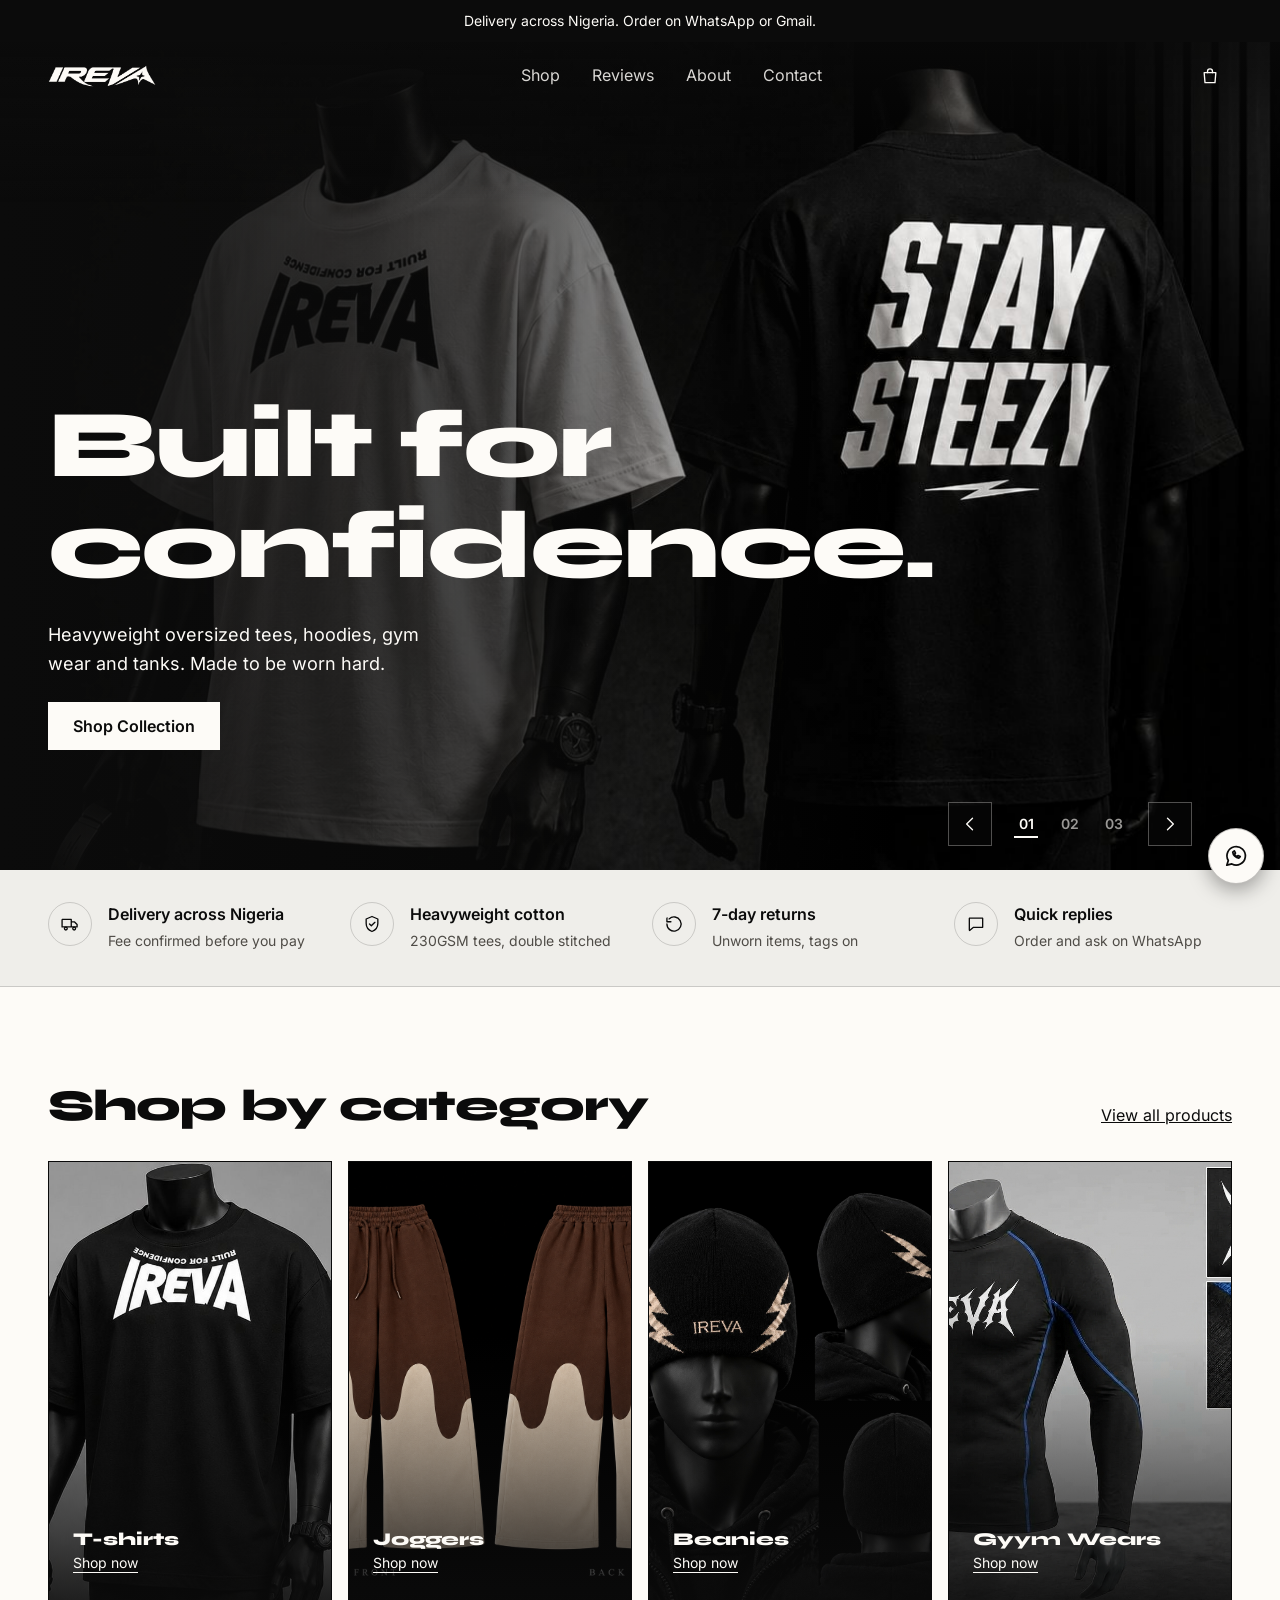
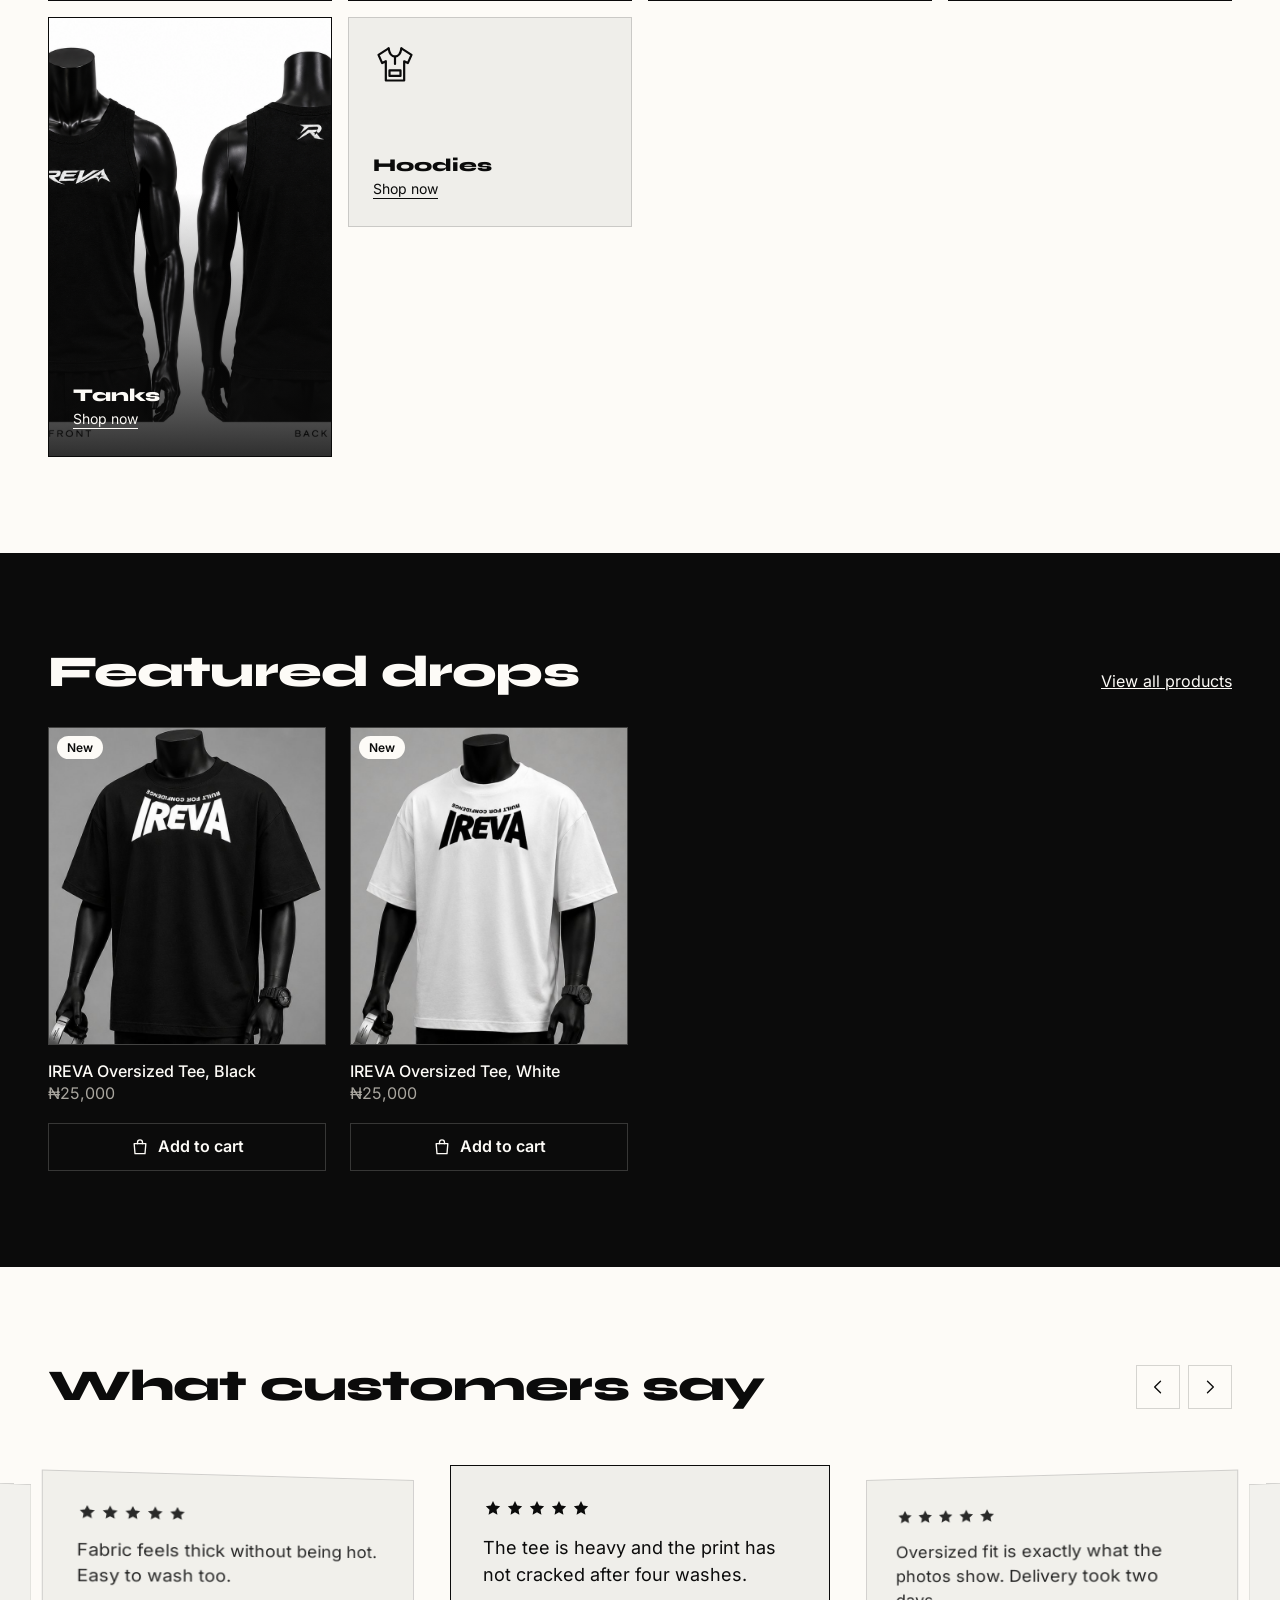
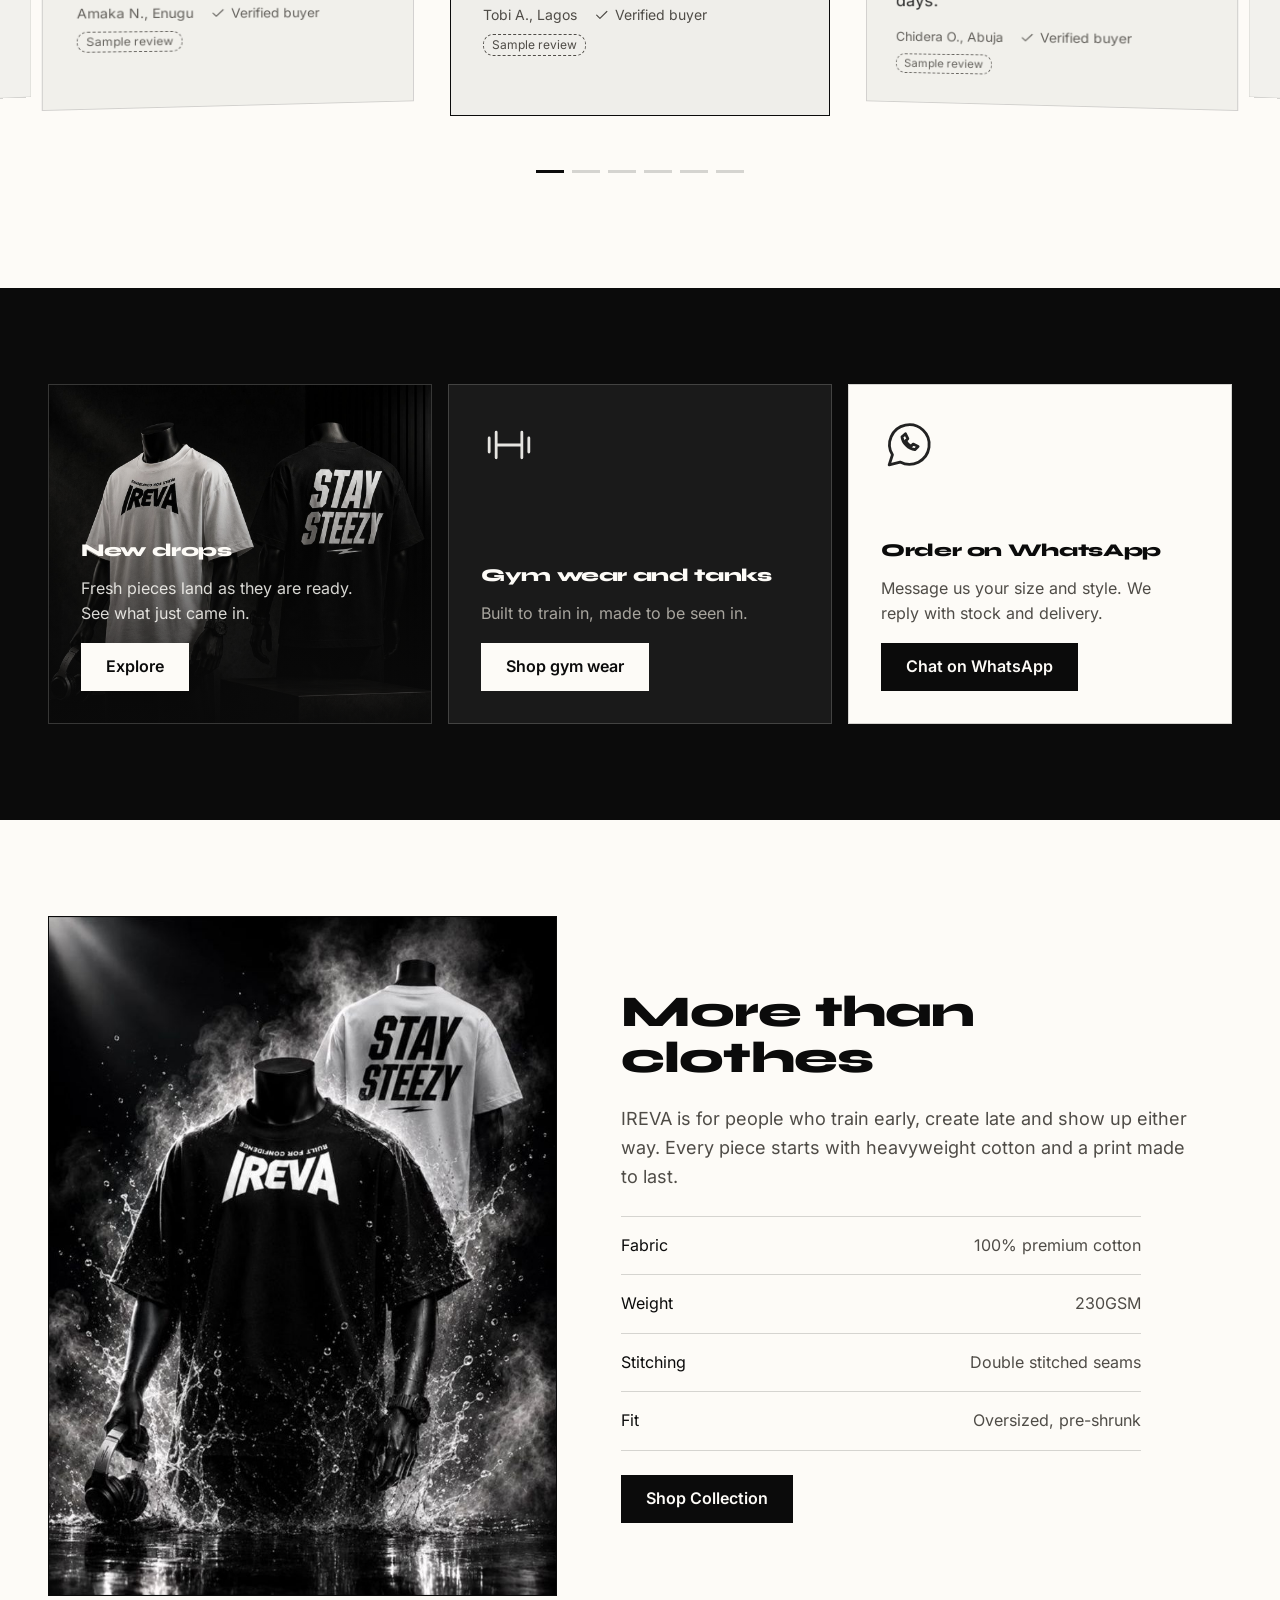
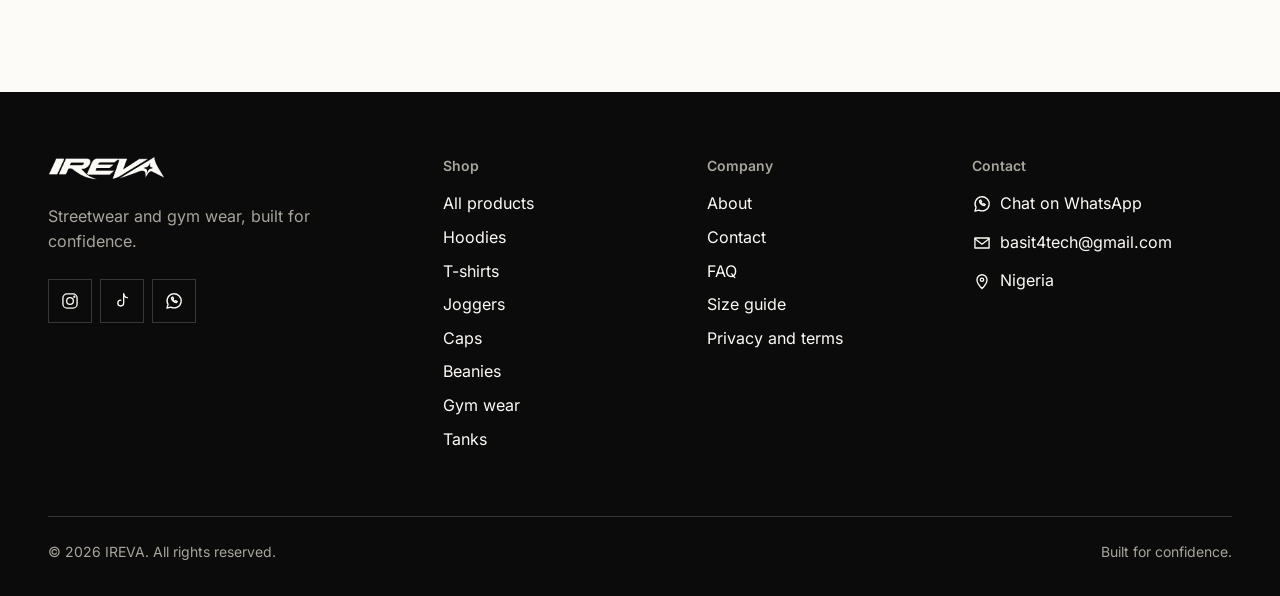
==== index.html @ c9964d8d "first commit" ====
<!doctype html>
<html lang="en">
  <head>
    <meta charset="utf-8" />
    <meta name="viewport" content="width=device-width, initial-scale=1" />
    <title>IREVA | Streetwear and gym wear, built for confidence</title>
    <meta
      name="description"
      content="IREVA makes heavyweight oversized tees, hoodies, joggers, caps, gym wear and tanks. Order by WhatsApp or Gmail."
    />
    <meta name="theme-color" content="#0b0b0b" />
    <link rel="icon" href="favicon.ico" sizes="48x48" />
    <link
      rel="icon"
      href="assets/images/favicon-32.png"
      type="image/png"
      sizes="32x32"
    />
    <link rel="apple-touch-icon" href="assets/images/apple-touch-icon.png" />
    <link rel="manifest" href="site.webmanifest" />
    <meta property="og:type" content="website" />
    <meta property="og:site_name" content="IREVA" />
    <meta
      property="og:title"
      content="IREVA | Streetwear and gym wear, built for confidence"
    />
    <meta
      property="og:description"
      content="IREVA makes heavyweight oversized tees, hoodies, joggers, caps, gym wear and tanks. Order by WhatsApp or Gmail."
    />
    <meta
      property="og:image"
      content="https://YOUR-SITE.netlify.app/assets/images/hero-duo.jpg"
    />
    <meta name="twitter:card" content="summary_large_image" />
    <link
      rel="preload"
      href="assets/fonts/syne-latin-800-normal.woff2"
      as="font"
      type="font/woff2"
      crossorigin
    />
    <link
      rel="preload"
      href="assets/fonts/inter-latin-400-normal.woff2"
      as="font"
      type="font/woff2"
      crossorigin
    />
    <link rel="stylesheet" href="css/styles.css" />
  </head>

   <!-- Page Loader -->
    <div class="page-loader" id="pageLoader">
      <div class="loader-logo"><img src="assets/images/logo-light.png"></div>
      <div class="loader-bar"><div class="loader-fill"></div></div>
    </div>


  <body class="is-light has-overlay">
    <a class="skip-link" href="#main">Skip to content</a>
    <svg
      xmlns="http://www.w3.org/2000/svg"
      width="0"
      height="0"
      style="position: absolute"
      aria-hidden="true"
      focusable="false"
    >
      <symbol id="i-bag" viewBox="0 0 24 24">
        <path d="M5 8h14l-1 12H6L5 8z" />
        <path d="M9 8V6.5a3 3 0 0 1 6 0V8" />
      </symbol>
      <symbol id="i-menu" viewBox="0 0 24 24">
        <path d="M4 7h16M4 12h16M4 17h16" />
      </symbol>
      <symbol id="i-close" viewBox="0 0 24 24">
        <path d="M6 6l12 12M18 6L6 18" />
      </symbol>
      <symbol id="i-chev-l" viewBox="0 0 24 24">
        <path d="M15 5l-7 7 7 7" />
      </symbol>
      <symbol id="i-chev-r" viewBox="0 0 24 24">
        <path d="M9 5l7 7-7 7" />
      </symbol>
      <symbol id="i-pause" viewBox="0 0 24 24">
        <path d="M8 5v14M16 5v14" />
      </symbol>
      <symbol id="i-play" viewBox="0 0 24 24">
        <path d="M8 5l11 7-11 7z" />
      </symbol>
      <symbol id="i-truck" viewBox="0 0 24 24">
        <path d="M2.5 6.5h11v9h-11zM13.5 9.5h4l3 3v3h-7" />
        <circle cx="7" cy="17.5" r="1.7" />
        <circle cx="17" cy="17.5" r="1.7" />
      </symbol>
      <symbol id="i-shield" viewBox="0 0 24 24">
        <path d="M12 3l7 3v5.5c0 4.5-3 8-7 9.5-4-1.5-7-5-7-9.5V6l7-3z" />
        <path d="M9 12l2.2 2.2L15.5 10" />
      </symbol>
      <symbol id="i-return" viewBox="0 0 24 24">
        <path d="M3.5 12a8.5 8.5 0 1 0 2.6-6.1" />
        <path d="M3.5 4.5v4.8h4.8" />
      </symbol>
      <symbol id="i-chat" viewBox="0 0 24 24">
        <path d="M4 5h16v11H9l-5 4V5z" />
      </symbol>
      <symbol id="i-whatsapp" viewBox="0 0 24 24">
        <path d="M3.5 20.5l1.4-4.3A8.5 8.5 0 1 1 8.2 19.3l-4.7 1.2z" />
        <path
          d="M9 8.5c.2 2.6 2.9 5.3 5.5 5.5l1.4-1.4-2.1-1-.9.9c-.9-.4-1.9-1.4-2.3-2.3l.9-.9-1-2.1L9 8.5z"
        />
      </symbol>
      <symbol id="i-mail" viewBox="0 0 24 24">
        <path d="M3.5 6h17v12h-17z" />
        <path d="M3.5 7l8.5 6.5L20.5 7" />
      </symbol>
      <symbol id="i-instagram" viewBox="0 0 24 24">
        <rect x="3.5" y="3.5" width="17" height="17" rx="5" />
        <circle cx="12" cy="12" r="4" />
        <circle cx="17.2" cy="6.8" r=".6" />
      </symbol>
      <symbol id="i-tiktok" viewBox="0 0 24 24">
        <path d="M14 3.5v11a3.5 3.5 0 1 1-3.5-3.5" />
        <path d="M14 3.5c.4 2.7 2.1 4.3 4.5 4.5" />
      </symbol>
      <symbol id="i-pin" viewBox="0 0 24 24">
        <path d="M12 21s6-5.6 6-10.5a6 6 0 1 0-12 0C6 15.4 12 21 12 21z" />
        <circle cx="12" cy="10.5" r="2" />
      </symbol>
      <symbol id="i-star" viewBox="0 0 24 24">
        <path
          d="M12 3.5l2.6 5.5 6 .8-4.4 4.2 1.1 6-5.3-2.9-5.3 2.9 1.1-6L3.4 9.8l6-.8L12 3.5z"
        />
      </symbol>
      <symbol id="i-check" viewBox="0 0 24 24">
        <path d="M5 12.5l4.5 4.5L19 7.5" />
      </symbol>
      <symbol id="i-plus" viewBox="0 0 24 24">
        <path d="M12 5v14M5 12h14" />
      </symbol>
      <symbol id="i-minus" viewBox="0 0 24 24">
        <path d="M5 12h14" />
      </symbol>
      <symbol id="i-tee" viewBox="0 0 24 24">
        <path
          d="M8.5 4L3 7l2 4.5 2-1V20h10V10.5l2 1L21 7l-5.5-3c-.5 1.4-1.9 2.4-3.5 2.4S9 5.4 8.5 4z"
        />
      </symbol>
      <symbol id="i-hoodie" viewBox="0 0 24 24">
        <path d="M8.5 3.5L3 7l2 4.5 2-1V21h10V10.5l2 1L21 7l-5.5-3.5" />
        <path d="M8.5 3.5C9 6.5 10.3 8 12 8s3-1.5 3.5-4.5" />
        <path d="M12 8v4M9 15.5h6v3H9z" />
      </symbol>
      <symbol id="i-joggers" viewBox="0 0 24 24">
        <path d="M7 3h10l1.2 18h-4.4L12 12.5 10.2 21H5.8L7 3z" />
        <path d="M7 6.5h10M9.5 3v3.5" />
      </symbol>
      <symbol id="i-cap" viewBox="0 0 24 24">
        <path d="M5 14.5a7 7 0 0 1 14 0" />
        <path d="M3 14.5h15.5c1.7 0 2.7.9 2.7 2H3z" />
        <path d="M12 7.5v7" />
      </symbol>
      <symbol id="i-beanie" viewBox="0 0 24 24">
        <path d="M5.5 15a6.5 6.5 0 0 1 13 0" />
        <path d="M4.5 15h15v4h-15z" />
        <path d="M8 15v4M12 15v4M16 15v4" />
        <circle cx="12" cy="5" r="1.6" />
      </symbol>
      <symbol id="i-gym" viewBox="0 0 24 24">
        <path d="M6.5 6.5v11M17.5 6.5v11M3.5 9v6M20.5 9v6M6.5 12h11" />
      </symbol>
      <symbol id="i-tank" viewBox="0 0 24 24">
        <path d="M8 3v3c0 2 1.8 3.4 4 3.4S16 8 16 6V3" />
        <path d="M8 3L5.5 5.5 6.2 21h11.6l.7-15.5L16 3" />
      </symbol>
    </svg>
    <section class="announce is-dark" aria-label="Announcement">
      <p data-text="announcement">
        Delivery across Nigeria. Order on WhatsApp or Gmail.
      </p>
    </section>
    <header class="site-header" data-header data-overlay>
      <a class="brand" href="index.html" aria-label="IREVA home"
        ><img
          class="logo logo--ivory"
          src="assets/images/logo-light.png"
          alt=""
          width="108"
          height="22" /><img
          class="logo logo--onyx"
          src="assets/images/logo-dark.png"
          alt=""
          width="108"
          height="22"
      /></a>
      <nav class="site-nav" id="site-nav" aria-label="Main">
        <a href="shop.html">Shop</a><a href="index.html#reviews">Reviews</a
        ><a href="about.html">About</a><a href="contact.html">Contact</a>
      </nav>
      <div class="header-actions">
        <button
          class="icon-btn"
          type="button"
          data-open-cart
          aria-label="Open cart"
        >
          <svg class="icon" aria-hidden="true">
            <use href="#i-bag" /></svg
          ><span class="badge-count" data-cart-count hidden>0</span>
        </button>
        <button
          class="icon-btn menu-toggle"
          type="button"
          data-menu-toggle
          aria-expanded="false"
          aria-controls="site-nav"
          aria-label="Menu"
        >
          <svg class="icon" aria-hidden="true">
            <use href="#i-menu" />
          </svg>
        </button>
      </div>
    </header>
    <main id="main" tabindex="-1">
      <section
        class="hero is-dark"
        aria-roledescription="carousel"
        aria-label="Featured slideshow"
        data-hero
      >
        <div class="hero-slides" data-hero-slides>
          <div
            class="hero-slide is-active"
            role="group"
            aria-roledescription="slide"
            aria-label="1 of 3"
          >
            <img
              class="hero-image"
              src="assets/images/hero-duo.jpg"
              alt="IREVA white tee with the front print and black tee with Stay Steezy on the back, on mannequins"
              width="1402"
              height="1122"
              fetchpriority="high"
            />
            <div class="hero-copy">
              <h1 class="hero-title">Built for confidence.</h1>
              <p>
                Heavyweight oversized tees, hoodies, gym wear and tanks. Made to
                be worn hard.
              </p>
              <a class="btn" href="shop.html">Shop Collection</a>
            </div>
          </div>
          <div
            class="hero-slide hero-slide--right"
            role="group"
            aria-roledescription="slide"
            aria-label="2 of 3"
          >
            <img
              class="hero-image"
              src="assets/images/hero-splash.jpg"
              alt="IREVA black tee rising out of splashing water, white tee behind it"
              width="739"
              height="986"
            />
            <div class="hero-copy">
              <h2 class="hero-title">Stay steezy.</h2>
              <p>
                The back print does the talking. Oversized tees in black and
                white.
              </p>
              <a class="btn" href="shop.html?category=T-shirts"
                >Shop T-shirts</a
              >
            </div>
          </div>
          <div
            class="hero-slide hero-slide--pair"
            role="group"
            aria-roledescription="slide"
            aria-label="3 of 3"
          >
            <div class="hero-pair">
              <div class="pair-card pair-card--white">
                <img
                  src="assets/images/tee-white.jpg"
                  alt="IREVA white oversized tee, front"
                  width="700"
                  height="780"
                />
              </div>
              <div class="pair-card pair-card--black">
                <img
                  src="assets/images/tee-black.jpg"
                  alt="IREVA black oversized tee, front"
                  width="700"
                  height="780"
                />
              </div>
            </div>
            <div class="hero-copy">
              <h2 class="hero-title">Heavy. Double stitched.</h2>
              <p>230GSM cotton that keeps its shape wash after wash.</p>
              <a class="btn" href="shop.html?category=T-shirts">See the tees</a>
            </div>
          </div>
        </div>
        <div class="hero-controls">
          <button
            class="icon-btn"
            type="button"
            data-hero-prev
            aria-label="Previous slide"
          >
            <svg class="icon" aria-hidden="true">
              <use href="#i-chev-l" />
            </svg>
          </button>
          <div class="hero-nums" data-hero-nums></div>
          <button
            class="icon-btn"
            type="button"
            data-hero-next
            aria-label="Next slide"
          >
            <svg class="icon" aria-hidden="true">
              <use href="#i-chev-r" />
            </svg>
          </button>
          <!--button class="icon-btn" type="button" data-hero-toggle aria-label="Pause slideshow"><svg class="icon"
            aria-hidden="true">
            <use href="#i-pause" />
          </svg></button>-->
        </div>
      </section>
      <section class="trust is-light" aria-label="Why shop with IREVA">
        <ul class="trust-list">
          <li class="trust-item">
            <svg class="icon" aria-hidden="true">
              <use href="#i-truck" />
            </svg>
            <div>
              <strong>Delivery across Nigeria</strong
              ><span>Fee confirmed before you pay</span>
            </div>
          </li>
          <li class="trust-item">
            <svg class="icon" aria-hidden="true">
              <use href="#i-shield" />
            </svg>
            <div>
              <strong>Heavyweight cotton</strong
              ><span>230GSM tees, double stitched</span>
            </div>
          </li>
          <li class="trust-item">
            <svg class="icon" aria-hidden="true">
              <use href="#i-return" />
            </svg>
            <div>
              <strong>7-day returns</strong><span>Unworn items, tags on</span>
            </div>
          </li>
          <li class="trust-item">
            <svg class="icon" aria-hidden="true">
              <use href="#i-chat" />
            </svg>
            <div>
              <strong>Quick replies</strong
              ><span>Order and ask on WhatsApp</span>
            </div>
          </li>
        </ul>
      </section>
      <section class="block is-light" aria-labelledby="cat-title">
        <div class="block-head">
          <h2 class="block-title" id="cat-title">Shop by category</h2>
          <a class="link" href="shop.html">View all products</a>
        </div>
        <ul class="tiles">
          <li class="tile-li--photo">
            <a class="tile tile--photo" href="shop.html?category=T-shirts"
              ><img
                src="assets/images/tee-black.jpg"
                alt=""
                loading="lazy"
                width="700"
                height="780"
              /><span
                ><span class="tile-name">T-shirts</span
                ><span class="tile-cta">Shop now</span></span
              ></a
            >
          </li>
          <li class="tile-li--photo">
            <a class="tile tile--photo" href="shop.html?category=T-shirts"
              ><img
                src="assets/images/joggers.PNG"
                alt=""
                loading="lazy"
                width="700"
                height="780"
              /><span
                ><span class="tile-name">Joggers</span
                ><span class="tile-cta">Shop now</span></span
              ></a
            >
          </li>
          <li class="tile-li--photo">
            <a class="tile tile--photo" href="shop.html?category=T-shirts"
              ><img
                src="assets/images/ireva_beanie_blank_back.jpg"
                alt=""
                loading="lazy"
                width="700"
                height="780"
              /><span
                ><span class="tile-name">Beanies</span
                ><span class="tile-cta">Shop now</span></span
              ></a
            >
          </li>
          <li class="tile-li--photo">
            <a class="tile tile--photo" href="shop.html?category=T-shirts"
              ><img
                src="assets/images/gymw.JPG"
                alt=""
                loading="lazy"
                width="700"
                height="780"
              /><span
                ><span class="tile-name">Gyym Wears</span
                ><span class="tile-cta">Shop now</span></span
              ></a
            >
          </li>
          <li class="tile-li--photo">
            <a class="tile tile--photo" href="shop.html?category=T-shirts"
              ><img
                src="assets/images/tanks.PNG"
                alt=""
                loading="lazy"
                width="700"
                height="780"
              /><span
                ><span class="tile-name">Tanks</span
                ><span class="tile-cta">Shop now</span></span
              ></a
            >
          </li>
          <li>
            <a class="tile" href="shop.html?category=Hoodies"
              ><svg class="icon icon--xl" aria-hidden="true">
                <use href="#i-hoodie" /></svg
              ><span
                ><span class="tile-name">Hoodies</span
                ><span class="tile-cta">Shop now</span></span
              ></a
            >
          </li>
        </ul>
      </section>
      <section class="block is-dark" aria-labelledby="feat-title">
        <div class="block-head">
          <h2 class="block-title" id="feat-title">Featured drops</h2>
          <a class="link" href="shop.html">View all products</a>
        </div>
        <ul class="grid" data-featured></ul>
        <noscript>
          <p class="shop-empty">
            Turn on JavaScript to browse and order, or message us on WhatsApp.
          </p>
        </noscript>
      </section>
      <section
        class="block is-light"
        id="reviews"
        aria-labelledby="rv-title"
        aria-roledescription="carousel"
        data-reviews
      >
        <div class="block-head">
          <h2 class="block-title" id="rv-title">What customers say</h2>
          <div class="rv-controls">
            <button
              class="icon-btn"
              type="button"
              data-rv-prev
              aria-label="Previous review"
            >
              <svg class="icon" aria-hidden="true">
                <use href="#i-chev-l" />
              </svg>
            </button>
            <!--button
              class="icon-btn"
              type="button"
              data-rv-toggle
              aria-label="Pause reviews">
              <svg class="icon" aria-hidden="true">
                <use href="#i-pause" />
              </svg>
            </button-->
            <button
              class="icon-btn"
              type="button"
              data-rv-next
              aria-label="Next review"
            >
              <svg class="icon" aria-hidden="true">
                <use href="#i-chev-r" />
              </svg>
            </button>
          </div>
        </div>
        <ul
          class="rv-track"
          data-rv-track
          tabindex="0"
          aria-label="Customer reviews"
        ></ul>
        <div class="rv-dots" data-rv-dots></div>
      </section>
      <section class="block is-dark" aria-label="Highlights">
        <div class="promos">
          <div class="promo promo--photo">
            <img
              src="assets/images/hero-duo.jpg"
              alt=""
              loading="lazy"
              width="1402"
              height="1122"
            />
            <h3>New drops</h3>
            <p>Fresh pieces land as they are ready. See what just came in.</p>
            <a class="btn" href="shop.html">Explore</a>
          </div>
          <div class="promo promo--solid">
            <svg class="icon icon--xl" aria-hidden="true">
              <use href="#i-gym" />
            </svg>
            <h3>Gym wear and tanks</h3>
            <p>Built to train in, made to be seen in.</p>
            <a class="btn" href="shop.html?category=Gym%20wear"
              >Shop gym wear</a
            >
          </div>
          <div class="promo is-light">
            <svg class="icon icon--xl" aria-hidden="true">
              <use href="#i-whatsapp" />
            </svg>
            <h3>Order on WhatsApp</h3>
            <p>
              Message us your size and style. We reply with stock and delivery.
            </p>
            <a
              class="btn"
              data-link="whatsapp"
              href="#"
              target="_blank"
              rel="noopener"
              >Chat on WhatsApp</a
            >
          </div>
        </div>
      </section>
      <section class="block is-light">
        <div class="story">
          <video
            autoplay
            muted
            loop
            playsinline
            preload="metadata"
            poster="assets/images/hero-splash.jpg"
            width="739"
            height="986"
            aria-label="IREVA black tee rising out of splashing water, white tee behind it"
          >
            <source src="assets/videos/splash.mp4" type="video/mp4" />
          </video>
          <div class="story-copy">
            <h2 class="block-title">More than clothes</h2>
            <p>
              IREVA is for people who train early, create late and show up
              either way. Every piece starts with heavyweight cotton and a print
              made to last.
            </p>
            <ul class="spec-list">
              <li>Fabric<span>100% premium cotton</span></li>
              <li>Weight<span>230GSM</span></li>
              <li>Stitching<span>Double stitched seams</span></li>
              <li>Fit<span>Oversized, pre-shrunk</span></li>
            </ul>
            <a class="btn" href="shop.html">Shop Collection</a>
          </div>
        </div>
      </section>
    </main>
    <footer class="footer is-dark">
      <div class="footer-grid">
        <div class="footer-brand">
          <img
            class="logo"
            src="assets/images/logo-light.png"
            alt="IREVA"
            width="118"
            height="24"
            loading="lazy"
          />
          <p class="muted">Streetwear and gym wear, built for confidence.</p>
          <div class="socials">
            <a
              data-link="instagram"
              href="#"
              target="_blank"
              rel="noopener"
              aria-label="IREVA on Instagram"
              ><svg class="icon" aria-hidden="true">
                <use href="#i-instagram" /></svg
            ></a>
            <a
              data-link="tiktok"
              href="#"
              target="_blank"
              rel="noopener"
              aria-label="IREVA on TikTok"
              ><svg class="icon" aria-hidden="true">
                <use href="#i-tiktok" /></svg
            ></a>
            <a
              data-link="whatsapp"
              href="#"
              target="_blank"
              rel="noopener"
              aria-label="Chat with IREVA on WhatsApp"
              ><svg class="icon" aria-hidden="true">
                <use href="#i-whatsapp" /></svg
            ></a>
          </div>
        </div>
        <nav aria-label="Shop categories">
          <h2>Shop</h2>
          <ul class="footer-links">
            <li><a href="shop.html">All products</a></li>
            <li><a href="shop.html?category=Hoodies">Hoodies</a></li>
            <li><a href="shop.html?category=T-shirts">T-shirts</a></li>
            <li><a href="shop.html?category=Joggers">Joggers</a></li>
            <li><a href="shop.html?category=Caps">Caps</a></li>
            <li><a href="shop.html?category=Beanies">Beanies</a></li>
            <li><a href="shop.html?category=Gym%20wear">Gym wear</a></li>
            <li><a href="shop.html?category=Tanks">Tanks</a></li>
          </ul>
        </nav>
        <nav aria-label="Company">
          <h2>Company</h2>
          <ul class="footer-links">
            <li><a href="about.html">About</a></li>
            <li><a href="contact.html">Contact</a></li>
            <li><a href="faq.html">FAQ</a></li>
            <li><a href="size-guide.html">Size guide</a></li>
            <li><a href="privacy-terms.html">Privacy and terms</a></li>
          </ul>
        </nav>
        <div>
          <h2>Contact</h2>
          <ul class="footer-links">
            <li>
              <a data-link="whatsapp" href="#" target="_blank" rel="noopener"
                ><svg class="icon" aria-hidden="true">
                  <use href="#i-whatsapp" /></svg
                >Chat on WhatsApp</a
              >
            </li>
            <li>
              <a data-link="email" href="#"
                ><svg class="icon" aria-hidden="true">
                  <use href="#i-mail" /></svg
                ><span data-text="email">hello@example.com</span></a
              >
            </li>
            <li>
              <span
                ><svg class="icon" aria-hidden="true">
                  <use href="#i-pin" /></svg
                ><span data-text="location">Nigeria</span></span
              >
            </li>
          </ul>
        </div>
      </div>
      <div class="footer-bar">
        <p>&copy; <span data-year>2026</span> IREVA. All rights reserved.</p>
        <p>Built for confidence.</p>
      </div>
    </footer>

    <div class="scrim" data-scrim hidden></div>
    <div
      class="drawer is-light"
      data-drawer
      role="dialog"
      aria-modal="true"
      aria-label="Your cart"
      aria-hidden="true"
      tabindex="-1"
    >
      <div class="drawer-head">
        <h2>Your cart</h2>
        <button
          class="icon-btn"
          type="button"
          data-close-cart
          aria-label="Close cart"
        >
          <svg class="icon" aria-hidden="true">
            <use href="#i-close" />
          </svg>
        </button>
      </div>
      <ul class="cart-list" data-cart-list></ul>
      <div class="cart-empty" data-cart-empty>
        <svg class="icon icon--xl" aria-hidden="true">
          <use href="#i-bag" />
        </svg>
        <p>Your cart is empty.</p>
        <a class="btn" href="shop.html">Browse the shop</a>
      </div>
      <div class="drawer-foot" data-cart-foot hidden>
        <p class="total">
          <span>Total</span> <strong data-cart-total>₦0</strong>
        </p>
        <div class="field">
          <label for="c-name">Full name</label
          ><input id="c-name" autocomplete="name" />
        </div>
        <div class="field">
          <label for="c-phone">Phone number</label
          ><input id="c-phone" type="tel" autocomplete="tel" />
        </div>
        <div class="field">
          <label for="c-addr">Delivery address</label
          ><textarea
            id="c-addr"
            rows="2"
            autocomplete="street-address"
          ></textarea>
        </div>
        <p class="form-error" data-checkout-error role="alert" hidden></p>
        <button class="btn" type="button" data-checkout="whatsapp">
          <svg class="icon" aria-hidden="true">
            <use href="#i-whatsapp" /></svg
          >Order on WhatsApp
        </button>
        <button class="btn btn--line" type="button" data-checkout="gmail">
          <svg class="icon" aria-hidden="true">
            <use href="#i-mail" /></svg
          >Order by Gmail
        </button>
      </div>
    </div>
    <dialog
      class="size-modal is-light"
      data-size-modal
      aria-labelledby="size-title"
    >
      <form method="dialog" class="size-form">
        <div class="size-product" data-size-product></div>
        <div class="sizes" data-sizes role="radiogroup" aria-label="Size"></div>
        <p class="form-error" data-size-error role="alert" hidden>
          Choose a size to continue.
        </p>
        <div class="modal-actions">
          <button class="btn btn--line" value="cancel">Cancel</button
          ><button class="btn" type="button" data-size-confirm>
            Add to cart
          </button>
        </div>
      </form>
    </dialog>
    <aside aria-label="Quick contact">
      <a
        class="fab"
        data-link="whatsapp"
        href="#"
        target="_blank"
        rel="noopener"
        aria-label="Chat on WhatsApp"
        ><svg class="icon" aria-hidden="true">
          <use href="#i-whatsapp" /></svg
      ></a>
    </aside>
    <script src="js/main.js"></script>
    <script src="js/home.js"></script>
  </body>
</html>
---- css/styles.css ----
/* IREVA stylesheet. One file, in this order:
   1 Fonts  2 Tokens  3 Base  4 Buttons and icons  5 Header  6 Hero  7 Home sections
   8 Product cards  9 Reviews  10 Footer  11 Size modal  12 Cart drawer  13 Inner pages  14 Responsive */

/* 1 Fonts (self-hosted) */
@font-face {
  font-family: "Syne";
  font-weight: 600;
  font-display: swap;
  src: url("../assets/fonts/syne-latin-600-normal.woff2") format("woff2");
}
@font-face {
  font-family: "Syne";
  font-weight: 800;
  font-display: swap;
  src: url("../assets/fonts/syne-latin-800-normal.woff2") format("woff2");
}
@font-face {
  font-family: "Inter";
  font-weight: 400;
  font-display: swap;
  src: url("../assets/fonts/inter-latin-400-normal.woff2") format("woff2");
  unicode-range:
    U+0000-00FF, U+0131, U+0152-0153, U+02BB-02BC, U+02C6, U+02DA, U+02DC,
    U+2000-206F, U+2074, U+20AC, U+2122, U+2191, U+2193, U+2212, U+2215, U+FEFF,
    U+FFFD;
}
@font-face {
  font-family: "Inter";
  font-weight: 400;
  font-display: swap;
  src: url("../assets/fonts/inter-latin-ext-400-normal.woff2") format("woff2");
  unicode-range:
    U+0100-02BA, U+02BD-02C5, U+02C7-02CC, U+02CE-02D7, U+02DD-02FF, U+0304,
    U+0308, U+0329, U+1D00-1DBF, U+1E00-1E9F, U+1EF2-1EFF, U+2020, U+20A0-20AB,
    U+20AD-20C0, U+2113, U+2C60-2C7F, U+A720-A7FF;
}
@font-face {
  font-family: "Inter";
  font-weight: 500;
  font-display: swap;
  src: url("../assets/fonts/inter-latin-500-normal.woff2") format("woff2");
  unicode-range:
    U+0000-00FF, U+0131, U+0152-0153, U+02BB-02BC, U+02C6, U+02DA, U+02DC,
    U+2000-206F, U+2074, U+20AC, U+2122, U+2191, U+2193, U+2212, U+2215, U+FEFF,
    U+FFFD;
}
@font-face {
  font-family: "Inter";
  font-weight: 500;
  font-display: swap;
  src: url("../assets/fonts/inter-latin-ext-500-normal.woff2") format("woff2");
  unicode-range:
    U+0100-02BA, U+02BD-02C5, U+02C7-02CC, U+02CE-02D7, U+02DD-02FF, U+0304,
    U+0308, U+0329, U+1D00-1DBF, U+1E00-1E9F, U+1EF2-1EFF, U+2020, U+20A0-20AB,
    U+20AD-20C0, U+2113, U+2C60-2C7F, U+A720-A7FF;
}
@font-face {
  font-family: "Inter";
  font-weight: 600;
  font-display: swap;
  src: url("../assets/fonts/inter-latin-600-normal.woff2") format("woff2");
  unicode-range:
    U+0000-00FF, U+0131, U+0152-0153, U+02BB-02BC, U+02C6, U+02DA, U+02DC,
    U+2000-206F, U+2074, U+20AC, U+2122, U+2191, U+2193, U+2212, U+2215, U+FEFF,
    U+FFFD;
}
@font-face {
  font-family: "Inter";
  font-weight: 600;
  font-display: swap;
  src: url("../assets/fonts/inter-latin-ext-600-normal.woff2") format("woff2");
  unicode-range:
    U+0100-02BA, U+02BD-02C5, U+02C7-02CC, U+02CE-02D7, U+02DD-02FF, U+0304,
    U+0308, U+0329, U+1D00-1DBF, U+1E00-1E9F, U+1EF2-1EFF, U+2020, U+20A0-20AB,
    U+20AD-20C0, U+2113, U+2C60-2C7F, U+A720-A7FF;
}

/* 2 Tokens. Dark and light are themes: put .is-dark or .is-light on any section. */
:root {
  --onyx: #0b0b0b;
  --charcoal: #1a1a1a;
  --ivory: #fdfbf7;
  --font-display: "Syne", system-ui, sans-serif;
  --font-body: "Inter", system-ui, sans-serif;
  --text-sm: 0.875rem;
  --text-lg: 1.125rem;
  --text-xl: clamp(1.75rem, 1.2rem + 2vw, 2.75rem);
  --text-hero: clamp(2rem, 0.2rem + 8.2vw, 6rem);
  --s1: 4px;
  --s2: 8px;
  --s3: 16px;
  --s4: 24px;
  --s5: 32px;
  --s6: 48px;
  --s7: 64px;
  --s8: 96px;
  --ease: cubic-bezier(0.25, 1, 0.5, 1);
  --container: 1280px;
  --gutter: clamp(16px, 4vw, 48px);
  --pad-x: max(var(--gutter), calc((100vw - var(--container)) / 2));
  --header-h: 68px;
}
.is-dark {
  --bg: var(--onyx);
  --fg: var(--ivory);
  --muted: #a8a59e;
  --line: rgba(253, 251, 247, 0.18);
  --well: var(--charcoal);
  --err: #f08a80;
}
.is-light {
  --bg: var(--ivory);
  --fg: var(--onyx);
  --muted: #4f4c47;
  --line: rgba(11, 11, 11, 0.16);
  --well: #efeeea;
  --err: #b3261e;
}
.is-dark,
.is-light {
  background: var(--bg);
  color: var(--fg);
}

/* 3 Base */
*,
*::before,
*::after {
  box-sizing: border-box;
}
html {
  scroll-behavior: smooth;
  scroll-padding-top: var(--header-h);
}
body {
  margin: 0;
  font: 400 1rem/1.6 var(--font-body);
  -webkit-font-smoothing: antialiased;
}
img {
  display: block;
  max-width: 100%;
  height: auto;
}
a {
  color: inherit;
}
ul {
  margin: 0;
  padding: 0;
  list-style: none;
}
h1,
h2,
h3,
p {
  margin: 0;
}
h1,
h2,
h3 {
  font-family: var(--font-display);
  font-weight: 800;
  line-height: 1.05;
  letter-spacing: -0.02em;
}
h3 {
  font-size: var(--text-lg);
}
button,
input,
textarea,
select {
  font: inherit;
  color: inherit;
}
button {
  cursor: pointer;
}
main:focus {
  outline: none;
}
:focus-visible {
  outline: 2px solid currentColor;
  outline-offset: 3px;
}
.muted {
  color: var(--muted);
}
.sr-only {
  position: absolute;
  width: 1px;
  height: 1px;
  overflow: hidden;
  clip-path: inset(50%);
  white-space: nowrap;
}
.skip-link {
  position: fixed;
  top: var(--s2);
  left: var(--s2);
  z-index: 100;
  padding: var(--s2) var(--s3);
  background: var(--ivory);
  color: var(--onyx);
  transform: translateY(-200%);
}
.skip-link:focus {
  transform: none;
}
.block {
  padding: var(--s8) var(--pad-x);
}
.block-head {
  display: flex;
  flex-wrap: wrap;
  align-items: end;
  justify-content: space-between;
  gap: var(--s3);
  margin-bottom: var(--s5);
}
.block-title {
  font-size: var(--text-xl);
}
.link {
  color: var(--fg);
  transition:
    background-size 0.35s var(--ease),
    opacity 0.2s;
}
.link:hover {
  text-decoration: underline;
  font-weight: bold;
}
@media (prefers-reduced-motion: reduce) {
  html {
    scroll-behavior: auto;
  }
  *,
  *::before,
  *::after {
    animation-duration: 0.01ms !important;
    transition-duration: 0.01ms !important;
  }
}

/* 4 Buttons and icons */
.icon {
  width: 1.25em;
  height: 1.25em;
  flex: none;
  fill: none;
  stroke: currentColor;
  stroke-width: 1.6;
  stroke-linecap: round;
  stroke-linejoin: round;
}
.icon--fill {
  fill: currentColor;
  stroke: none;
}
.icon--xl {
  width: 56px;
  height: 56px;
  stroke-width: 1.2;
}
.btn {
  display: inline-flex;
  align-items: center;
  justify-content: center;
  gap: var(--s2);
  min-height: 48px;
  padding: 0 var(--s4);
  border: 1px solid var(--fg);
  background: var(--fg);
  color: var(--bg);
  font-weight: 600;
  text-decoration: none;
  transition:
    background 0.35s var(--ease),
    color 0.35s var(--ease),
    border-color 0.35s var(--ease);
}
.btn:hover {
  background: transparent;
  color: var(--fg);
}
.btn--line {
  background: transparent;
  color: var(--fg);
  border-color: var(--line);
}
.btn--line:hover {
  border-color: var(--fg);
  background: transparent;
}
.btn:disabled {
  opacity: 0.45;
  cursor: not-allowed;
}
.btn:disabled:hover {
  background: var(--fg);
  color: var(--bg);
}
.btn--line:disabled:hover {
  background: transparent;
  color: var(--fg);
}
.icon-btn {
  position: relative;
  display: inline-grid;
  place-items: center;
  width: 44px;
  height: 44px;
  background: transparent;
  border: 0;
  color: inherit;
}
.badge-count {
  position: absolute;
  top: 4px;
  right: 2px;
  min-width: 18px;
  height: 18px;
  padding: 0 5px;
  border-radius: 9px;
  background: var(--fg);
  color: var(--bg);
  font-size: 11px;
  font-weight: 600;
  line-height: 18px;
  text-align: center;
}
.badge-count[hidden] {
  display: none;
}

/* 5 Announcement bar and header */
.announce {
  padding: 10px var(--pad-x);
  text-align: center;
  font-size: var(--text-sm);
}
.site-header {
  --fg: var(--ivory);
  --hbg: transparent;
  --hline: transparent;
  position: sticky;
  top: 0;
  z-index: 40;
  display: flex;
  align-items: center;
  gap: var(--s5);
  height: var(--header-h);
  padding-inline: var(--pad-x);
  color: var(--fg);
  background: var(--hbg);
  border-bottom: 1px solid var(--hline);
  transition:
    background 0.35s var(--ease),
    color 0.35s var(--ease),
    border-color 0.35s var(--ease);
}
.site-header.is-solid {
  --fg: var(--onyx);
  --hbg: var(--ivory);
  --hline: rgba(11, 11, 11, 0.16);
}
.has-overlay .site-header {
  margin-bottom: calc(var(--header-h) * -1);
}
.brand {
  display: flex;
  align-items: center;
}
.logo {
  height: 22px;
  width: auto;
}
.site-header .logo--onyx,
.site-header.is-solid .logo--ivory {
  display: none;
}
.site-header.is-solid .logo--onyx {
  display: block;
}
.site-nav {
  display: flex;
  gap: var(--s5);
  margin-inline: auto;
}
.site-nav a {
  padding: var(--s2) 0;
  text-decoration: none;
  opacity: 0.85;
  background: linear-gradient(currentColor, currentColor) 0 100% / 0 1px
    no-repeat;
  transition:
    background-size 0.35s var(--ease),
    opacity 0.2s;
}
.site-nav a:hover,
.site-nav a[aria-current="page"] {
  opacity: 1;
  background-size: 100% 1px;
  font-weight: bold;
}
.header-actions {
  display: flex;
  align-items: center;
}
.menu-toggle {
  display: none;
}

/* 6 Hero: a 3D slideshow. Slides flip in depth and layers shift with the pointer (--px, --py). */
.hero {
  --px: 0;
  --py: 0;
  position: relative;
  height: min(92svh, 840px);
  min-height: 560px;
  overflow: hidden;
  perspective: 1600px;
  touch-action: pan-y;
}
.hero::before {
  content: "";
  position: absolute;
  inset: 0 0 auto;
  height: 160px;
  z-index: 3;
  background: linear-gradient(rgba(11, 11, 11, 0.7), transparent);
  pointer-events: none;
}
.hero-slides {
  position: absolute;
  inset: 0;
}
.hero-slide {
  position: absolute;
  inset: 0;
  display: grid;
  align-items: end;
  opacity: 0;
  visibility: hidden;
  backface-visibility: hidden;
  transform: translateZ(-260px) rotateY(26deg) scale(0.92);
  transition:
    transform 0.9s var(--ease),
    opacity 0.7s var(--ease),
    visibility 0s linear 0.9s;
}
.hero-slide.is-prev {
  transform: translateZ(-260px) rotateY(-26deg) scale(0.92);
}
.hero-slide.is-active {
  opacity: 1;
  visibility: visible;
  transform: none;
  transition-delay: 0s;
  z-index: 1;
}
.hero-slide::after {
  content: "";
  position: absolute;
  inset: 0;
  pointer-events: none;
  background: linear-gradient(
    90deg,
    var(--onyx) 0%,
    rgba(11, 11, 11, 0.72) 38%,
    transparent 70%
  );
}
.hero-image {
  position: absolute;
  inset: -4%;
  width: 108%;
  height: 108%;
  max-width: none;
  object-fit: cover;
  object-position: 60% 30%;
  transform: translate3d(calc(var(--px) * -18px), calc(var(--py) * -10px), 0);
  transition: transform 0.5s var(--ease);
}
.hero-slide--right::after,
.hero-slide--pair::after {
  display: none;
}
.hero-slide--right .hero-image {
  inset: -4% -4% -4% 42%;
  width: 62%;
  mask-image: linear-gradient(90deg, transparent, #000 38%);
}
.hero-slide--pair {
  background: radial-gradient(60% 80% at 74% 48%, #2b2b2b, var(--onyx) 72%);
}
.hero-pair {
  position: absolute;
  right: var(--pad-x);
  top: 52%;
  width: min(46vw, 560px);
  height: min(66%, 500px);
  transform: translateY(-50%);
  transform-style: preserve-3d;
  perspective: 1200px;
}
.pair-card {
  position: absolute;
  height: 78%;
  aspect-ratio: 7 / 8;
  overflow: hidden;
  border: 1px solid var(--line);
  background: var(--charcoal);
  transform: translate3d(
      calc(var(--px) * 22px),
      calc(var(--py) * 14px),
      var(--z)
    )
    rotateY(var(--r));
  transition: transform 0.5s var(--ease);
}
.pair-card img {
  width: 100%;
  height: 100%;
  object-fit: cover;
}
.pair-card--white {
  left: 0;
  top: 0;
  --z: 50px;
  --r: 12deg;
}
.pair-card--black {
  right: 0;
  top: 22%;
  --z: -30px;
  --r: -12deg;
}
.hero-copy {
  position: relative;
  z-index: 2;
  display: grid;
  gap: var(--s4);
  justify-items: start;
  padding: var(--s8) var(--pad-x) calc(var(--s8) + 24px);
  transform: translate3d(calc(var(--px) * 10px), calc(var(--py) * 6px), 0);
  transition: transform 0.5s var(--ease);
}
.hero-title {
  font-size: var(--text-hero);
}
.hero-copy p {
  font-size: var(--text-lg);
  max-width: 38ch;
}
.hero-copy > * {
  opacity: 0;
  transform: translateY(18px);
  transition:
    opacity 0.6s var(--ease),
    transform 0.6s var(--ease);
}
.hero-slide.is-active .hero-copy > * {
  opacity: 1;
  transform: none;
}
.hero-slide.is-active .hero-copy > :nth-child(1) {
  transition-delay: 0.35s;
}
.hero-slide.is-active .hero-copy > :nth-child(2) {
  transition-delay: 0.45s;
}
.hero-slide.is-active .hero-copy > :nth-child(3) {
  transition-delay: 0.55s;
}
/* Slides with a picture on the right keep their words on the left so they never sit on the photo */
@media (min-width: 801px) {
  .hero-slide--right .hero-copy,
  .hero-slide--pair .hero-copy {
    max-width: 54%;
  }
  .hero-slide--right .hero-title,
  .hero-slide--pair .hero-title {
    font-size: clamp(2rem, 0.2rem + 6vw, 5rem);
  }
}
.hero .btn {
  background: var(--ivory);
  color: var(--onyx);
  border-color: var(--ivory);
}
.hero .btn:hover {
  background: transparent;
  color: var(--ivory);
}
.hero-controls {
  position: absolute;
  right: max(var(--pad-x), 88px);
  bottom: var(--s4);
  z-index: 5;
  display: flex;
  align-items: center;
  gap: var(--s1);
  color: var(--ivory);
}
.hero-controls .icon-btn {
  border: 1px solid rgba(253, 251, 247, 0.3);
  background: rgba(11, 11, 11, 0.5);
}
.hero-controls .icon-btn:hover {
  border-color: var(--ivory);
}
.hero-nums {
  display: flex;
  margin-inline: var(--s2);
}
.hero-num {
  position: relative;
  width: 44px;
  height: 44px;
  background: none;
  border: 0;
  color: var(--ivory);
  font-weight: 600;
  font-size: var(--text-sm);
  opacity: 0.6;
}
.hero-num::after {
  content: "";
  position: absolute;
  left: 10px;
  right: 10px;
  bottom: 8px;
  height: 2px;
  background: var(--ivory);
  transform: scaleX(0);
  transform-origin: left;
  transition: transform 0.35s var(--ease);
}
.hero-num[aria-current="true"] {
  opacity: 1;
}
.hero-num[aria-current="true"]::after {
  transform: scaleX(1);
}

/* 7 Home sections */
.trust {
  padding: var(--s5) var(--pad-x);
  background: var(--well);
  border-bottom: 1px solid var(--line);
}
.trust-list {
  display: grid;
  grid-template-columns: repeat(4, 1fr);
  gap: var(--s4);
}
.trust-item {
  display: flex;
  align-items: flex-start;
  gap: var(--s3);
}
.trust-item .icon {
  width: 44px;
  height: 44px;
  padding: 11px;
  border: 1px solid var(--line);
  border-radius: 50%;
}
.trust-item strong {
  display: block;
  font-weight: 600;
}
.trust-item span {
  color: var(--muted);
  font-size: var(--text-sm);
}

.tiles {
  display: grid;
  grid-template-columns: repeat(4, 1fr);
  gap: var(--s3);
}
.tile {
  position: relative;
  display: flex;
  flex-direction: column;
  justify-content: space-between;
  gap: var(--s4);
  min-height: 210px;
  padding: var(--s4);
  overflow: hidden;
  background: var(--well);
  border: 1px solid var(--line);
  text-decoration: none;
  transition:
    background 0.35s var(--ease),
    color 0.35s var(--ease);
}
.tile .icon--xl {
  width: 44px;
  height: 44px;
}
.tile-name {
  display: block;
  font: 800 var(--text-lg)/1.1 var(--font-display);
}
.tile-cta {
  font-size: var(--text-sm);
  text-decoration: underline;
  text-underline-offset: 4px;
}
.tile:hover {
  background: var(--onyx);
  color: var(--ivory);
}
.tiles > li {
  display: flex;
}
.tiles > li > .tile {
  flex: 1;
}
.tiles > .tile-li--photo {
  grid-row: span 2;
}
.tile--photo {
  min-height: 440px;
  justify-content: flex-end;
  color: var(--ivory);
  background: var(--onyx);
}
.tile--photo img {
  position: absolute;
  inset: 0;
  width: 100%;
  height: 100%;
  object-fit: cover;
  transition: transform 0.8s var(--ease);
}
.tile--photo:hover img {
  transform: scale(1.04);
}
.tile--photo::after {
  content: "";
  position: absolute;
  inset: 0;
  background: linear-gradient(transparent 40%, rgba(11, 11, 11, 0.85));
}
.tile--photo > span {
  position: relative;
  z-index: 1;
}

.promos {
  display: grid;
  grid-template-columns: repeat(3, 1fr);
  gap: var(--s3);
}
.promo {
  position: relative;
  display: flex;
  flex-direction: column;
  justify-content: flex-end;
  align-items: flex-start;
  gap: var(--s3);
  min-height: 340px;
  padding: var(--s5);
  overflow: hidden;
  background: var(--bg);
  color: var(--fg);
  border: 1px solid var(--line);
}
.promo p {
  max-width: 30ch;
  color: var(--muted);
}
.promo--solid {
  background: var(--well);
}
.promo--photo {
  color: var(--ivory);
}
.promo--photo p {
  color: rgba(253, 251, 247, 0.85);
}
.promo--photo img {
  position: absolute;
  inset: 0;
  width: 100%;
  height: 100%;
  object-fit: cover;
  object-position: 50% 30%;
}
.promo--photo::after {
  content: "";
  position: absolute;
  inset: 0;
  background: linear-gradient(transparent 20%, rgba(11, 11, 11, 0.88));
}
.promo > * {
  position: relative;
  z-index: 1;
}
.promo > img {
  position: absolute;
  z-index: 0;
}
.promo > .icon--xl {
  position: absolute;
  top: var(--s5);
  left: var(--s5);
  z-index: 1;
  opacity: 0.9;
}

.story {
  display: grid;
  grid-template-columns: 5fr 6fr;
  gap: var(--s7);
  align-items: center;
}
.story img {
  width: 100%;
  max-height: 640px;
  object-fit: cover;
  border: 1px solid var(--line);
}
.story-copy {
  display: grid;
  gap: var(--s4);
  justify-items: start;
}
.story-copy p {
  color: var(--muted);
  font-size: var(--text-lg);
  max-width: 52ch;
}
.spec-list {
  display: grid;
  width: 100%;
  max-width: 52ch;
  border-top: 1px solid var(--line);
}
.spec-list li {
  display: flex;
  justify-content: space-between;
  gap: var(--s3);
  padding: var(--s3) 0;
  border-bottom: 1px solid var(--line);
}
.spec-list span {
  color: var(--muted);
}

/* 8 Product cards, filters and toolbar */
.toolbar {
  display: flex;
  flex-wrap: wrap;
  align-items: center;
  justify-content: space-between;
  gap: var(--s3);
  margin-bottom: var(--s5);
}
.filters {
  display: flex;
  flex-wrap: wrap;
  gap: var(--s2);
}
.filter {
  min-height: 40px;
  padding: 0 var(--s3);
  background: transparent;
  border: 1px solid var(--line);
  border-radius: 20px;
  color: var(--muted);
  transition: all 0.25s var(--ease);
}
.filter:hover {
  color: var(--fg);
  border-color: var(--fg);
}
.filter[aria-pressed="true"] {
  background: var(--fg);
  border-color: var(--fg);
  color: var(--bg);
}
.sort {
  display: flex;
  align-items: center;
  gap: var(--s2);
  color: var(--muted);
  font-size: var(--text-sm);
}
.sort select {
  min-height: 44px;
  padding: 0 var(--s3);
  background: var(--bg);
  color: var(--fg);
  border: 1px solid var(--line);
}
.grid {
  display: grid;
  grid-template-columns: repeat(4, minmax(0, 1fr));
  gap: var(--s5) var(--s4);
}
.card {
  display: grid;
  align-content: start;
  gap: var(--s3);
  height: 100%;
}
.card-media {
  position: relative;
  aspect-ratio: 7 / 8;
  overflow: hidden;
  background: var(--well);
  border: 1px solid var(--line);
}
.card-media img {
  position: absolute;
  inset: 0;
  width: 100%;
  height: 100%;
  object-fit: cover;
  transition:
    opacity 0.6s var(--ease),
    transform 1s var(--ease);
}
.card-alt {
  opacity: 0;
}
.card:hover .card-alt,
.card:focus-within .card-alt {
  opacity: 1;
}
.card:hover .card-img {
  transform: scale(1.03);
}
.card-ph {
  display: grid;
  place-items: center;
  height: 100%;
  color: var(--muted);
}
.card-badge {
  position: absolute;
  top: var(--s2);
  left: var(--s2);
  z-index: 1;
  padding: 2px 10px;
  border-radius: 12px;
  background: var(--fg);
  color: var(--bg);
  font-size: 12px;
  font-weight: 600;
}
.card-title {
  font: 500 1rem/1.3 var(--font-body);
  letter-spacing: 0;
}
.card-price {
  color: var(--muted);
}
.card-btn {
  width: 100%;
  align-self: end;
}
.shop-empty {
  padding: var(--s6) 0;
  color: var(--muted);
}
.load-error {
  margin: var(--s4) var(--pad-x);
  padding: var(--s3);
  border: 1px solid var(--err);
  color: var(--err);
}

/* 9 Reviews: a scroll-snap carousel. js/home.js tilts cards in 3D by their distance from the centre. */
.rv-controls {
  display: flex;
  gap: var(--s2);
}
.rv-controls .icon-btn {
  border: 1px solid var(--line);
}
.rv-controls .icon-btn:hover {
  border-color: var(--fg);
}
.rv-track {
  --rw: min(380px, 80vw);
  display: flex;
  gap: var(--s4);
  margin-inline: calc(var(--pad-x) * -1);
  padding: var(--s4) calc(50% + var(--pad-x) - var(--rw) / 2) var(--s5);
  overflow-x: auto;
  scroll-snap-type: x mandatory;
  scrollbar-width: none;
  perspective: 1100px;
}
.rv-track::-webkit-scrollbar {
  display: none;
}
.rv-card {
  flex: 0 0 var(--rw);
  scroll-snap-align: center;
  display: grid;
  gap: var(--s3);
  align-content: start;
  padding: var(--s5);
  background: var(--well);
  border: 1px solid var(--line);
  transform: rotateY(var(--rot, 0deg)) scale(var(--sc, 1));
  opacity: var(--op, 1);
  will-change: transform;
}
.rv-card.is-active {
  border-color: var(--fg);
}
.rv-stars {
  display: flex;
  gap: 2px;
}
.rv-text {
  font-size: var(--text-lg);
  line-height: 1.5;
}
.rv-meta {
  display: flex;
  flex-wrap: wrap;
  align-items: center;
  gap: var(--s2) var(--s3);
  color: var(--muted);
  font-size: var(--text-sm);
}
.rv-verified {
  display: inline-flex;
  align-items: center;
  gap: 4px;
}
.rv-sample {
  padding: 0 8px;
  border: 1px dashed var(--muted);
  border-radius: 10px;
  font-size: 12px;
}
.rv-dots {
  display: flex;
  justify-content: center;
}
.rv-dot {
  position: relative;
  width: 36px;
  height: 44px;
  background: none;
  border: 0;
}
.rv-dot::before {
  content: "";
  position: absolute;
  left: 4px;
  right: 4px;
  top: 50%;
  height: 3px;
  background: var(--line);
  transition: background 0.3s;
}
.rv-dot[aria-current="true"]::before {
  background: var(--fg);
}

/* 10 Footer and WhatsApp button */
.footer {
  padding: var(--s7) var(--pad-x) var(--s5);
}
.footer-grid {
  display: grid;
  grid-template-columns: 1.6fr 1fr 1fr 1.2fr;
  gap: var(--s6);
}
.footer-brand {
  display: grid;
  gap: var(--s4);
  align-content: start;
  max-width: 34ch;
}
.footer-brand .logo {
  height: 24px;
}
.footer h2 {
  font: 600 var(--text-sm)/1.4 var(--font-body);
  letter-spacing: 0;
  margin-bottom: var(--s3);
  color: var(--muted);
}
.footer-links {
  display: grid;
  gap: var(--s2);
}
.footer-links a,
.footer-links span {
  display: inline-flex;
  align-items: center;
  gap: var(--s2);
  text-decoration: none;
}
.footer-links a:hover {
  text-decoration: underline;
  text-underline-offset: 4px;
}
.socials {
  display: flex;
  gap: var(--s2);
}
.socials a {
  display: grid;
  place-items: center;
  width: 44px;
  height: 44px;
  border: 1px solid var(--line);
  transition: border-color 0.25s;
}
.socials a:hover {
  border-color: var(--fg);
}
.footer-bar {
  display: flex;
  flex-wrap: wrap;
  justify-content: space-between;
  gap: var(--s3);
  margin-top: var(--s7);
  padding-top: var(--s4);
  border-top: 1px solid var(--line);
  color: var(--muted);
  font-size: var(--text-sm);
}
.fab {
  position: fixed;
  right: var(--s3);
  bottom: var(--s3);
  z-index: 35;
  display: grid;
  place-items: center;
  width: 56px;
  height: 56px;
  border-radius: 50%;
  background: var(--ivory);
  color: var(--onyx);
  border: 1px solid rgba(11, 11, 11, 0.25);
  box-shadow: 0 6px 20px rgba(0, 0, 0, 0.35);
  transition: transform 0.3s var(--ease);
}
.fab:hover {
  transform: scale(1.06);
}
.fab .icon {
  width: 26px;
  height: 26px;
}
.drawer-open .fab {
  display: none;
}

/* 11 Size modal: a bottom sheet on phones */
.size-modal {
  width: min(92vw, 440px);
  padding: var(--s5);
  border: 1px solid var(--line);
  background: var(--bg);
  color: var(--fg);
  animation: pop 0.3s var(--ease);
}
.size-modal::backdrop {
  background: rgba(0, 0, 0, 0.65);
}
.size-form {
  display: grid;
  gap: var(--s3);
}
.size-product {
  display: flex;
  gap: var(--s3);
  align-items: center;
}
.size-product img,
.cart-thumb {
  width: 64px;
  height: 72px;
  object-fit: cover;
  background: var(--well);
  border: 1px solid var(--line);
}
.sizes {
  display: flex;
  flex-wrap: wrap;
  gap: var(--s2);
}
.size input {
  position: absolute;
  opacity: 0;
  pointer-events: none;
}
.size span {
  display: grid;
  place-items: center;
  min-width: 52px;
  min-height: 48px;
  padding: 0 var(--s3);
  border: 1px solid var(--line);
  cursor: pointer;
  transition:
    background 0.25s,
    color 0.25s;
}
.size input:checked + span {
  background: var(--fg);
  color: var(--bg);
  border-color: var(--fg);
}
.size input:focus-visible + span {
  outline: 2px solid currentColor;
  outline-offset: 3px;
}
.size input:disabled + span {
  text-decoration: line-through;
  opacity: 0.4;
  cursor: not-allowed;
}
.modal-actions {
  display: flex;
  gap: var(--s2);
  justify-content: flex-end;
}
.form-error {
  color: var(--err);
  font-size: var(--text-sm);
}
.form-error[hidden],
.is-hidden {
  display: none;
}
@keyframes pop {
  from {
    opacity: 0;
    transform: translateY(12px);
  }
}
@keyframes sheet {
  from {
    transform: translateY(100%);
  }
}

/* 12 Cart drawer */
.scrim {
  position: fixed;
  inset: 0;
  z-index: 60;
  background: rgba(0, 0, 0, 0.6);
}
.scrim[hidden] {
  display: none;
}
.drawer {
  position: fixed;
  inset: 0 0 0 auto;
  z-index: 70;
  display: flex;
  flex-direction: column;
  width: min(440px, 100%);
  border-left: 1px solid var(--line);
  transform: translateX(100%);
  visibility: hidden;
  transition:
    transform 0.35s var(--ease),
    visibility 0s linear 0.35s;
}
.drawer.is-open {
  transform: none;
  visibility: visible;
  transition-delay: 0s;
}
.drawer-head {
  display: flex;
  align-items: center;
  justify-content: space-between;
  padding: var(--s3) var(--s4);
  border-bottom: 1px solid var(--line);
}
.drawer-head h2 {
  font-size: var(--text-lg);
}
.cart-list {
  flex: 1;
  overflow-y: auto;
  padding: 0 var(--s4);
}
.cart-item {
  display: grid;
  grid-template-columns: 64px 1fr;
  gap: var(--s3);
  padding: var(--s3) 0;
  border-bottom: 1px solid var(--line);
}
.cart-item-top {
  display: flex;
  justify-content: space-between;
  gap: var(--s3);
}
.cart-item-controls {
  display: flex;
  align-items: center;
  gap: var(--s2);
  margin-top: var(--s2);
}
.qty-btn {
  display: grid;
  place-items: center;
  width: 36px;
  height: 36px;
  background: transparent;
  border: 1px solid var(--line);
}
.qty-btn:hover {
  border-color: var(--fg);
}
.remove-btn {
  margin-left: auto;
  min-height: 36px;
  background: none;
  border: 0;
  color: var(--muted);
  text-decoration: underline;
}
.cart-empty {
  display: grid;
  justify-items: start;
  gap: var(--s3);
  padding: var(--s6) var(--s4);
  color: var(--muted);
}
.cart-empty[hidden],
.drawer-foot[hidden] {
  display: none;
}
.drawer-foot {
  display: grid;
  gap: var(--s3);
  max-height: 62vh;
  overflow-y: auto;
  padding: var(--s4);
  border-top: 1px solid var(--line);
}
.total {
  display: flex;
  justify-content: space-between;
  font-size: var(--text-lg);
}
.field {
  display: grid;
  gap: var(--s1);
}
.field label {
  font-size: var(--text-sm);
  color: var(--muted);
}
.field input,
.field textarea {
  width: 100%;
  min-height: 44px;
  padding: var(--s2) var(--s3);
  background: var(--bg);
  border: 1px solid var(--line);
}
.field input:focus,
.field textarea:focus {
  border-color: var(--fg);
  outline: none;
}

/* 13 Inner pages */
.page-head {
  display: grid;
  gap: var(--s3);
  padding: var(--s8) var(--pad-x) var(--s7);
  border-bottom: 1px solid var(--line);
}
.page-title {
  font-size: clamp(2.5rem, 1.5rem + 4vw, 4.5rem);
}
.page-head p {
  max-width: 56ch;
}
.content {
  padding: var(--s7) var(--pad-x) var(--s8);
}
.prose {
  display: grid;
  gap: var(--s3);
  max-width: 68ch;
}
.prose h2 {
  font-size: var(--text-xl);
  margin-top: var(--s5);
}
.prose p,
.prose li {
  color: var(--muted);
}
.prose ul {
  display: grid;
  gap: var(--s2);
  padding-left: var(--s4);
  list-style: disc;
}
.prose a {
  color: var(--fg);
  text-underline-offset: 3px;
}
.split {
  display: grid;
  grid-template-columns: 1fr 1fr;
  gap: var(--s7);
  align-items: start;
}
.split > img {
  width: 100%;
  max-height: 680px;
  object-fit: cover;
  border: 1px solid var(--line);
}
.toc {
  display: flex;
  flex-wrap: wrap;
  gap: var(--s2);
  margin-bottom: var(--s5);
}
.faq-group {
  display: grid;
  margin-bottom: var(--s6);
  max-width: 820px;
}
.faq-group h2 {
  font-size: var(--text-xl);
  margin-bottom: var(--s3);
}
.faq-item {
  border-bottom: 1px solid var(--line);
}
.faq-item summary {
  display: flex;
  align-items: center;
  justify-content: space-between;
  gap: var(--s3);
  min-height: 56px;
  padding: var(--s2) 0;
  cursor: pointer;
  list-style: none;
  font-weight: 500;
}
.faq-item summary::-webkit-details-marker {
  display: none;
}
.faq-item summary::after {
  content: "+";
  font-size: var(--text-xl);
  line-height: 1;
  color: var(--muted);
  transition: transform 0.3s var(--ease);
}
.faq-item[open] summary::after {
  transform: rotate(45deg);
}
.faq-item p {
  padding-bottom: var(--s3);
  color: var(--muted);
}
.unit-toggle {
  display: flex;
  gap: var(--s2);
  margin-bottom: var(--s5);
}
.chart {
  margin-bottom: var(--s6);
  max-width: 820px;
}
.chart h2 {
  font-size: var(--text-xl);
}
.chart > p {
  margin: var(--s1) 0 var(--s3);
}
.table-wrap {
  overflow-x: auto;
  border: 1px solid var(--line);
}
.data-table {
  width: 100%;
  min-width: 320px;
  border-collapse: collapse;
}
.data-table th,
.data-table td {
  padding: var(--s3);
  text-align: left;
  border-bottom: 1px solid var(--line);
}
.data-table thead th {
  color: var(--muted);
  font-weight: 500;
  font-size: var(--text-sm);
}
.data-table tbody tr:last-child > * {
  border-bottom: 0;
}
.contact-form {
  display: grid;
  gap: var(--s3);
}
.contact-form .btn {
  justify-self: start;
}
.contact-details {
  display: grid;
  gap: var(--s5);
  align-content: start;
}
.contact-details h2 {
  display: flex;
  align-items: center;
  gap: var(--s2);
  font-size: var(--text-lg);
}
.contact-details p {
  margin: var(--s1) 0;
}
.contact-details a {
  text-underline-offset: 3px;
}
.form-success {
  padding: var(--s3);
  border: 1px solid var(--fg);
}
.form-success[hidden] {
  display: none;
}
.hp {
  position: absolute;
  left: -9999px;
}

/* 14 Responsive */
@media (max-width: 1024px) {
  .grid {
    grid-template-columns: repeat(3, minmax(0, 1fr));
  }
  .footer-grid {
    grid-template-columns: 1fr 1fr;
  }
}
@media (max-width: 800px) {
  .block {
    padding-block: var(--s7);
  }
  .trust-list {
    grid-template-columns: 1fr 1fr;
    gap: var(--s4) var(--s3);
  }
  .trust-item {
    align-items: flex-start;
    flex-direction: column;
    gap: var(--s2);
  }
  .tiles {
    grid-template-columns: repeat(2, minmax(0, 1fr));
  }
  .tile {
    padding: var(--s3);
    min-height: 180px;
  }
  .tile-name {
    overflow-wrap: anywhere;
  }
  .tiles > .tile-li--photo {
    grid-column: span 2;
    grid-row: auto;
  }
  .tile--photo {
    min-height: 320px;
  }
  .grid {
    grid-template-columns: repeat(2, minmax(0, 1fr));
    gap: var(--s4) var(--s3);
  }
  .promos {
    grid-template-columns: 1fr;
  }
  .promo {
    min-height: 280px;
  }
  .story,
  .split {
    grid-template-columns: 1fr;
    gap: var(--s5);
  }
  .content {
    padding-block: var(--s5) var(--s7);
  }
  .hero-slide::after {
    background: linear-gradient(
      0deg,
      var(--onyx) 0%,
      rgba(11, 11, 11, 0.7) 45%,
      transparent 85%
    );
  }
  .hero-slide--right::after {
    display: block;
  }
  .hero-slide--right .hero-image {
    inset: -4%;
    width: 108%;
    mask-image: none;
  }
  .hero-image {
    object-position: 62% 20%;
  }
  .hero-copy {
    padding-block: var(--s6) calc(var(--s6) + 56px);
  }
  .hero-pair {
    right: 50%;
    top: 5%;
    width: min(84vw, 360px);
    height: 42%;
    transform: translateX(50%);
  }
  .hero-controls {
    left: var(--pad-x);
    right: auto;
    bottom: var(--s3);
  }
  .size-modal {
    width: 100%;
    max-width: none;
    margin: auto 0 0;
    animation: sheet 0.35s var(--ease);
  }
}
@media (max-width: 379px) {
  .hero-nums {
    display: none;
  }
}
@media (max-width: 400px) {
  .tile-name {
    font-size: 1rem;
  }
  .grid {
    gap: var(--s4) var(--s2);
  }
}
@media (max-width: 640px) {
  .menu-toggle {
    display: inline-grid;
  }
  .header-actions {
    margin-left: auto;
  }
  .site-nav {
    display: none;
    position: absolute;
    top: var(--header-h);
    left: 0;
    right: 0;
    flex-direction: column;
    gap: 0;
    margin: 0;
    padding: var(--s2) var(--pad-x) var(--s3);
    background: var(--ivory);
    color: var(--onyx);
    border-bottom: 1px solid rgba(11, 11, 11, 0.16);
  }
  .site-nav.is-open {
    display: flex;
  }
  .site-nav a {
    padding: var(--s3) 0;
    border-bottom: 1px solid rgba(11, 11, 11, 0.16);
    opacity: 1;
  }
  .footer-grid {
    grid-template-columns: 1fr;
    gap: var(--s5);
  }
  .rv-track {
    --rw: 82vw;
  }
}
.story video,
.split > video {
  width: 100%;
  max-height: 680px;
  object-fit: cover;
  border: 1px solid var(--line);
  background: var(--onyx);
}
.page-loader {
  position: fixed;
  inset: 0;
  z-index: 99999;
  background: var(--onyx);
  display: flex;
  flex-direction: column;
  align-items: center;
  justify-content: center;
  gap: 1.5rem;
  transition:
    opacity 0.5s ease,
    visibility 0.5s ease;
}

.page-loader.hidden {
  opacity: 0;
  visibility: hidden;
}

.loader-logo {
  font-family: var(--font-body);
  font-size: 1.8rem;
  font-weight: 700;
  color: var(--onyx);
  letter-spacing: -0.02em;
}

.loader-logo img {
  width: auto;
  height: 36px;
}

.loader-bar {
  width: 160px;
  height: 2px;
  background: var(--onyx);
  border-radius: 999px;
  overflow: hidden;
}

.loader-fill {
  height: 100%;
  width: 0%;
  background: var(--ivory);
  border-radius: 999px;
  animation: loaderFill 1.4s cubic-bezier(0.4, 0, 0.2, 1) forwards;
}

@keyframes loaderFill {
  0% {
    width: 0%;
  }
  60% {
    width: 80%;
  }
  100% {
    width: 100%;
  }
}
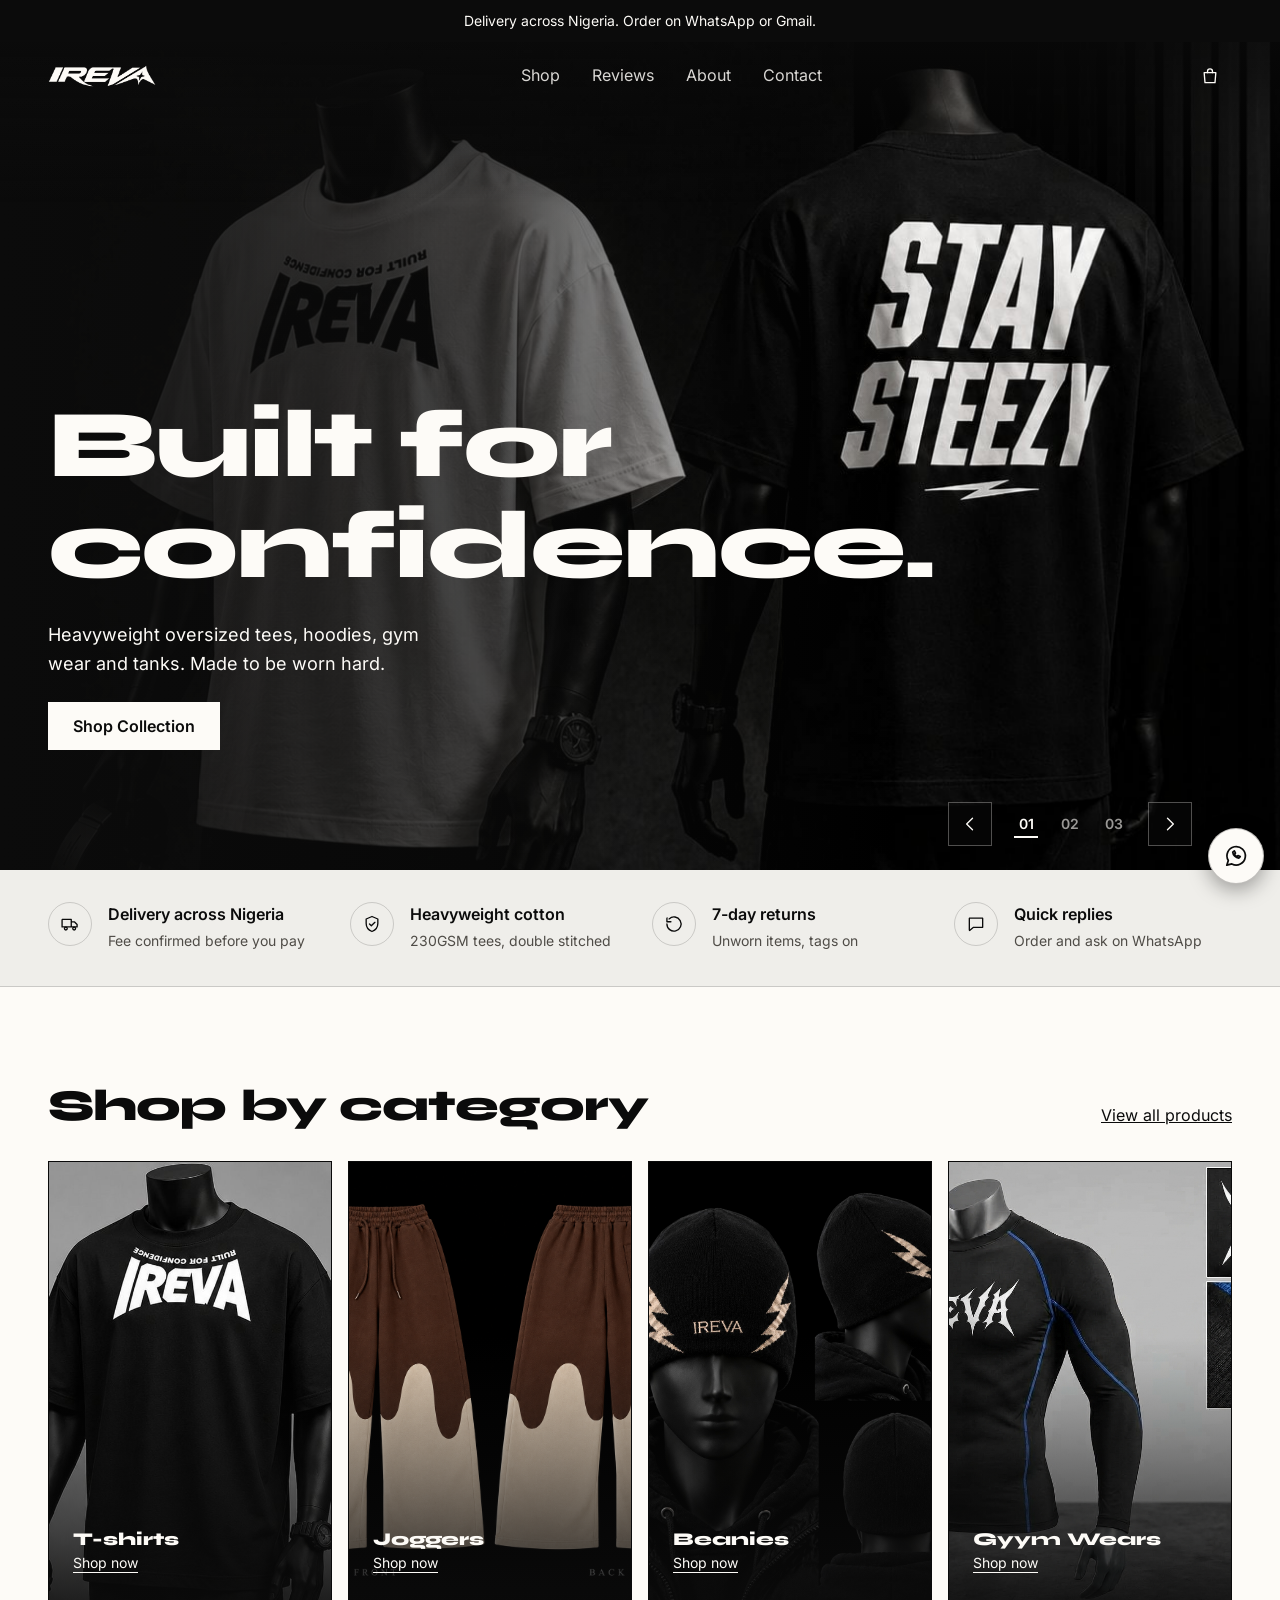
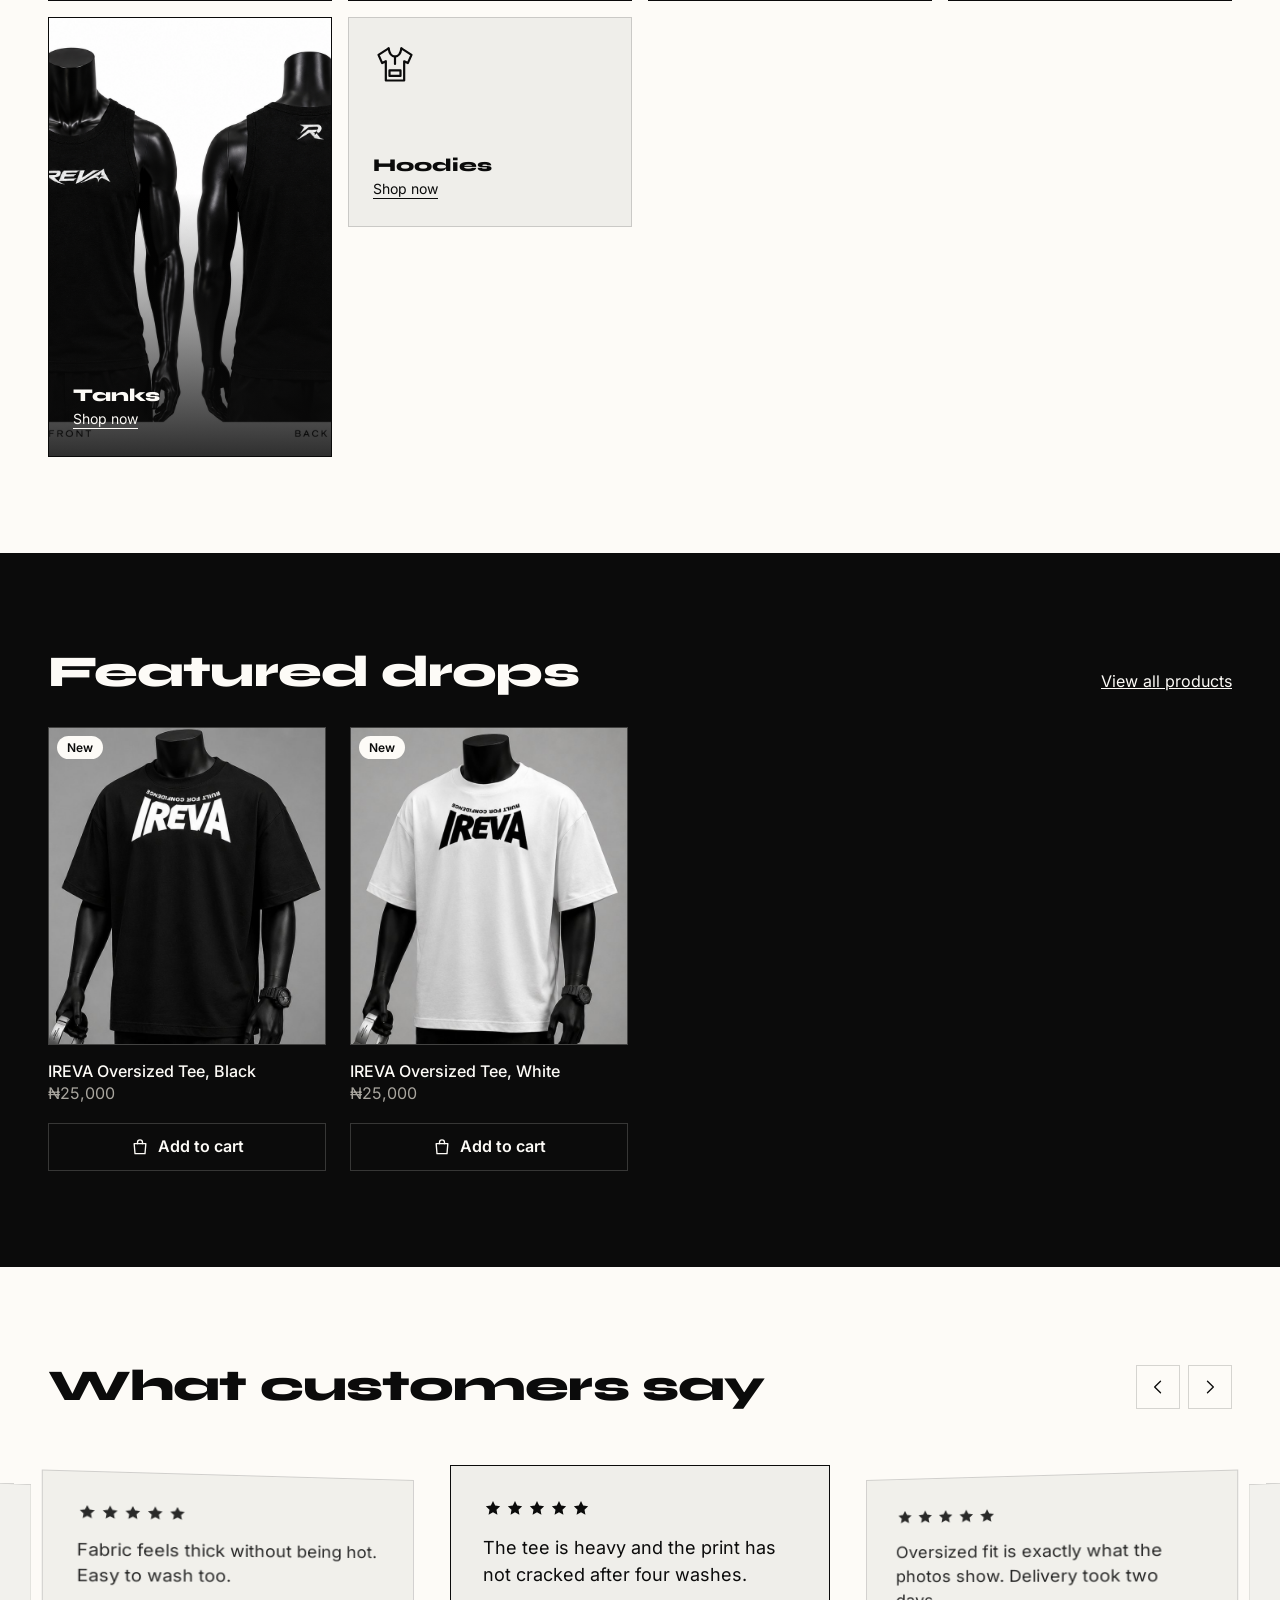
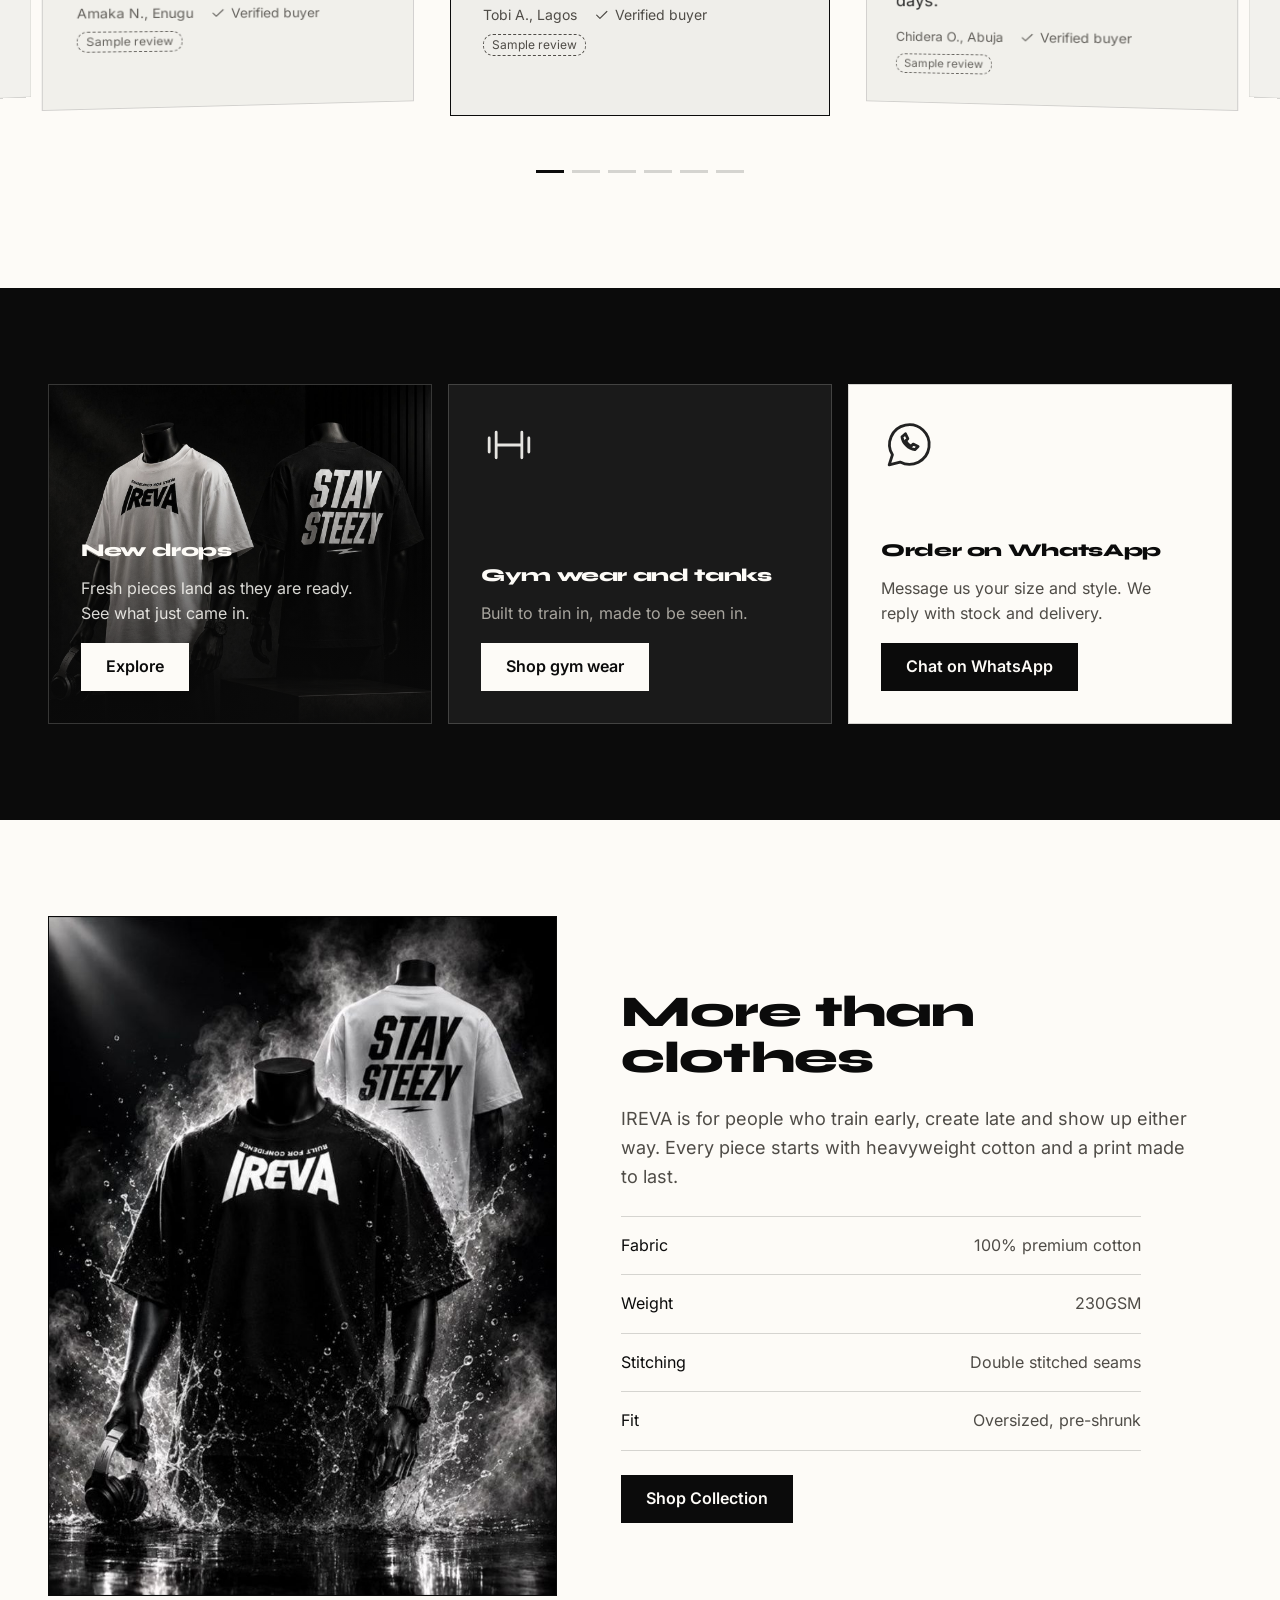
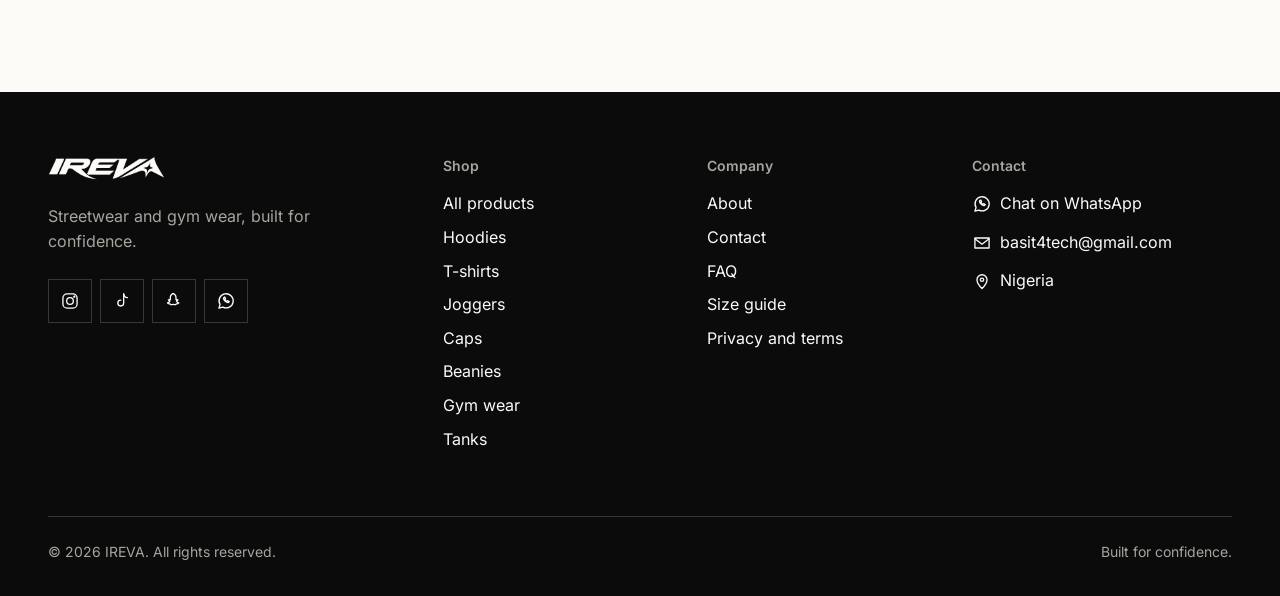
==== commit b51a92e5: "snap added" ====
--- a/index.html
+++ b/index.html
@@ -621,17 +621,13 @@
               rel="noopener"
               aria-label="IREVA on Instagram"
               ><svg class="icon" aria-hidden="true">
-                <use href="#i-instagram" /></svg
-            ></a>
-            <a
-              data-link="tiktok"
-              href="#"
-              target="_blank"
-              rel="noopener"
-              aria-label="IREVA on TikTok"
-              ><svg class="icon" aria-hidden="true">
-                <use href="#i-tiktok" /></svg
-            ></a>
+                <use href="#i-instagram" /></svg>
+           <a 
+           data-link="tiktok"
+            href="#" aria-label="IREVA on TikTok"><svg class="icon" aria-hidden="true"><use href="#i-tiktok"/></svg></a>
+          <a 
+          data-link="snapchat" 
+          href="#" aria-label="IREVA on Snapchat"><svg class="icon" aria-hidden="true" viewBox="0 0 24 24"><path d="M12 3.2c-2.7 0-4.4 2-4.4 4.6v2.3c-.6.3-1.4.5-2.3.6.3.6.9 1 1.8 1.2-.5 1.2-1.4 2-2.8 2.5.6.6 1.8.9 2.9 1 .2.5.4.9.8 1 .9.2 1.9-.4 2.9-.4h.2c1 0 2 .6 2.9.4.4-.1.6-.5.8-1 1.1-.1 2.3-.4 2.9-1-1.4-.5-2.3-1.3-2.8-2.5.9-.2 1.5-.6 1.8-1.2-.9-.1-1.7-.3-2.3-.6V7.8c0-2.6-1.7-4.6-4.4-4.6z"/></svg></a>
             <a
               data-link="whatsapp"
               href="#"
@@ -797,4 +793,17 @@
     <script src="js/main.js"></script>
     <script src="js/home.js"></script>
   </body>
+   <script src="https://identity.netlify.com/v1/netlify-identity-widget.js"></script>
+<script>
+  if (window.netlifyIdentity) {
+    window.netlifyIdentity.on('init', (user) => {
+      if (!user) {
+        window.netlifyIdentity.on('login', () => {
+          document.location.href = '/admin/';
+        });
+      }
+    });
+  }
+</script>
+
 </html>
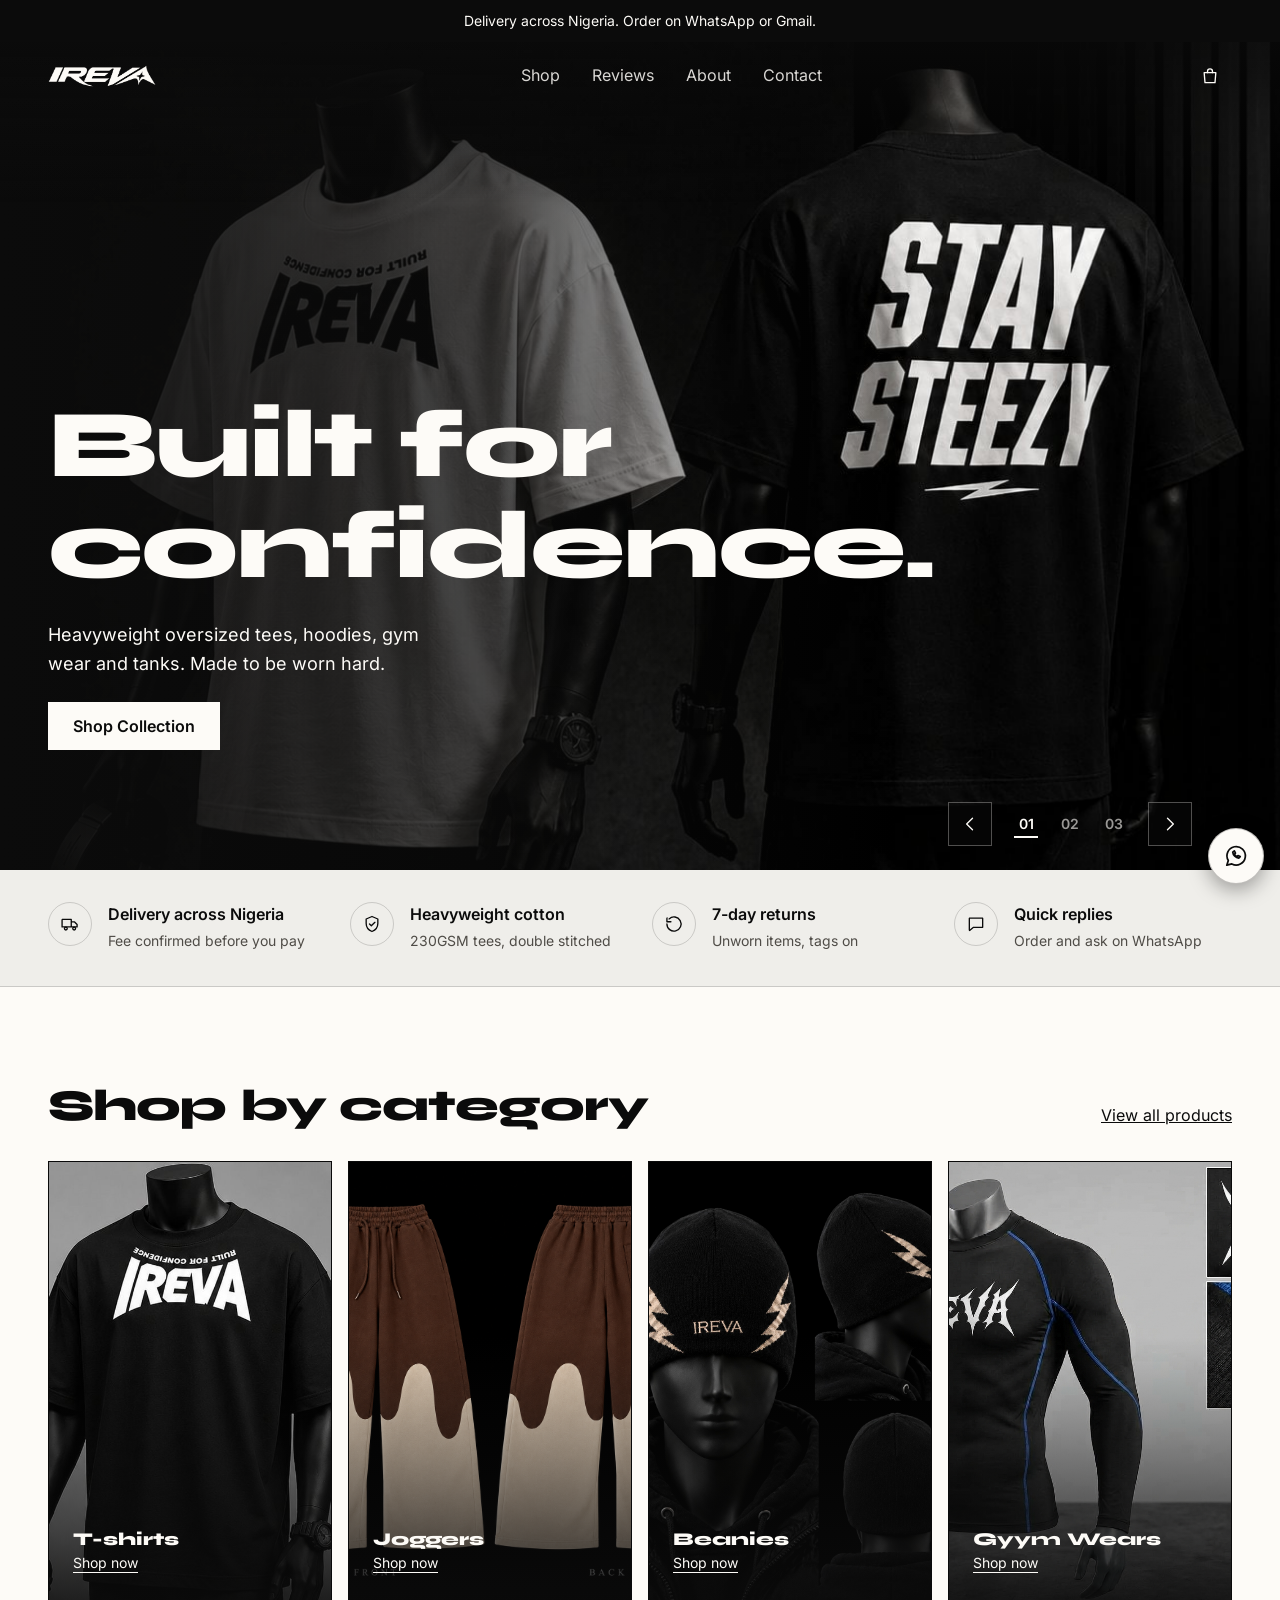
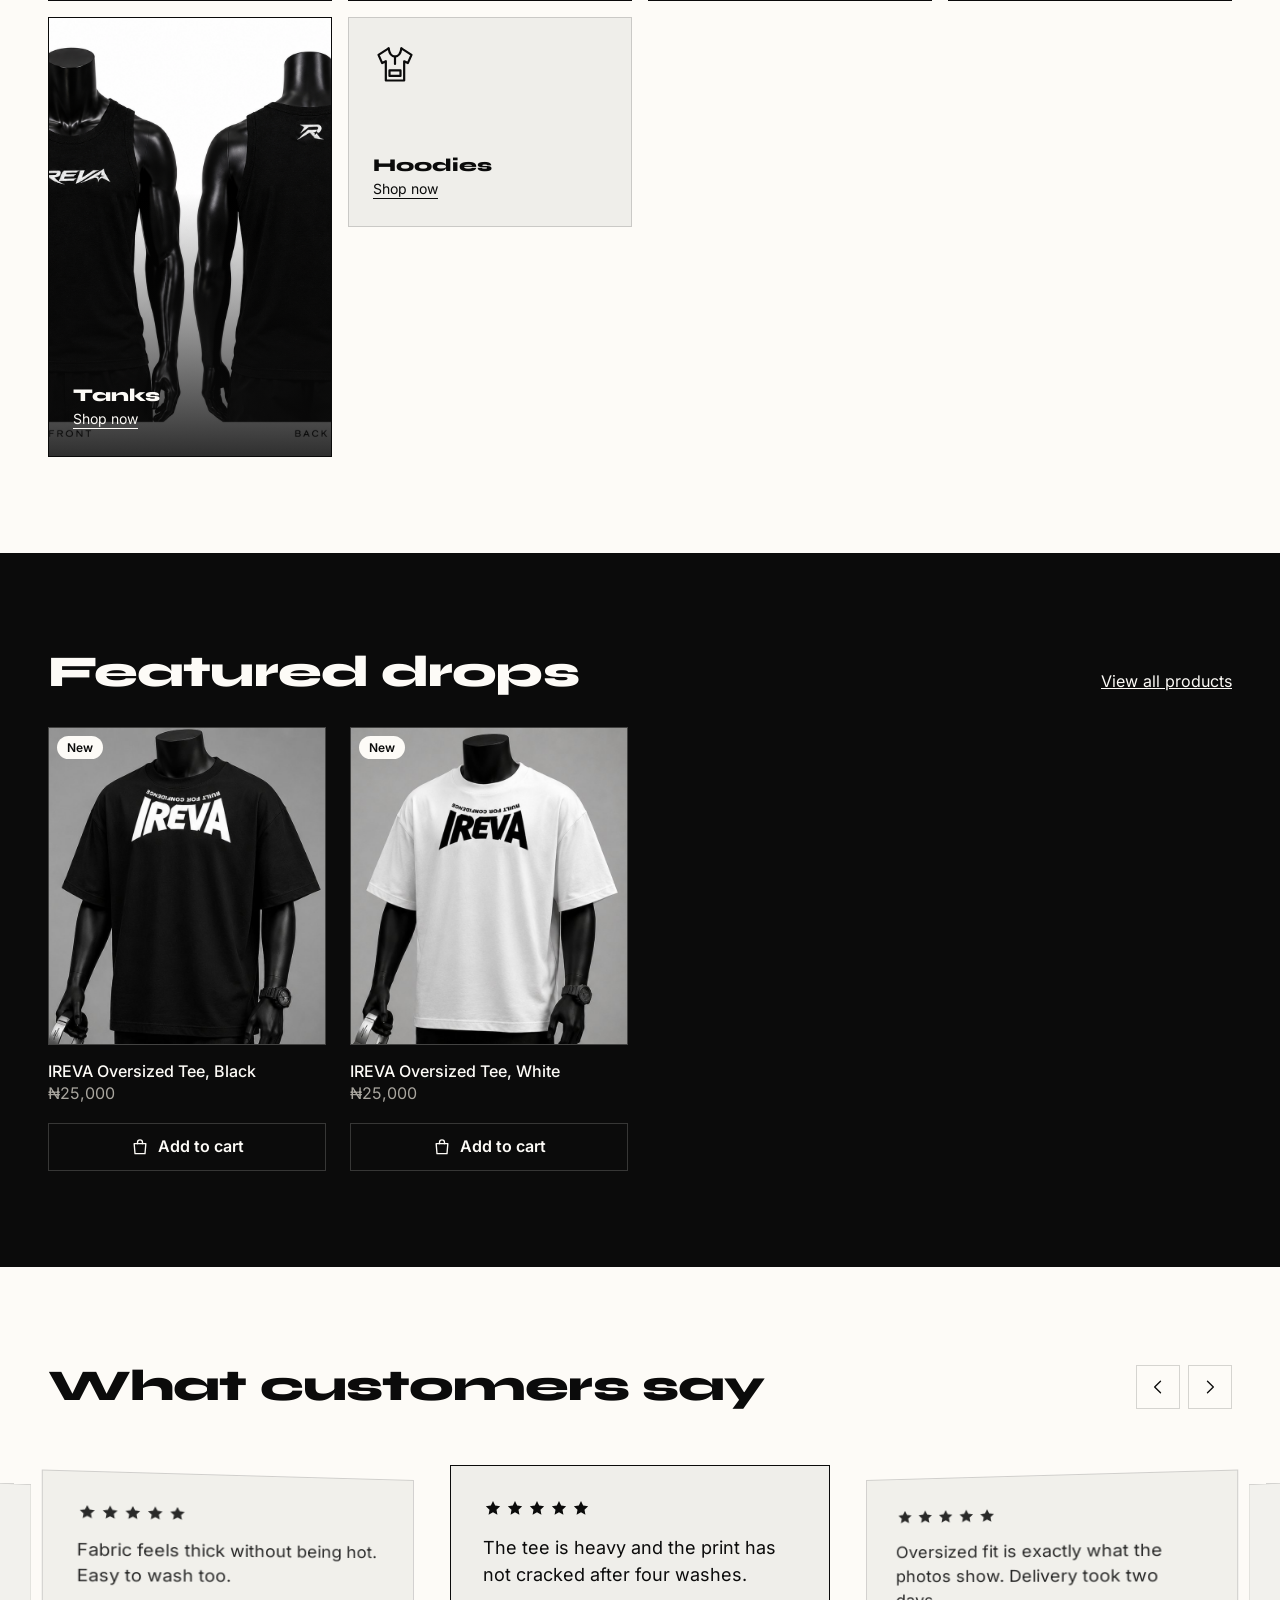
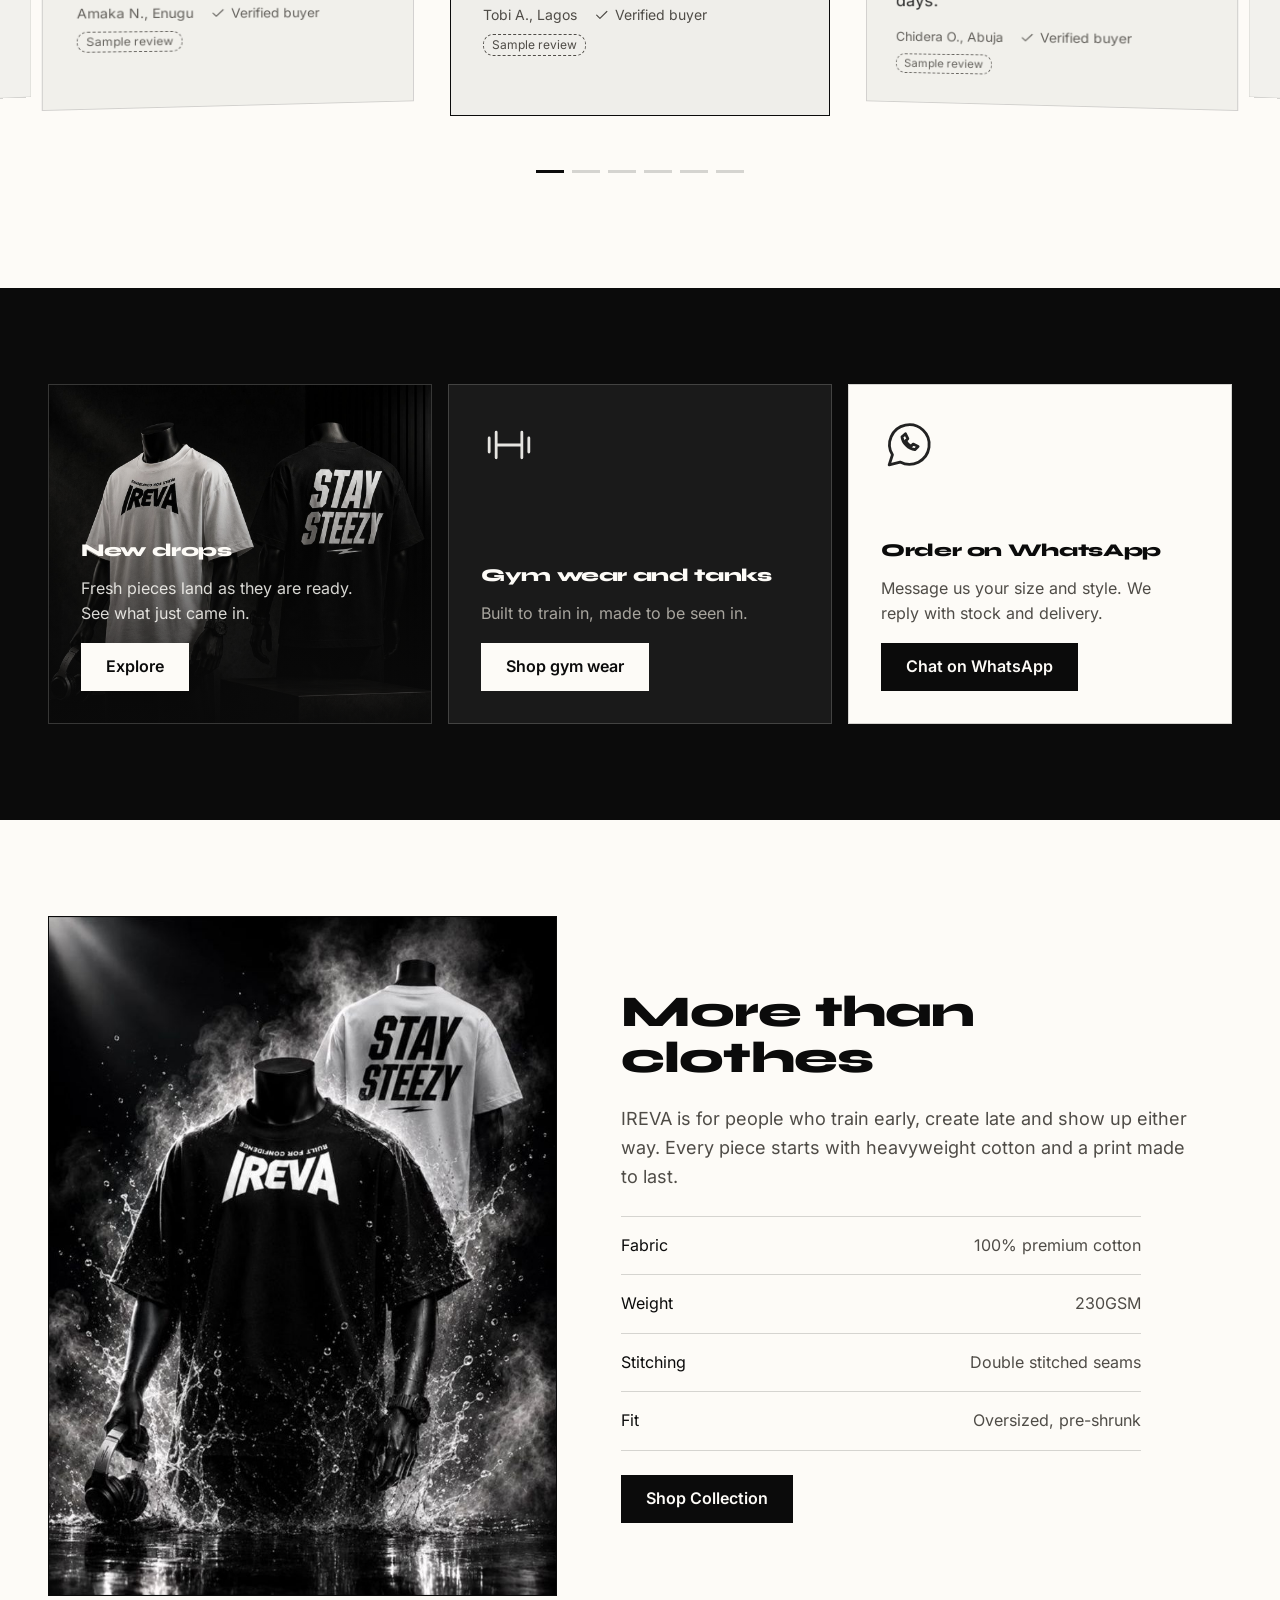
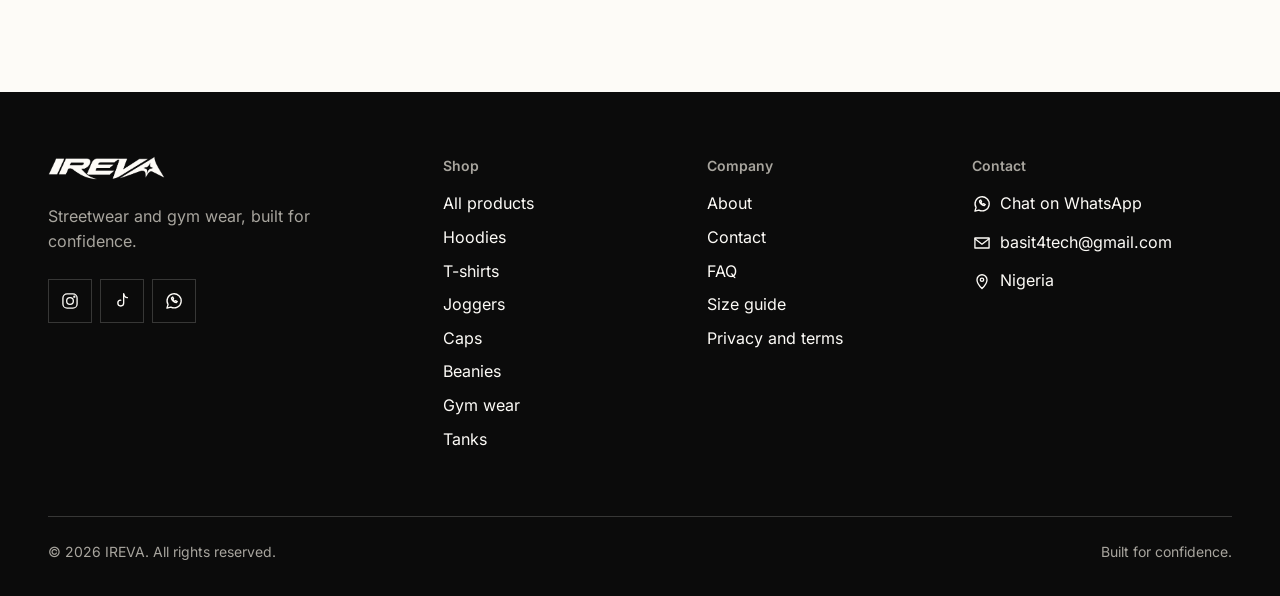
==== commit 082b18ed: "admin fixed" ====
--- a/index.html
+++ b/index.html
@@ -621,13 +621,17 @@
               rel="noopener"
               aria-label="IREVA on Instagram"
               ><svg class="icon" aria-hidden="true">
-                <use href="#i-instagram" /></svg>
-           <a 
-           data-link="tiktok"
-            href="#" aria-label="IREVA on TikTok"><svg class="icon" aria-hidden="true"><use href="#i-tiktok"/></svg></a>
-          <a 
-          data-link="snapchat" 
-          href="#" aria-label="IREVA on Snapchat"><svg class="icon" aria-hidden="true" viewBox="0 0 24 24"><path d="M12 3.2c-2.7 0-4.4 2-4.4 4.6v2.3c-.6.3-1.4.5-2.3.6.3.6.9 1 1.8 1.2-.5 1.2-1.4 2-2.8 2.5.6.6 1.8.9 2.9 1 .2.5.4.9.8 1 .9.2 1.9-.4 2.9-.4h.2c1 0 2 .6 2.9.4.4-.1.6-.5.8-1 1.1-.1 2.3-.4 2.9-1-1.4-.5-2.3-1.3-2.8-2.5.9-.2 1.5-.6 1.8-1.2-.9-.1-1.7-.3-2.3-.6V7.8c0-2.6-1.7-4.6-4.4-4.6z"/></svg></a>
+                <use href="#i-instagram" /></svg
+            ></a>
+            <a
+              data-link="tiktok"
+              href="#"
+              target="_blank"
+              rel="noopener"
+              aria-label="IREVA on TikTok"
+              ><svg class="icon" aria-hidden="true">
+                <use href="#i-tiktok" /></svg
+            ></a>
             <a
               data-link="whatsapp"
               href="#"
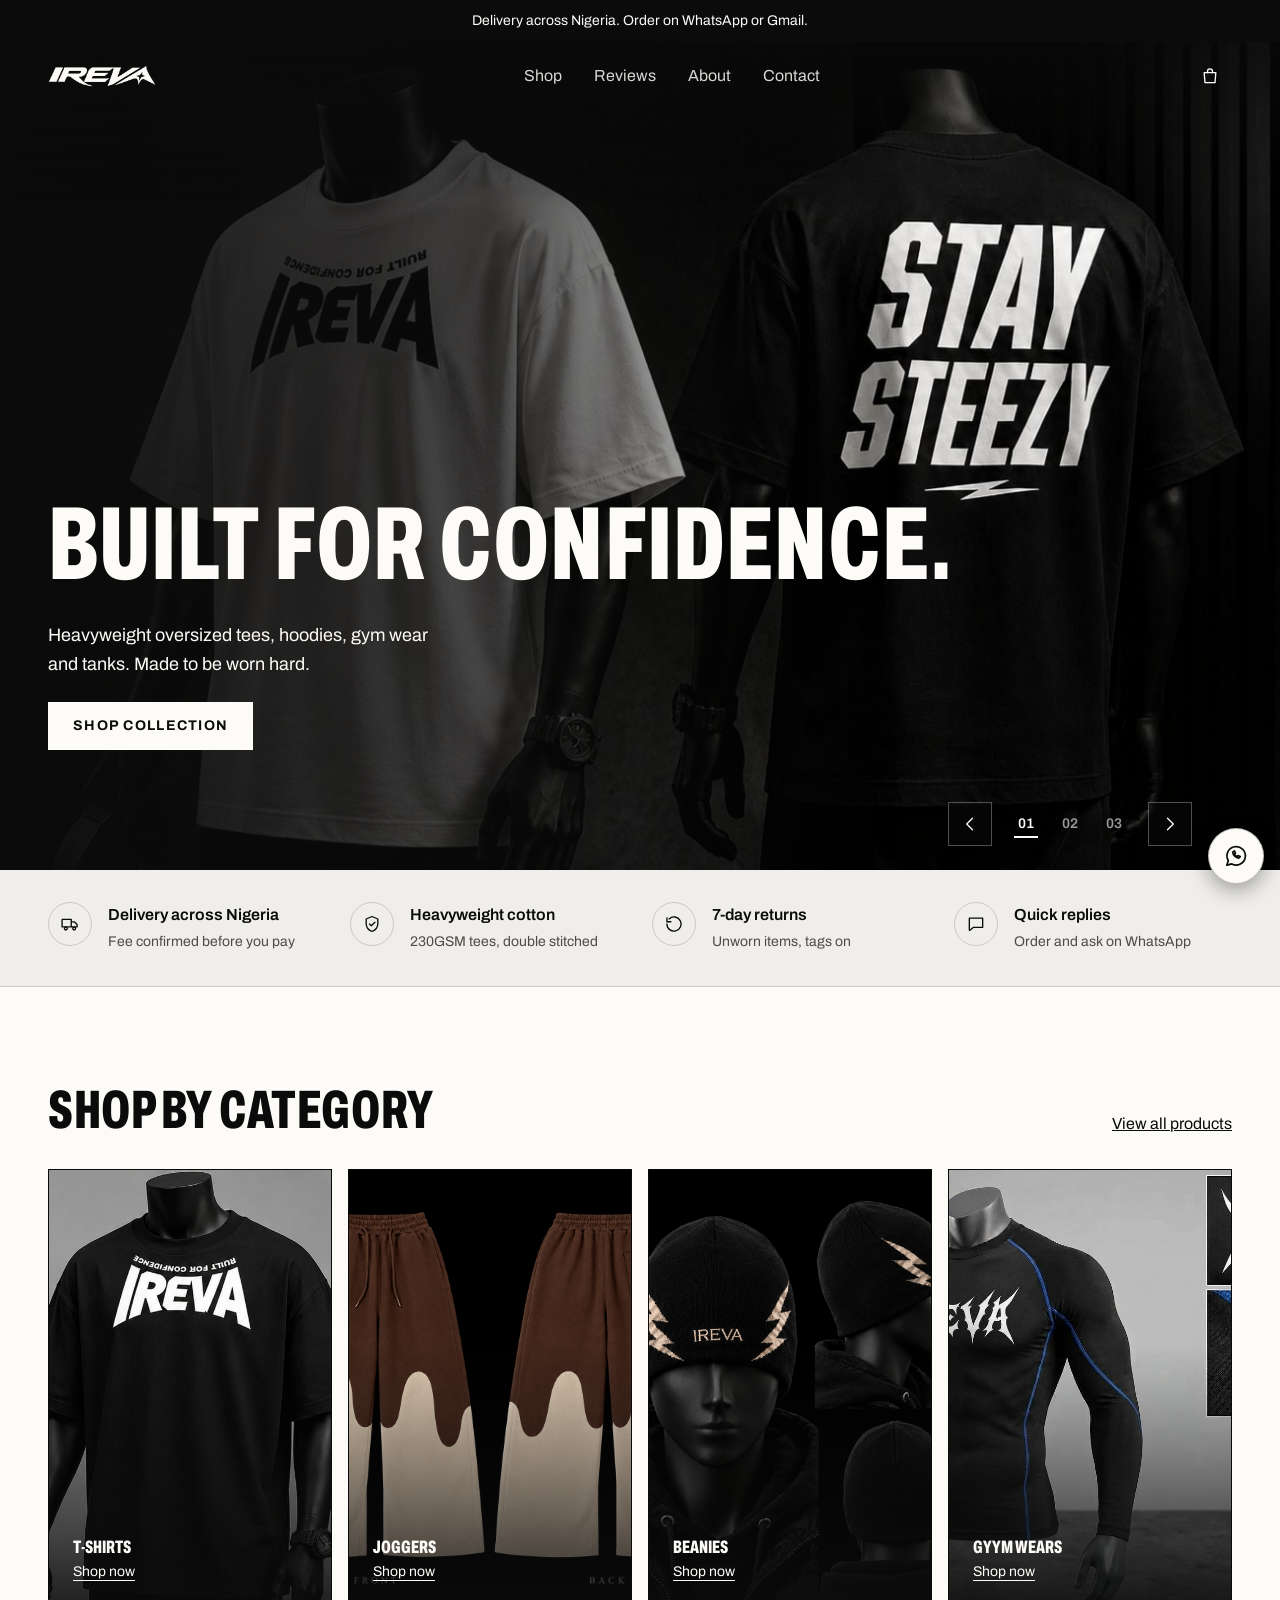
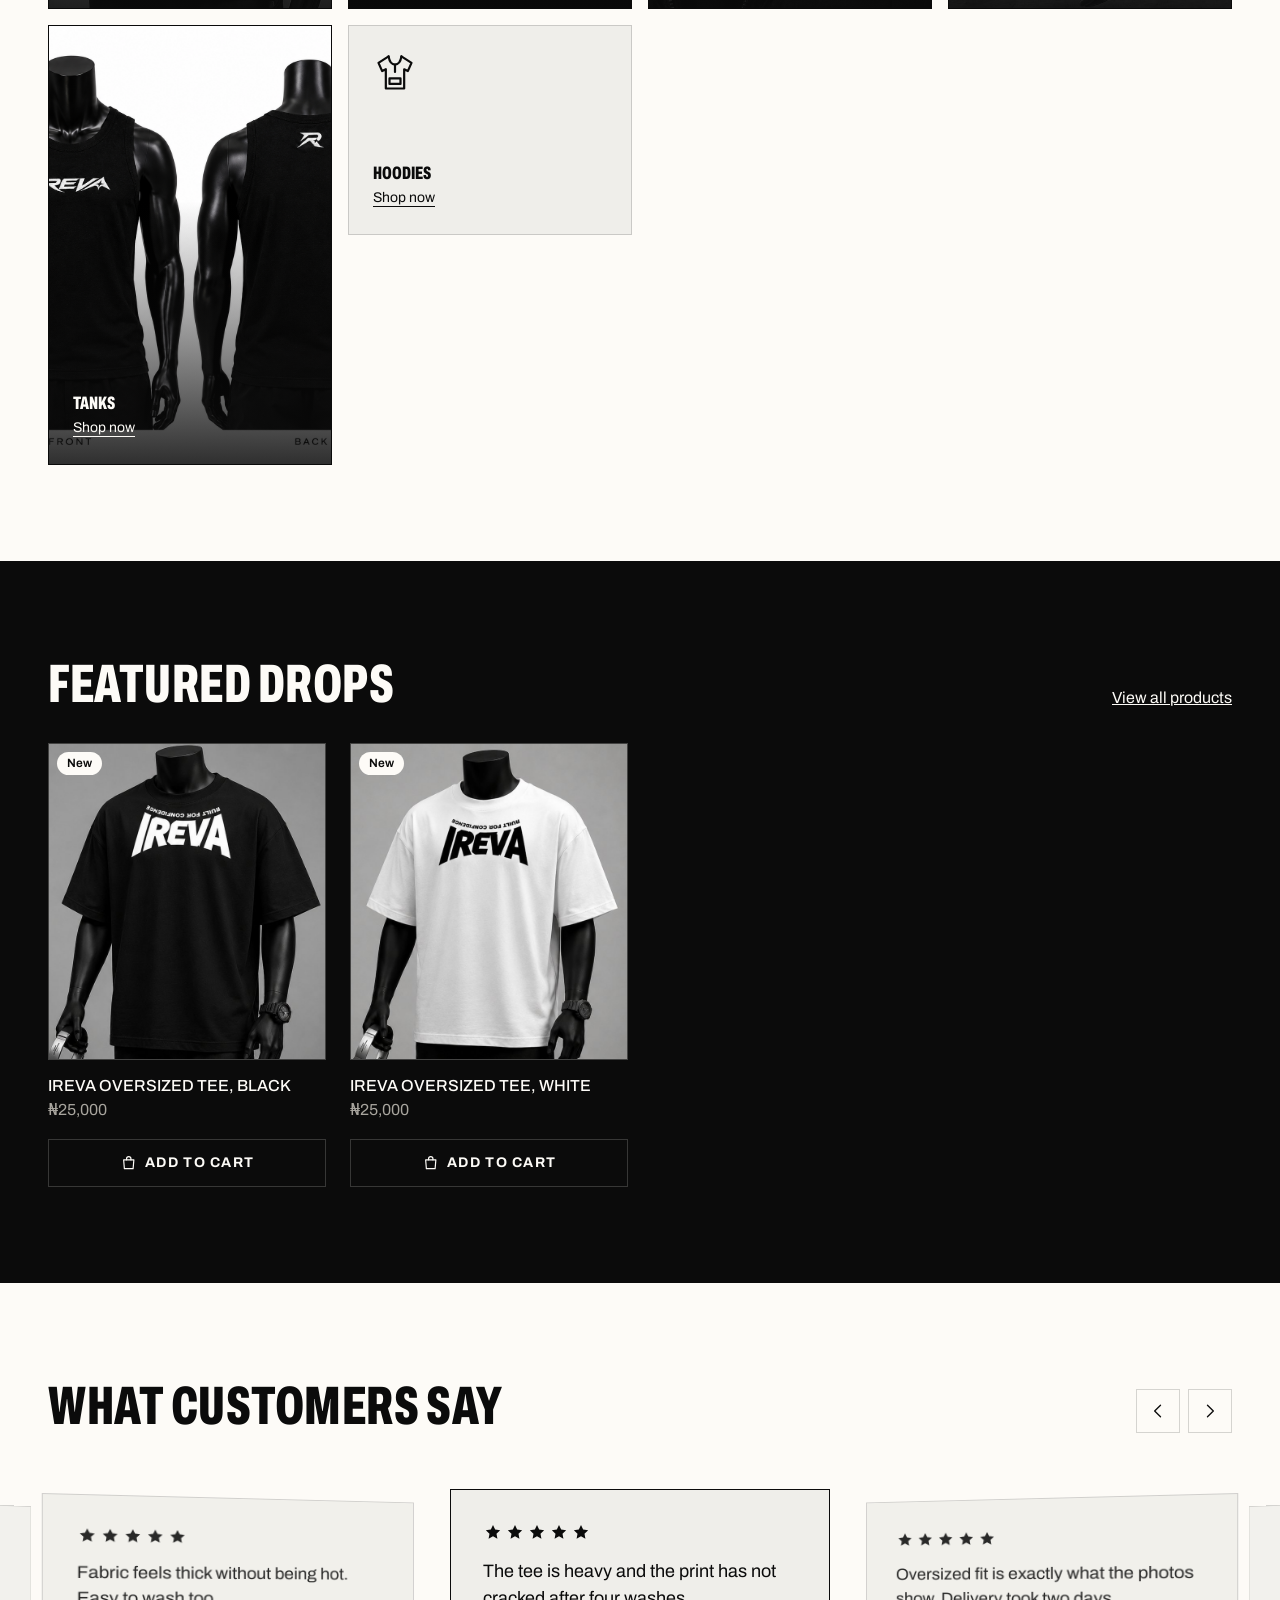
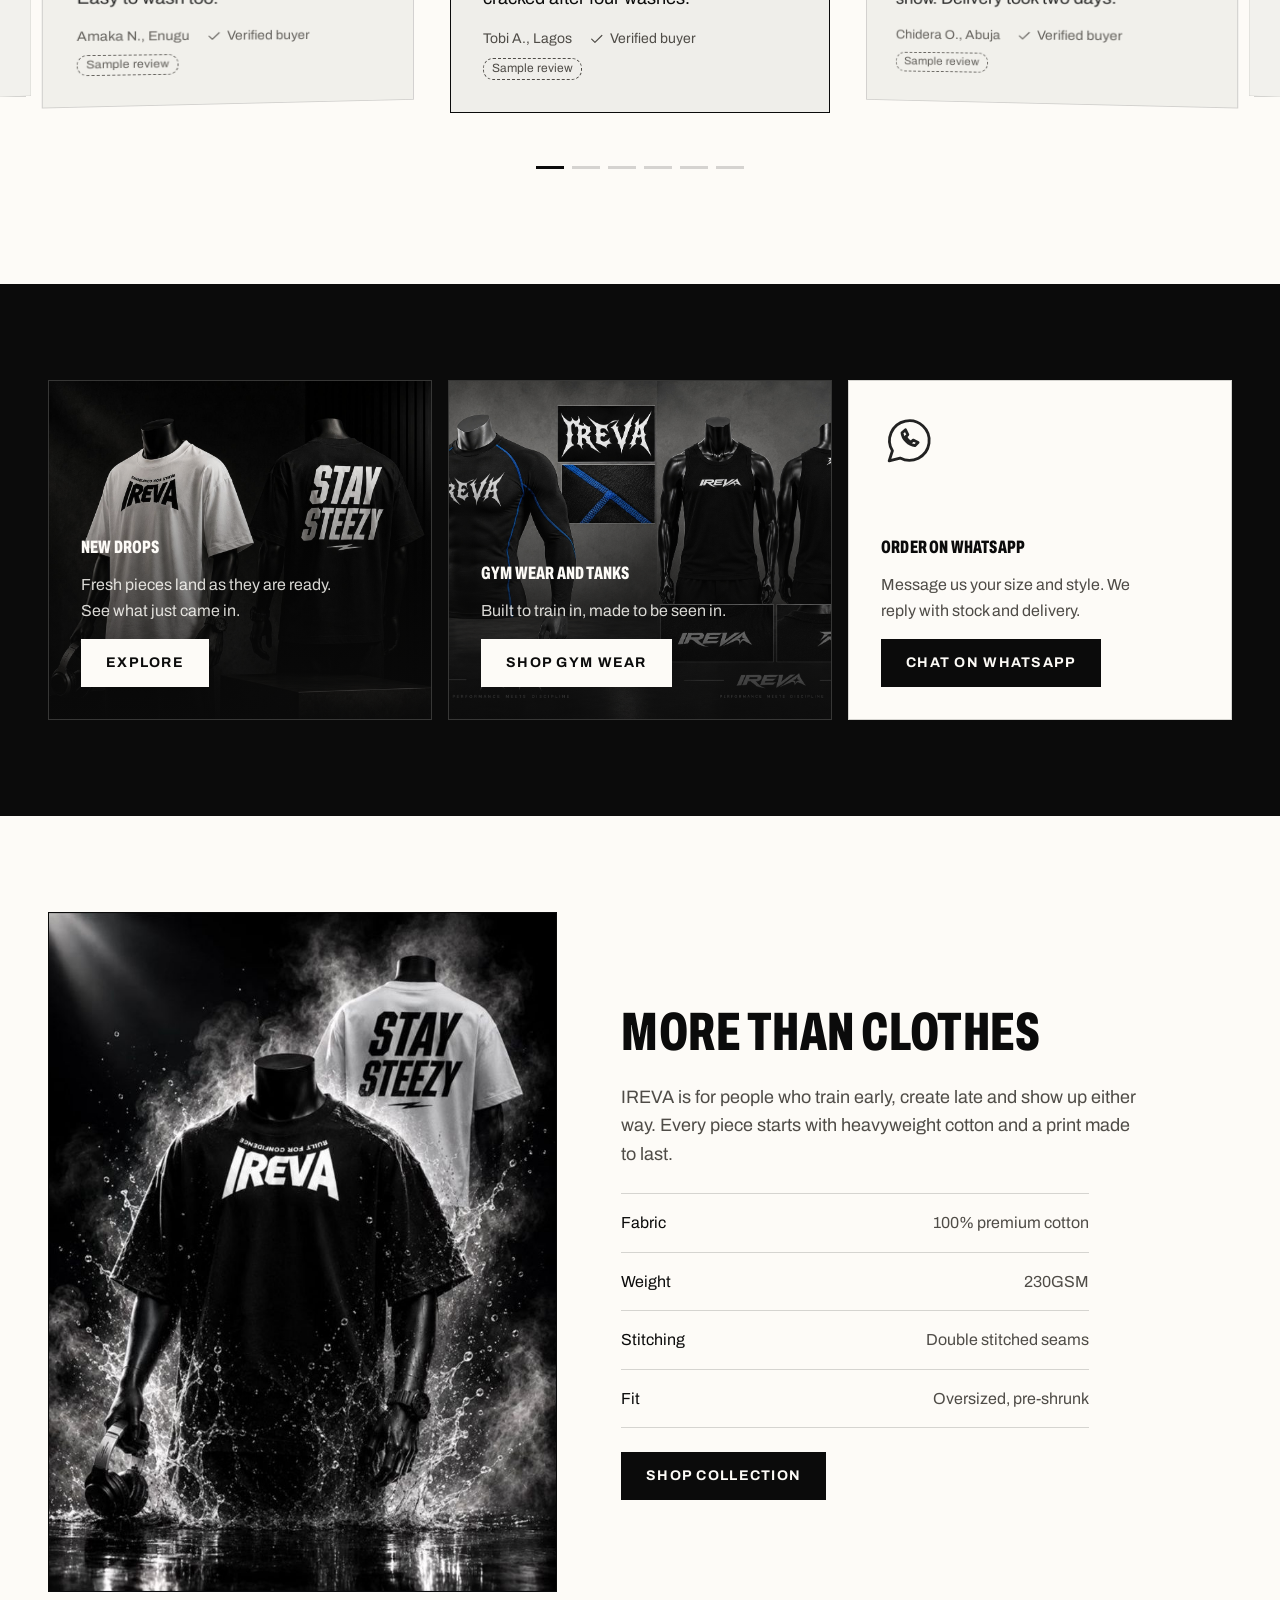
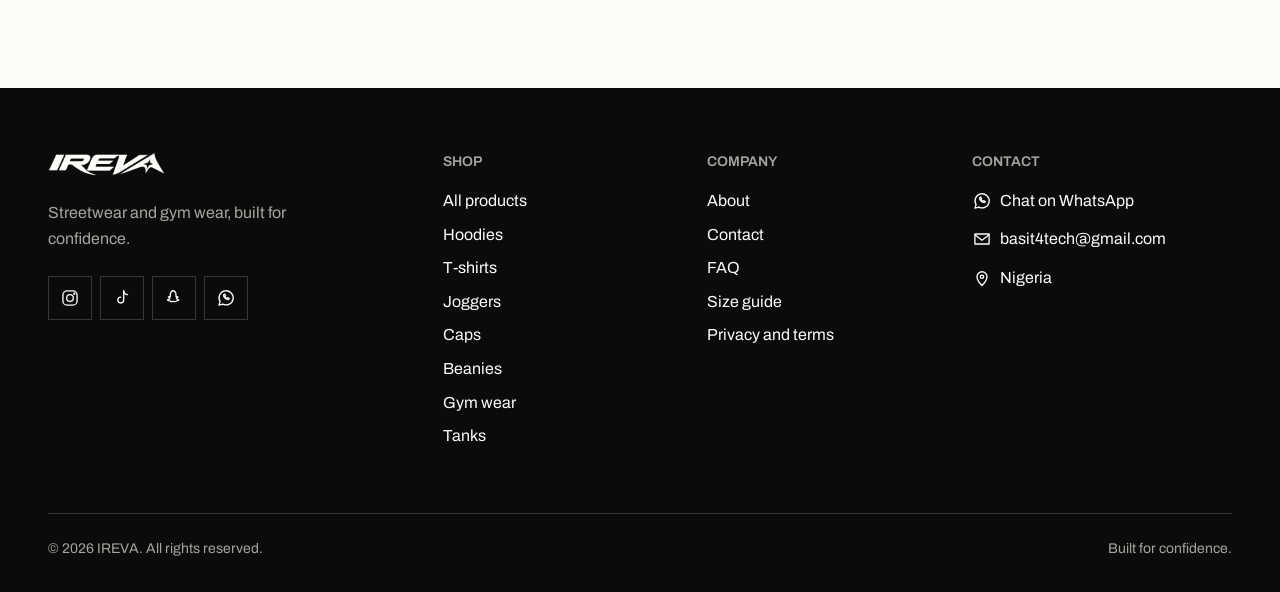
==== commit bac748c5: "font and others update" ====
--- a/index.html
+++ b/index.html
@@ -1,502 +1,331 @@
 <!doctype html>
 <html lang="en">
-  <head>
-    <meta charset="utf-8" />
-    <meta name="viewport" content="width=device-width, initial-scale=1" />
-    <title>IREVA | Streetwear and gym wear, built for confidence</title>
-    <meta
-      name="description"
-      content="IREVA makes heavyweight oversized tees, hoodies, joggers, caps, gym wear and tanks. Order by WhatsApp or Gmail."
-    />
-    <meta name="theme-color" content="#0b0b0b" />
-    <link rel="icon" href="favicon.ico" sizes="48x48" />
-    <link
-      rel="icon"
-      href="assets/images/favicon-32.png"
-      type="image/png"
-      sizes="32x32"
-    />
-    <link rel="apple-touch-icon" href="assets/images/apple-touch-icon.png" />
-    <link rel="manifest" href="site.webmanifest" />
-    <meta property="og:type" content="website" />
-    <meta property="og:site_name" content="IREVA" />
-    <meta
-      property="og:title"
-      content="IREVA | Streetwear and gym wear, built for confidence"
-    />
-    <meta
-      property="og:description"
-      content="IREVA makes heavyweight oversized tees, hoodies, joggers, caps, gym wear and tanks. Order by WhatsApp or Gmail."
-    />
-    <meta
-      property="og:image"
-      content="https://YOUR-SITE.netlify.app/assets/images/hero-duo.jpg"
-    />
-    <meta name="twitter:card" content="summary_large_image" />
-    <link
-      rel="preload"
-      href="assets/fonts/syne-latin-800-normal.woff2"
-      as="font"
-      type="font/woff2"
-      crossorigin
-    />
-    <link
-      rel="preload"
-      href="assets/fonts/inter-latin-400-normal.woff2"
-      as="font"
-      type="font/woff2"
-      crossorigin
-    />
-    <link rel="stylesheet" href="css/styles.css" />
-  </head>
 
-   <!-- Page Loader -->
-    <div class="page-loader" id="pageLoader">
-      <div class="loader-logo"><img src="assets/images/logo-light.png"></div>
-      <div class="loader-bar"><div class="loader-fill"></div></div>
-    </div>
+<head>
+  <meta charset="utf-8" />
+  <meta name="viewport" content="width=device-width, initial-scale=1" />
+  <title>IREVA | Streetwear and gym wear, built for confidence</title>
+  <meta name="description"
+    content="IREVA makes heavyweight oversized tees, hoodies, joggers, caps, gym wear and tanks. Order by WhatsApp or Gmail." />
+  <meta name="theme-color" content="#0b0b0b" />
+  <link rel="icon" href="favicon.ico" sizes="48x48" />
+  <link rel="icon" href="assets/images/favicon-32.png" type="image/png" sizes="32x32" />
+  <link rel="apple-touch-icon" href="assets/images/apple-touch-icon.png" />
+  <link rel="manifest" href="site.webmanifest" />
+  <meta property="og:type" content="website" />
+  <meta property="og:site_name" content="IREVA" />
+  <meta property="og:title" content="IREVA | Streetwear and gym wear, built for confidence" />
+  <meta property="og:description"
+    content="IREVA makes heavyweight oversized tees, hoodies, joggers, caps, gym wear and tanks. Order by WhatsApp or Gmail." />
+  <meta property="og:image" content="https://ire-va.netlify.app/assets/images/hero-duo.jpg" />
+  <meta name="twitter:card" content="summary_large_image" />
+  <link rel="preload" href="assets/fonts/archivo-head.woff2" as="font" type="font/woff2" crossorigin>
+  <link rel="preload" href="assets/fonts/archivo-body.woff2" as="font" type="font/woff2" crossorigin>
+  <link rel="stylesheet" href="css/styles.css" />
+</head>
+
+<!-- Page Loader -->
+<div class="page-loader" id="pageLoader">
+  <div class="loader-logo"><img src="assets/images/logo-light.png"></div>
+  <div class="loader-bar">
+    <div class="loader-fill"></div>
+  </div>
+</div>
 
 
-  <body class="is-light has-overlay">
-    <a class="skip-link" href="#main">Skip to content</a>
-    <svg
-      xmlns="http://www.w3.org/2000/svg"
-      width="0"
-      height="0"
-      style="position: absolute"
-      aria-hidden="true"
-      focusable="false"
-    >
-      <symbol id="i-bag" viewBox="0 0 24 24">
-        <path d="M5 8h14l-1 12H6L5 8z" />
-        <path d="M9 8V6.5a3 3 0 0 1 6 0V8" />
-      </symbol>
-      <symbol id="i-menu" viewBox="0 0 24 24">
-        <path d="M4 7h16M4 12h16M4 17h16" />
-      </symbol>
-      <symbol id="i-close" viewBox="0 0 24 24">
-        <path d="M6 6l12 12M18 6L6 18" />
-      </symbol>
-      <symbol id="i-chev-l" viewBox="0 0 24 24">
-        <path d="M15 5l-7 7 7 7" />
-      </symbol>
-      <symbol id="i-chev-r" viewBox="0 0 24 24">
-        <path d="M9 5l7 7-7 7" />
-      </symbol>
-      <symbol id="i-pause" viewBox="0 0 24 24">
-        <path d="M8 5v14M16 5v14" />
-      </symbol>
-      <symbol id="i-play" viewBox="0 0 24 24">
-        <path d="M8 5l11 7-11 7z" />
-      </symbol>
-      <symbol id="i-truck" viewBox="0 0 24 24">
-        <path d="M2.5 6.5h11v9h-11zM13.5 9.5h4l3 3v3h-7" />
-        <circle cx="7" cy="17.5" r="1.7" />
-        <circle cx="17" cy="17.5" r="1.7" />
-      </symbol>
-      <symbol id="i-shield" viewBox="0 0 24 24">
-        <path d="M12 3l7 3v5.5c0 4.5-3 8-7 9.5-4-1.5-7-5-7-9.5V6l7-3z" />
-        <path d="M9 12l2.2 2.2L15.5 10" />
-      </symbol>
-      <symbol id="i-return" viewBox="0 0 24 24">
-        <path d="M3.5 12a8.5 8.5 0 1 0 2.6-6.1" />
-        <path d="M3.5 4.5v4.8h4.8" />
-      </symbol>
-      <symbol id="i-chat" viewBox="0 0 24 24">
-        <path d="M4 5h16v11H9l-5 4V5z" />
-      </symbol>
-      <symbol id="i-whatsapp" viewBox="0 0 24 24">
-        <path d="M3.5 20.5l1.4-4.3A8.5 8.5 0 1 1 8.2 19.3l-4.7 1.2z" />
-        <path
-          d="M9 8.5c.2 2.6 2.9 5.3 5.5 5.5l1.4-1.4-2.1-1-.9.9c-.9-.4-1.9-1.4-2.3-2.3l.9-.9-1-2.1L9 8.5z"
-        />
-      </symbol>
-      <symbol id="i-mail" viewBox="0 0 24 24">
-        <path d="M3.5 6h17v12h-17z" />
-        <path d="M3.5 7l8.5 6.5L20.5 7" />
-      </symbol>
-      <symbol id="i-instagram" viewBox="0 0 24 24">
-        <rect x="3.5" y="3.5" width="17" height="17" rx="5" />
-        <circle cx="12" cy="12" r="4" />
-        <circle cx="17.2" cy="6.8" r=".6" />
-      </symbol>
-      <symbol id="i-tiktok" viewBox="0 0 24 24">
-        <path d="M14 3.5v11a3.5 3.5 0 1 1-3.5-3.5" />
-        <path d="M14 3.5c.4 2.7 2.1 4.3 4.5 4.5" />
-      </symbol>
-      <symbol id="i-pin" viewBox="0 0 24 24">
-        <path d="M12 21s6-5.6 6-10.5a6 6 0 1 0-12 0C6 15.4 12 21 12 21z" />
-        <circle cx="12" cy="10.5" r="2" />
-      </symbol>
-      <symbol id="i-star" viewBox="0 0 24 24">
-        <path
-          d="M12 3.5l2.6 5.5 6 .8-4.4 4.2 1.1 6-5.3-2.9-5.3 2.9 1.1-6L3.4 9.8l6-.8L12 3.5z"
-        />
-      </symbol>
-      <symbol id="i-check" viewBox="0 0 24 24">
-        <path d="M5 12.5l4.5 4.5L19 7.5" />
-      </symbol>
-      <symbol id="i-plus" viewBox="0 0 24 24">
-        <path d="M12 5v14M5 12h14" />
-      </symbol>
-      <symbol id="i-minus" viewBox="0 0 24 24">
-        <path d="M5 12h14" />
-      </symbol>
-      <symbol id="i-tee" viewBox="0 0 24 24">
-        <path
-          d="M8.5 4L3 7l2 4.5 2-1V20h10V10.5l2 1L21 7l-5.5-3c-.5 1.4-1.9 2.4-3.5 2.4S9 5.4 8.5 4z"
-        />
-      </symbol>
-      <symbol id="i-hoodie" viewBox="0 0 24 24">
-        <path d="M8.5 3.5L3 7l2 4.5 2-1V21h10V10.5l2 1L21 7l-5.5-3.5" />
-        <path d="M8.5 3.5C9 6.5 10.3 8 12 8s3-1.5 3.5-4.5" />
-        <path d="M12 8v4M9 15.5h6v3H9z" />
-      </symbol>
-      <symbol id="i-joggers" viewBox="0 0 24 24">
-        <path d="M7 3h10l1.2 18h-4.4L12 12.5 10.2 21H5.8L7 3z" />
-        <path d="M7 6.5h10M9.5 3v3.5" />
-      </symbol>
-      <symbol id="i-cap" viewBox="0 0 24 24">
-        <path d="M5 14.5a7 7 0 0 1 14 0" />
-        <path d="M3 14.5h15.5c1.7 0 2.7.9 2.7 2H3z" />
-        <path d="M12 7.5v7" />
-      </symbol>
-      <symbol id="i-beanie" viewBox="0 0 24 24">
-        <path d="M5.5 15a6.5 6.5 0 0 1 13 0" />
-        <path d="M4.5 15h15v4h-15z" />
-        <path d="M8 15v4M12 15v4M16 15v4" />
-        <circle cx="12" cy="5" r="1.6" />
-      </symbol>
-      <symbol id="i-gym" viewBox="0 0 24 24">
-        <path d="M6.5 6.5v11M17.5 6.5v11M3.5 9v6M20.5 9v6M6.5 12h11" />
-      </symbol>
-      <symbol id="i-tank" viewBox="0 0 24 24">
-        <path d="M8 3v3c0 2 1.8 3.4 4 3.4S16 8 16 6V3" />
-        <path d="M8 3L5.5 5.5 6.2 21h11.6l.7-15.5L16 3" />
-      </symbol>
-    </svg>
-    <section class="announce is-dark" aria-label="Announcement">
-      <p data-text="announcement">
-        Delivery across Nigeria. Order on WhatsApp or Gmail.
-      </p>
-    </section>
-    <header class="site-header" data-header data-overlay>
-      <a class="brand" href="index.html" aria-label="IREVA home"
-        ><img
-          class="logo logo--ivory"
-          src="assets/images/logo-light.png"
-          alt=""
-          width="108"
-          height="22" /><img
-          class="logo logo--onyx"
-          src="assets/images/logo-dark.png"
-          alt=""
-          width="108"
-          height="22"
-      /></a>
-      <nav class="site-nav" id="site-nav" aria-label="Main">
-        <a href="shop.html">Shop</a><a href="index.html#reviews">Reviews</a
-        ><a href="about.html">About</a><a href="contact.html">Contact</a>
-      </nav>
-      <div class="header-actions">
-        <button
-          class="icon-btn"
-          type="button"
-          data-open-cart
-          aria-label="Open cart"
-        >
+<body class="is-light has-overlay">
+  <a class="skip-link" href="#main">Skip to content</a>
+  <svg xmlns="http://www.w3.org/2000/svg" width="0" height="0" style="position: absolute" aria-hidden="true"
+    focusable="false">
+    <symbol id="i-bag" viewBox="0 0 24 24">
+      <path d="M5 8h14l-1 12H6L5 8z" />
+      <path d="M9 8V6.5a3 3 0 0 1 6 0V8" />
+    </symbol>
+    <symbol id="i-menu" viewBox="0 0 24 24">
+      <path d="M4 7h16M4 12h16M4 17h16" />
+    </symbol>
+    <symbol id="i-close" viewBox="0 0 24 24">
+      <path d="M6 6l12 12M18 6L6 18" />
+    </symbol>
+    <symbol id="i-chev-l" viewBox="0 0 24 24">
+      <path d="M15 5l-7 7 7 7" />
+    </symbol>
+    <symbol id="i-chev-r" viewBox="0 0 24 24">
+      <path d="M9 5l7 7-7 7" />
+    </symbol>
+    <symbol id="i-pause" viewBox="0 0 24 24">
+      <path d="M8 5v14M16 5v14" />
+    </symbol>
+    <symbol id="i-play" viewBox="0 0 24 24">
+      <path d="M8 5l11 7-11 7z" />
+    </symbol>
+    <symbol id="i-truck" viewBox="0 0 24 24">
+      <path d="M2.5 6.5h11v9h-11zM13.5 9.5h4l3 3v3h-7" />
+      <circle cx="7" cy="17.5" r="1.7" />
+      <circle cx="17" cy="17.5" r="1.7" />
+    </symbol>
+    <symbol id="i-shield" viewBox="0 0 24 24">
+      <path d="M12 3l7 3v5.5c0 4.5-3 8-7 9.5-4-1.5-7-5-7-9.5V6l7-3z" />
+      <path d="M9 12l2.2 2.2L15.5 10" />
+    </symbol>
+    <symbol id="i-return" viewBox="0 0 24 24">
+      <path d="M3.5 12a8.5 8.5 0 1 0 2.6-6.1" />
+      <path d="M3.5 4.5v4.8h4.8" />
+    </symbol>
+    <symbol id="i-chat" viewBox="0 0 24 24">
+      <path d="M4 5h16v11H9l-5 4V5z" />
+    </symbol>
+    <symbol id="i-whatsapp" viewBox="0 0 24 24">
+      <path d="M3.5 20.5l1.4-4.3A8.5 8.5 0 1 1 8.2 19.3l-4.7 1.2z" />
+      <path d="M9 8.5c.2 2.6 2.9 5.3 5.5 5.5l1.4-1.4-2.1-1-.9.9c-.9-.4-1.9-1.4-2.3-2.3l.9-.9-1-2.1L9 8.5z" />
+    </symbol>
+    <symbol id="i-mail" viewBox="0 0 24 24">
+      <path d="M3.5 6h17v12h-17z" />
+      <path d="M3.5 7l8.5 6.5L20.5 7" />
+    </symbol>
+    <symbol id="i-instagram" viewBox="0 0 24 24">
+      <rect x="3.5" y="3.5" width="17" height="17" rx="5" />
+      <circle cx="12" cy="12" r="4" />
+      <circle cx="17.2" cy="6.8" r=".6" />
+    </symbol>
+    <symbol id="i-tiktok" viewBox="0 0 24 24">
+      <path d="M14 3.5v11a3.5 3.5 0 1 1-3.5-3.5" />
+      <path d="M14 3.5c.4 2.7 2.1 4.3 4.5 4.5" />
+    </symbol>
+    <symbol id="i-pin" viewBox="0 0 24 24">
+      <path d="M12 21s6-5.6 6-10.5a6 6 0 1 0-12 0C6 15.4 12 21 12 21z" />
+      <circle cx="12" cy="10.5" r="2" />
+    </symbol>
+    <symbol id="i-star" viewBox="0 0 24 24">
+      <path d="M12 3.5l2.6 5.5 6 .8-4.4 4.2 1.1 6-5.3-2.9-5.3 2.9 1.1-6L3.4 9.8l6-.8L12 3.5z" />
+    </symbol>
+    <symbol id="i-check" viewBox="0 0 24 24">
+      <path d="M5 12.5l4.5 4.5L19 7.5" />
+    </symbol>
+    <symbol id="i-plus" viewBox="0 0 24 24">
+      <path d="M12 5v14M5 12h14" />
+    </symbol>
+    <symbol id="i-minus" viewBox="0 0 24 24">
+      <path d="M5 12h14" />
+    </symbol>
+    <symbol id="i-tee" viewBox="0 0 24 24">
+      <path d="M8.5 4L3 7l2 4.5 2-1V20h10V10.5l2 1L21 7l-5.5-3c-.5 1.4-1.9 2.4-3.5 2.4S9 5.4 8.5 4z" />
+    </symbol>
+    <symbol id="i-hoodie" viewBox="0 0 24 24">
+      <path d="M8.5 3.5L3 7l2 4.5 2-1V21h10V10.5l2 1L21 7l-5.5-3.5" />
+      <path d="M8.5 3.5C9 6.5 10.3 8 12 8s3-1.5 3.5-4.5" />
+      <path d="M12 8v4M9 15.5h6v3H9z" />
+    </symbol>
+    <symbol id="i-joggers" viewBox="0 0 24 24">
+      <path d="M7 3h10l1.2 18h-4.4L12 12.5 10.2 21H5.8L7 3z" />
+      <path d="M7 6.5h10M9.5 3v3.5" />
+    </symbol>
+    <symbol id="i-cap" viewBox="0 0 24 24">
+      <path d="M5 14.5a7 7 0 0 1 14 0" />
+      <path d="M3 14.5h15.5c1.7 0 2.7.9 2.7 2H3z" />
+      <path d="M12 7.5v7" />
+    </symbol>
+    <symbol id="i-beanie" viewBox="0 0 24 24">
+      <path d="M5.5 15a6.5 6.5 0 0 1 13 0" />
+      <path d="M4.5 15h15v4h-15z" />
+      <path d="M8 15v4M12 15v4M16 15v4" />
+      <circle cx="12" cy="5" r="1.6" />
+    </symbol>
+    <symbol id="i-gym" viewBox="0 0 24 24">
+      <path d="M6.5 6.5v11M17.5 6.5v11M3.5 9v6M20.5 9v6M6.5 12h11" />
+    </symbol>
+    <symbol id="i-tank" viewBox="0 0 24 24">
+      <path d="M8 3v3c0 2 1.8 3.4 4 3.4S16 8 16 6V3" />
+      <path d="M8 3L5.5 5.5 6.2 21h11.6l.7-15.5L16 3" />
+    </symbol>
+  </svg>
+  <section class="announce is-dark" aria-label="Announcement">
+    <p data-text="announcement">
+      Delivery across Nigeria. Order on WhatsApp or Gmail.
+    </p>
+  </section>
+  <header class="site-header" data-header data-overlay>
+    <a class="brand" href="index.html" aria-label="IREVA home"><img class="logo logo--ivory"
+        src="assets/images/logo-light.png" alt="" width="108" height="22" /><img class="logo logo--onyx"
+        src="assets/images/logo-dark.png" alt="" width="108" height="22" /></a>
+    <nav class="site-nav" id="site-nav" aria-label="Main">
+      <a href="shop.html">Shop</a><a href="index.html#reviews">Reviews</a><a href="about.html">About</a><a
+        href="contact.html">Contact</a>
+    </nav>
+    <div class="header-actions">
+      <button class="icon-btn" type="button" data-open-cart aria-label="Open cart">
+        <svg class="icon" aria-hidden="true">
+          <use href="#i-bag" />
+        </svg><span class="badge-count" data-cart-count hidden>0</span>
+      </button>
+      <button class="icon-btn menu-toggle" type="button" data-menu-toggle aria-expanded="false" aria-controls="site-nav"
+        aria-label="Menu">
+        <svg class="icon" aria-hidden="true">
+          <use href="#i-menu" />
+        </svg>
+      </button>
+    </div>
+  </header>
+  <main id="main" tabindex="-1">
+    <section class="hero is-dark" aria-roledescription="carousel" aria-label="Featured slideshow" data-hero>
+      <div class="hero-slides" data-hero-slides>
+        <div class="hero-slide is-active" role="group" aria-roledescription="slide" aria-label="1 of 3">
+          <img class="hero-image" src="assets/images/hero-duo.jpg"
+            alt="IREVA white tee with the front print and black tee with Stay Steezy on the back, on mannequins"
+            width="1402" height="1122" fetchpriority="high" />
+          <div class="hero-copy">
+            <h1 class="hero-title">Built for confidence.</h1>
+            <p>
+              Heavyweight oversized tees, hoodies, gym wear and tanks. Made to
+              be worn hard.
+            </p>
+            <a class="btn" href="shop.html">Shop Collection</a>
+          </div>
+        </div>
+        <div class="hero-slide hero-slide--right" role="group" aria-roledescription="slide" aria-label="2 of 3">
+          <img class="hero-image" src="assets/images/hero-splash.jpg"
+            alt="IREVA black tee rising out of splashing water, white tee behind it" width="739" height="986" />
+          <div class="hero-copy">
+            <h2 class="hero-title">Stay steezy.</h2>
+            <p>
+              The back print does the talking. Oversized tees in black and
+              white.
+            </p>
+            <a class="btn" href="shop.html?category=T-shirts">Shop T-shirts</a>
+          </div>
+        </div>
+        <div class="hero-slide hero-slide--pair" role="group" aria-roledescription="slide" aria-label="3 of 3">
+          <div class="hero-pair">
+            <div class="pair-card pair-card--white">
+              <img src="assets/images/tee-white.jpg" alt="IREVA white oversized tee, front" width="700" height="780" />
+            </div>
+            <div class="pair-card pair-card--black">
+              <img src="assets/images/tee-black.jpg" alt="IREVA black oversized tee, front" width="700" height="780" />
+            </div>
+          </div>
+          <div class="hero-copy">
+            <h2 class="hero-title">Heavy. Double stitched.</h2>
+            <p>230GSM cotton that keeps its shape wash after wash.</p>
+            <a class="btn" href="shop.html?category=T-shirts">See the tees</a>
+          </div>
+        </div>
+      </div>
+      <div class="hero-controls">
+        <button class="icon-btn" type="button" data-hero-prev aria-label="Previous slide">
           <svg class="icon" aria-hidden="true">
-            <use href="#i-bag" /></svg
-          ><span class="badge-count" data-cart-count hidden>0</span>
+            <use href="#i-chev-l" />
+          </svg>
         </button>
-        <button
-          class="icon-btn menu-toggle"
-          type="button"
-          data-menu-toggle
-          aria-expanded="false"
-          aria-controls="site-nav"
-          aria-label="Menu"
-        >
+        <div class="hero-nums" data-hero-nums></div>
+        <button class="icon-btn" type="button" data-hero-next aria-label="Next slide">
           <svg class="icon" aria-hidden="true">
-            <use href="#i-menu" />
+            <use href="#i-chev-r" />
           </svg>
         </button>
-      </div>
-    </header>
-    <main id="main" tabindex="-1">
-      <section
-        class="hero is-dark"
-        aria-roledescription="carousel"
-        aria-label="Featured slideshow"
-        data-hero
-      >
-        <div class="hero-slides" data-hero-slides>
-          <div
-            class="hero-slide is-active"
-            role="group"
-            aria-roledescription="slide"
-            aria-label="1 of 3"
-          >
-            <img
-              class="hero-image"
-              src="assets/images/hero-duo.jpg"
-              alt="IREVA white tee with the front print and black tee with Stay Steezy on the back, on mannequins"
-              width="1402"
-              height="1122"
-              fetchpriority="high"
-            />
-            <div class="hero-copy">
-              <h1 class="hero-title">Built for confidence.</h1>
-              <p>
-                Heavyweight oversized tees, hoodies, gym wear and tanks. Made to
-                be worn hard.
-              </p>
-              <a class="btn" href="shop.html">Shop Collection</a>
-            </div>
-          </div>
-          <div
-            class="hero-slide hero-slide--right"
-            role="group"
-            aria-roledescription="slide"
-            aria-label="2 of 3"
-          >
-            <img
-              class="hero-image"
-              src="assets/images/hero-splash.jpg"
-              alt="IREVA black tee rising out of splashing water, white tee behind it"
-              width="739"
-              height="986"
-            />
-            <div class="hero-copy">
-              <h2 class="hero-title">Stay steezy.</h2>
-              <p>
-                The back print does the talking. Oversized tees in black and
-                white.
-              </p>
-              <a class="btn" href="shop.html?category=T-shirts"
-                >Shop T-shirts</a
-              >
-            </div>
-          </div>
-          <div
-            class="hero-slide hero-slide--pair"
-            role="group"
-            aria-roledescription="slide"
-            aria-label="3 of 3"
-          >
-            <div class="hero-pair">
-              <div class="pair-card pair-card--white">
-                <img
-                  src="assets/images/tee-white.jpg"
-                  alt="IREVA white oversized tee, front"
-                  width="700"
-                  height="780"
-                />
-              </div>
-              <div class="pair-card pair-card--black">
-                <img
-                  src="assets/images/tee-black.jpg"
-                  alt="IREVA black oversized tee, front"
-                  width="700"
-                  height="780"
-                />
-              </div>
-            </div>
-            <div class="hero-copy">
-              <h2 class="hero-title">Heavy. Double stitched.</h2>
-              <p>230GSM cotton that keeps its shape wash after wash.</p>
-              <a class="btn" href="shop.html?category=T-shirts">See the tees</a>
-            </div>
-          </div>
-        </div>
-        <div class="hero-controls">
-          <button
-            class="icon-btn"
-            type="button"
-            data-hero-prev
-            aria-label="Previous slide"
-          >
+        <!--button class="icon-btn" type="button" data-hero-toggle aria-label="Pause slideshow"><svg class="icon"
+            aria-hidden="true">
+            <use href="#i-pause" />
+          </svg></button>-->
+      </div>
+    </section>
+    <section class="trust is-light" aria-label="Why shop with IREVA">
+      <ul class="trust-list">
+        <li class="trust-item">
+          <svg class="icon" aria-hidden="true">
+            <use href="#i-truck" />
+          </svg>
+          <div>
+            <strong>Delivery across Nigeria</strong><span>Fee confirmed before you pay</span>
+          </div>
+        </li>
+        <li class="trust-item">
+          <svg class="icon" aria-hidden="true">
+            <use href="#i-shield" />
+          </svg>
+          <div>
+            <strong>Heavyweight cotton</strong><span>230GSM tees, double stitched</span>
+          </div>
+        </li>
+        <li class="trust-item">
+          <svg class="icon" aria-hidden="true">
+            <use href="#i-return" />
+          </svg>
+          <div>
+            <strong>7-day returns</strong><span>Unworn items, tags on</span>
+          </div>
+        </li>
+        <li class="trust-item">
+          <svg class="icon" aria-hidden="true">
+            <use href="#i-chat" />
+          </svg>
+          <div>
+            <strong>Quick replies</strong><span>Order and ask on WhatsApp</span>
+          </div>
+        </li>
+      </ul>
+    </section>
+    <section class="block is-light" aria-labelledby="cat-title">
+      <div class="block-head">
+        <h2 class="block-title" id="cat-title">Shop by category</h2>
+        <a class="link" href="shop.html">View all products</a>
+      </div>
+      <ul class="tiles">
+        <li class="tile-li--photo">
+          <a class="tile tile--photo" href="shop.html?category=T-shirts"><img src="assets/images/tee-black.jpg" alt=""
+              loading="lazy" width="700" height="780" /><span><span class="tile-name">T-shirts</span><span
+                class="tile-cta">Shop now</span></span></a>
+        </li>
+        <li class="tile-li--photo">
+          <a class="tile tile--photo" href="shop.html?category=T-shirts"><img src="assets/images/joggers.PNG" alt=""
+              loading="lazy" width="700" height="780" /><span><span class="tile-name">Joggers</span><span
+                class="tile-cta">Shop now</span></span></a>
+        </li>
+        <li class="tile-li--photo">
+          <a class="tile tile--photo" href="shop.html?category=T-shirts"><img
+              src="assets/images/ireva_beanie_blank_back.jpg" alt="" loading="lazy" width="700"
+              height="780" /><span><span class="tile-name">Beanies</span><span class="tile-cta">Shop
+                now</span></span></a>
+        </li>
+        <li class="tile-li--photo">
+          <a class="tile tile--photo" href="shop.html?category=T-shirts"><img src="assets/images/gymw.JPG" alt=""
+              loading="lazy" width="700" height="780" /><span><span class="tile-name">Gyym Wears</span><span
+                class="tile-cta">Shop now</span></span></a>
+        </li>
+        <li class="tile-li--photo">
+          <a class="tile tile--photo" href="shop.html?category=T-shirts"><img src="assets/images/tanks.PNG" alt=""
+              loading="lazy" width="700" height="780" /><span><span class="tile-name">Tanks</span><span
+                class="tile-cta">Shop now</span></span></a>
+        </li>
+        <li>
+          <a class="tile" href="shop.html?category=Hoodies"><svg class="icon icon--xl" aria-hidden="true">
+              <use href="#i-hoodie" />
+            </svg><span><span class="tile-name">Hoodies</span><span class="tile-cta">Shop now</span></span></a>
+        </li>
+      </ul>
+    </section>
+    <section class="block is-dark" aria-labelledby="feat-title">
+      <div class="block-head">
+        <h2 class="block-title" id="feat-title">Featured drops</h2>
+        <a class="link" href="shop.html">View all products</a>
+      </div>
+      <ul class="grid" data-featured></ul>
+      <noscript>
+        <p class="shop-empty">
+          Turn on JavaScript to browse and order, or message us on WhatsApp.
+        </p>
+      </noscript>
+    </section>
+    <section class="block is-light" id="reviews" aria-labelledby="rv-title" aria-roledescription="carousel"
+      data-reviews>
+      <div class="block-head">
+        <h2 class="block-title" id="rv-title">What customers say</h2>
+        <div class="rv-controls">
+          <button class="icon-btn" type="button" data-rv-prev aria-label="Previous review">
             <svg class="icon" aria-hidden="true">
               <use href="#i-chev-l" />
             </svg>
           </button>
-          <div class="hero-nums" data-hero-nums></div>
-          <button
-            class="icon-btn"
-            type="button"
-            data-hero-next
-            aria-label="Next slide"
-          >
-            <svg class="icon" aria-hidden="true">
-              <use href="#i-chev-r" />
-            </svg>
-          </button>
-          <!--button class="icon-btn" type="button" data-hero-toggle aria-label="Pause slideshow"><svg class="icon"
-            aria-hidden="true">
-            <use href="#i-pause" />
-          </svg></button>-->
-        </div>
-      </section>
-      <section class="trust is-light" aria-label="Why shop with IREVA">
-        <ul class="trust-list">
-          <li class="trust-item">
-            <svg class="icon" aria-hidden="true">
-              <use href="#i-truck" />
-            </svg>
-            <div>
-              <strong>Delivery across Nigeria</strong
-              ><span>Fee confirmed before you pay</span>
-            </div>
-          </li>
-          <li class="trust-item">
-            <svg class="icon" aria-hidden="true">
-              <use href="#i-shield" />
-            </svg>
-            <div>
-              <strong>Heavyweight cotton</strong
-              ><span>230GSM tees, double stitched</span>
-            </div>
-          </li>
-          <li class="trust-item">
-            <svg class="icon" aria-hidden="true">
-              <use href="#i-return" />
-            </svg>
-            <div>
-              <strong>7-day returns</strong><span>Unworn items, tags on</span>
-            </div>
-          </li>
-          <li class="trust-item">
-            <svg class="icon" aria-hidden="true">
-              <use href="#i-chat" />
-            </svg>
-            <div>
-              <strong>Quick replies</strong
-              ><span>Order and ask on WhatsApp</span>
-            </div>
-          </li>
-        </ul>
-      </section>
-      <section class="block is-light" aria-labelledby="cat-title">
-        <div class="block-head">
-          <h2 class="block-title" id="cat-title">Shop by category</h2>
-          <a class="link" href="shop.html">View all products</a>
-        </div>
-        <ul class="tiles">
-          <li class="tile-li--photo">
-            <a class="tile tile--photo" href="shop.html?category=T-shirts"
-              ><img
-                src="assets/images/tee-black.jpg"
-                alt=""
-                loading="lazy"
-                width="700"
-                height="780"
-              /><span
-                ><span class="tile-name">T-shirts</span
-                ><span class="tile-cta">Shop now</span></span
-              ></a
-            >
-          </li>
-          <li class="tile-li--photo">
-            <a class="tile tile--photo" href="shop.html?category=T-shirts"
-              ><img
-                src="assets/images/joggers.PNG"
-                alt=""
-                loading="lazy"
-                width="700"
-                height="780"
-              /><span
-                ><span class="tile-name">Joggers</span
-                ><span class="tile-cta">Shop now</span></span
-              ></a
-            >
-          </li>
-          <li class="tile-li--photo">
-            <a class="tile tile--photo" href="shop.html?category=T-shirts"
-              ><img
-                src="assets/images/ireva_beanie_blank_back.jpg"
-                alt=""
-                loading="lazy"
-                width="700"
-                height="780"
-              /><span
-                ><span class="tile-name">Beanies</span
-                ><span class="tile-cta">Shop now</span></span
-              ></a
-            >
-          </li>
-          <li class="tile-li--photo">
-            <a class="tile tile--photo" href="shop.html?category=T-shirts"
-              ><img
-                src="assets/images/gymw.JPG"
-                alt=""
-                loading="lazy"
-                width="700"
-                height="780"
-              /><span
-                ><span class="tile-name">Gyym Wears</span
-                ><span class="tile-cta">Shop now</span></span
-              ></a
-            >
-          </li>
-          <li class="tile-li--photo">
-            <a class="tile tile--photo" href="shop.html?category=T-shirts"
-              ><img
-                src="assets/images/tanks.PNG"
-                alt=""
-                loading="lazy"
-                width="700"
-                height="780"
-              /><span
-                ><span class="tile-name">Tanks</span
-                ><span class="tile-cta">Shop now</span></span
-              ></a
-            >
-          </li>
-          <li>
-            <a class="tile" href="shop.html?category=Hoodies"
-              ><svg class="icon icon--xl" aria-hidden="true">
-                <use href="#i-hoodie" /></svg
-              ><span
-                ><span class="tile-name">Hoodies</span
-                ><span class="tile-cta">Shop now</span></span
-              ></a
-            >
-          </li>
-        </ul>
-      </section>
-      <section class="block is-dark" aria-labelledby="feat-title">
-        <div class="block-head">
-          <h2 class="block-title" id="feat-title">Featured drops</h2>
-          <a class="link" href="shop.html">View all products</a>
-        </div>
-        <ul class="grid" data-featured></ul>
-        <noscript>
-          <p class="shop-empty">
-            Turn on JavaScript to browse and order, or message us on WhatsApp.
-          </p>
-        </noscript>
-      </section>
-      <section
-        class="block is-light"
-        id="reviews"
-        aria-labelledby="rv-title"
-        aria-roledescription="carousel"
-        data-reviews
-      >
-        <div class="block-head">
-          <h2 class="block-title" id="rv-title">What customers say</h2>
-          <div class="rv-controls">
-            <button
-              class="icon-btn"
-              type="button"
-              data-rv-prev
-              aria-label="Previous review"
-            >
-              <svg class="icon" aria-hidden="true">
-                <use href="#i-chev-l" />
-              </svg>
-            </button>
-            <!--button
+          <!--button
               class="icon-btn"
               type="button"
               data-rv-toggle
@@ -505,299 +334,210 @@
                 <use href="#i-pause" />
               </svg>
             </button-->
-            <button
-              class="icon-btn"
-              type="button"
-              data-rv-next
-              aria-label="Next review"
-            >
-              <svg class="icon" aria-hidden="true">
-                <use href="#i-chev-r" />
-              </svg>
-            </button>
-          </div>
-        </div>
-        <ul
-          class="rv-track"
-          data-rv-track
-          tabindex="0"
-          aria-label="Customer reviews"
-        ></ul>
-        <div class="rv-dots" data-rv-dots></div>
-      </section>
-      <section class="block is-dark" aria-label="Highlights">
-        <div class="promos">
-          <div class="promo promo--photo">
-            <img
-              src="assets/images/hero-duo.jpg"
-              alt=""
-              loading="lazy"
-              width="1402"
-              height="1122"
-            />
-            <h3>New drops</h3>
-            <p>Fresh pieces land as they are ready. See what just came in.</p>
-            <a class="btn" href="shop.html">Explore</a>
-          </div>
-          <div class="promo promo--solid">
-            <svg class="icon icon--xl" aria-hidden="true">
-              <use href="#i-gym" />
+          <button class="icon-btn" type="button" data-rv-next aria-label="Next review">
+            <svg class="icon" aria-hidden="true">
+              <use href="#i-chev-r" />
             </svg>
-            <h3>Gym wear and tanks</h3>
-            <p>Built to train in, made to be seen in.</p>
-            <a class="btn" href="shop.html?category=Gym%20wear"
-              >Shop gym wear</a
-            >
-          </div>
-          <div class="promo is-light">
-            <svg class="icon icon--xl" aria-hidden="true">
-              <use href="#i-whatsapp" />
+          </button>
+        </div>
+      </div>
+      <ul class="rv-track" data-rv-track tabindex="0" aria-label="Customer reviews"></ul>
+      <div class="rv-dots" data-rv-dots></div>
+    </section>
+    <section class="block is-dark" aria-label="Highlights">
+      <div class="promos">
+        <div class="promo promo--photo">
+          <img src="assets/images/hero-duo.jpg" alt="t-shirts" loading="lazy" width="1402" height="1122" />
+          <h3>New drops</h3>
+          <p>Fresh pieces land as they are ready. See what just came in.</p>
+          <a class="btn" href="shop.html">Explore</a>
+        </div>
+        <div class="promo promo--photo">
+          <img src="assets/images/gymtanks.jpg" alt="gym+tanks" loading="lazy" width="1402" height="1122" />
+          <h3>Gym wear and tanks</h3>
+          <p>Built to train in, made to be seen in.</p>
+          <a class="btn" href="shop.html?category=Gym%20wear">Shop gym wear</a>
+        </div>
+        <div class="promo is-light">
+          <svg class="icon icon--xl" aria-hidden="true">
+            <use href="#i-whatsapp" />
+          </svg>
+          <h3>Order on WhatsApp</h3>
+          <p>
+            Message us your size and style. We reply with stock and delivery.
+          </p>
+          <a class="btn" data-link="whatsapp" href="#" target="_blank" rel="noopener">Chat on WhatsApp</a>
+        </div>
+      </div>
+    </section>
+    <section class="block is-light">
+      <div class="story">
+        <video autoplay muted loop playsinline preload="metadata" poster="assets/images/hero-splash.jpg" width="739"
+          height="986" aria-label="IREVA black tee rising out of splashing water, white tee behind it">
+          <source src="assets/videos/splash2.mp4" type="video/mp4" />
+        </video>
+        <div class="story-copy">
+          <h2 class="block-title">More than clothes</h2>
+          <p>
+            IREVA is for people who train early, create late and show up
+            either way. Every piece starts with heavyweight cotton and a print
+            made to last.
+          </p>
+          <ul class="spec-list">
+            <li>Fabric<span>100% premium cotton</span></li>
+            <li>Weight<span>230GSM</span></li>
+            <li>Stitching<span>Double stitched seams</span></li>
+            <li>Fit<span>Oversized, pre-shrunk</span></li>
+          </ul>
+          <a class="btn" href="shop.html">Shop Collection</a>
+        </div>
+      </div>
+    </section>
+  </main>
+  <footer class="footer is-dark">
+    <div class="footer-grid">
+      <div class="footer-brand">
+        <img class="logo" src="assets/images/logo-light.png" alt="IREVA" width="118" height="24" loading="lazy" />
+        <p class="muted">Streetwear and gym wear, built for confidence.</p>
+        <div class="socials">
+          <a data-link="instagram" href="#" target="_blank" rel="noopener" aria-label="IREVA on Instagram"><svg
+              class="icon" aria-hidden="true">
+              <use href="#i-instagram" />
             </svg>
-            <h3>Order on WhatsApp</h3>
-            <p>
-              Message us your size and style. We reply with stock and delivery.
-            </p>
-            <a
-              class="btn"
-              data-link="whatsapp"
-              href="#"
-              target="_blank"
-              rel="noopener"
-              >Chat on WhatsApp</a
-            >
-          </div>
-        </div>
-      </section>
-      <section class="block is-light">
-        <div class="story">
-          <video
-            autoplay
-            muted
-            loop
-            playsinline
-            preload="metadata"
-            poster="assets/images/hero-splash.jpg"
-            width="739"
-            height="986"
-            aria-label="IREVA black tee rising out of splashing water, white tee behind it"
-          >
-            <source src="assets/videos/splash.mp4" type="video/mp4" />
-          </video>
-          <div class="story-copy">
-            <h2 class="block-title">More than clothes</h2>
-            <p>
-              IREVA is for people who train early, create late and show up
-              either way. Every piece starts with heavyweight cotton and a print
-              made to last.
-            </p>
-            <ul class="spec-list">
-              <li>Fabric<span>100% premium cotton</span></li>
-              <li>Weight<span>230GSM</span></li>
-              <li>Stitching<span>Double stitched seams</span></li>
-              <li>Fit<span>Oversized, pre-shrunk</span></li>
-            </ul>
-            <a class="btn" href="shop.html">Shop Collection</a>
-          </div>
-        </div>
-      </section>
-    </main>
-    <footer class="footer is-dark">
-      <div class="footer-grid">
-        <div class="footer-brand">
-          <img
-            class="logo"
-            src="assets/images/logo-light.png"
-            alt="IREVA"
-            width="118"
-            height="24"
-            loading="lazy"
-          />
-          <p class="muted">Streetwear and gym wear, built for confidence.</p>
-          <div class="socials">
-            <a
-              data-link="instagram"
-              href="#"
-              target="_blank"
-              rel="noopener"
-              aria-label="IREVA on Instagram"
-              ><svg class="icon" aria-hidden="true">
-                <use href="#i-instagram" /></svg
-            ></a>
-            <a
-              data-link="tiktok"
-              href="#"
-              target="_blank"
-              rel="noopener"
-              aria-label="IREVA on TikTok"
-              ><svg class="icon" aria-hidden="true">
-                <use href="#i-tiktok" /></svg
-            ></a>
-            <a
-              data-link="whatsapp"
-              href="#"
-              target="_blank"
-              rel="noopener"
-              aria-label="Chat with IREVA on WhatsApp"
-              ><svg class="icon" aria-hidden="true">
-                <use href="#i-whatsapp" /></svg
-            ></a>
-          </div>
-        </div>
-        <nav aria-label="Shop categories">
-          <h2>Shop</h2>
-          <ul class="footer-links">
-            <li><a href="shop.html">All products</a></li>
-            <li><a href="shop.html?category=Hoodies">Hoodies</a></li>
-            <li><a href="shop.html?category=T-shirts">T-shirts</a></li>
-            <li><a href="shop.html?category=Joggers">Joggers</a></li>
-            <li><a href="shop.html?category=Caps">Caps</a></li>
-            <li><a href="shop.html?category=Beanies">Beanies</a></li>
-            <li><a href="shop.html?category=Gym%20wear">Gym wear</a></li>
-            <li><a href="shop.html?category=Tanks">Tanks</a></li>
-          </ul>
-        </nav>
-        <nav aria-label="Company">
-          <h2>Company</h2>
-          <ul class="footer-links">
-            <li><a href="about.html">About</a></li>
-            <li><a href="contact.html">Contact</a></li>
-            <li><a href="faq.html">FAQ</a></li>
-            <li><a href="size-guide.html">Size guide</a></li>
-            <li><a href="privacy-terms.html">Privacy and terms</a></li>
-          </ul>
-        </nav>
-        <div>
-          <h2>Contact</h2>
-          <ul class="footer-links">
-            <li>
-              <a data-link="whatsapp" href="#" target="_blank" rel="noopener"
-                ><svg class="icon" aria-hidden="true">
-                  <use href="#i-whatsapp" /></svg
-                >Chat on WhatsApp</a
-              >
-            </li>
-            <li>
-              <a data-link="email" href="#"
-                ><svg class="icon" aria-hidden="true">
-                  <use href="#i-mail" /></svg
-                ><span data-text="email">hello@example.com</span></a
-              >
-            </li>
-            <li>
-              <span
-                ><svg class="icon" aria-hidden="true">
-                  <use href="#i-pin" /></svg
-                ><span data-text="location">Nigeria</span></span
-              >
-            </li>
-          </ul>
-        </div>
-      </div>
-      <div class="footer-bar">
-        <p>&copy; <span data-year>2026</span> IREVA. All rights reserved.</p>
-        <p>Built for confidence.</p>
-      </div>
-    </footer>
+            <a data-link="tiktok" href="#" aria-label="IREVA on TikTok"><svg class="icon" aria-hidden="true">
+                <use href="#i-tiktok" />
+              </svg></a>
+            <a data-link="snapchat" href="#" aria-label="IREVA on Snapchat"><svg class="icon" aria-hidden="true"
+                viewBox="0 0 24 24">
+                <path
+                  d="M12 3.2c-2.7 0-4.4 2-4.4 4.6v2.3c-.6.3-1.4.5-2.3.6.3.6.9 1 1.8 1.2-.5 1.2-1.4 2-2.8 2.5.6.6 1.8.9 2.9 1 .2.5.4.9.8 1 .9.2 1.9-.4 2.9-.4h.2c1 0 2 .6 2.9.4.4-.1.6-.5.8-1 1.1-.1 2.3-.4 2.9-1-1.4-.5-2.3-1.3-2.8-2.5.9-.2 1.5-.6 1.8-1.2-.9-.1-1.7-.3-2.3-.6V7.8c0-2.6-1.7-4.6-4.4-4.6z" />
+              </svg></a>
+            <a data-link="whatsapp" href="#" target="_blank" rel="noopener"
+              aria-label="Chat with IREVA on WhatsApp"><svg class="icon" aria-hidden="true">
+                <use href="#i-whatsapp" />
+              </svg></a>
+        </div>
+      </div>
+      <nav aria-label="Shop categories">
+        <h2>Shop</h2>
+        <ul class="footer-links">
+          <li><a href="shop.html">All products</a></li>
+          <li><a href="shop.html?category=Hoodies">Hoodies</a></li>
+          <li><a href="shop.html?category=T-shirts">T-shirts</a></li>
+          <li><a href="shop.html?category=Joggers">Joggers</a></li>
+          <li><a href="shop.html?category=Caps">Caps</a></li>
+          <li><a href="shop.html?category=Beanies">Beanies</a></li>
+          <li><a href="shop.html?category=Gym%20wear">Gym wear</a></li>
+          <li><a href="shop.html?category=Tanks">Tanks</a></li>
+        </ul>
+      </nav>
+      <nav aria-label="Company">
+        <h2>Company</h2>
+        <ul class="footer-links">
+          <li><a href="about.html">About</a></li>
+          <li><a href="contact.html">Contact</a></li>
+          <li><a href="faq.html">FAQ</a></li>
+          <li><a href="size-guide.html">Size guide</a></li>
+          <li><a href="privacy-terms.html">Privacy and terms</a></li>
+        </ul>
+      </nav>
+      <div>
+        <h2>Contact</h2>
+        <ul class="footer-links">
+          <li>
+            <a data-link="whatsapp" href="#" target="_blank" rel="noopener"><svg class="icon" aria-hidden="true">
+                <use href="#i-whatsapp" />
+              </svg>Chat on WhatsApp</a>
+          </li>
+          <li>
+            <a data-link="email" href="#"><svg class="icon" aria-hidden="true">
+                <use href="#i-mail" />
+              </svg><span data-text="email">hello@example.com</span></a>
+          </li>
+          <li>
+            <span><svg class="icon" aria-hidden="true">
+                <use href="#i-pin" />
+              </svg><span data-text="location">Nigeria</span></span>
+          </li>
+        </ul>
+      </div>
+    </div>
+    <div class="footer-bar">
+      <p>&copy; <span data-year>2026</span> IREVA. All rights reserved.</p>
+      <p>Built for confidence.</p>
+    </div>
+  </footer>
 
-    <div class="scrim" data-scrim hidden></div>
-    <div
-      class="drawer is-light"
-      data-drawer
-      role="dialog"
-      aria-modal="true"
-      aria-label="Your cart"
-      aria-hidden="true"
-      tabindex="-1"
-    >
-      <div class="drawer-head">
-        <h2>Your cart</h2>
-        <button
-          class="icon-btn"
-          type="button"
-          data-close-cart
-          aria-label="Close cart"
-        >
-          <svg class="icon" aria-hidden="true">
-            <use href="#i-close" />
-          </svg>
+  <div class="scrim" data-scrim hidden></div>
+  <div class="drawer is-light" data-drawer role="dialog" aria-modal="true" aria-label="Your cart" aria-hidden="true"
+    tabindex="-1">
+    <div class="drawer-head">
+      <h2>Your cart</h2>
+      <button class="icon-btn" type="button" data-close-cart aria-label="Close cart">
+        <svg class="icon" aria-hidden="true">
+          <use href="#i-close" />
+        </svg>
+      </button>
+    </div>
+    <ul class="cart-list" data-cart-list></ul>
+    <div class="cart-empty" data-cart-empty>
+      <svg class="icon icon--xl" aria-hidden="true">
+        <use href="#i-bag" />
+      </svg>
+      <p>Your cart is empty.</p>
+      <a class="btn" href="shop.html">Browse the shop</a>
+    </div>
+    <div class="drawer-foot" data-cart-foot hidden>
+      <p class="total">
+        <span>Total</span> <strong data-cart-total>₦0</strong>
+      </p>
+      <div class="field">
+        <label for="c-name">Full name</label><input id="c-name" autocomplete="name" />
+      </div>
+      <div class="field">
+        <label for="c-phone">Phone number</label><input id="c-phone" type="tel" autocomplete="tel" />
+      </div>
+      <div class="field">
+        <label for="c-addr">Delivery address</label><textarea id="c-addr" rows="2"
+          autocomplete="street-address"></textarea>
+      </div>
+      <p class="form-error" data-checkout-error role="alert" hidden></p>
+      <button class="btn" type="button" data-checkout="whatsapp">
+        <svg class="icon" aria-hidden="true">
+          <use href="#i-whatsapp" />
+        </svg>Order on WhatsApp
+      </button>
+      <button class="btn btn--line" type="button" data-checkout="gmail">
+        <svg class="icon" aria-hidden="true">
+          <use href="#i-mail" />
+        </svg>Order by Gmail
+      </button>
+    </div>
+  </div>
+  <dialog class="size-modal is-light" data-size-modal aria-labelledby="size-title">
+    <form method="dialog" class="size-form">
+      <div class="size-product" data-size-product></div>
+      <div class="sizes" data-sizes role="radiogroup" aria-label="Size"></div>
+      <p class="form-error" data-size-error role="alert" hidden>
+        Choose a size to continue.
+      </p>
+      <div class="modal-actions">
+        <button class="btn btn--line" value="cancel">Cancel</button><button class="btn" type="button" data-size-confirm>
+          Add to cart
         </button>
       </div>
-      <ul class="cart-list" data-cart-list></ul>
-      <div class="cart-empty" data-cart-empty>
-        <svg class="icon icon--xl" aria-hidden="true">
-          <use href="#i-bag" />
-        </svg>
-        <p>Your cart is empty.</p>
-        <a class="btn" href="shop.html">Browse the shop</a>
-      </div>
-      <div class="drawer-foot" data-cart-foot hidden>
-        <p class="total">
-          <span>Total</span> <strong data-cart-total>₦0</strong>
-        </p>
-        <div class="field">
-          <label for="c-name">Full name</label
-          ><input id="c-name" autocomplete="name" />
-        </div>
-        <div class="field">
-          <label for="c-phone">Phone number</label
-          ><input id="c-phone" type="tel" autocomplete="tel" />
-        </div>
-        <div class="field">
-          <label for="c-addr">Delivery address</label
-          ><textarea
-            id="c-addr"
-            rows="2"
-            autocomplete="street-address"
-          ></textarea>
-        </div>
-        <p class="form-error" data-checkout-error role="alert" hidden></p>
-        <button class="btn" type="button" data-checkout="whatsapp">
-          <svg class="icon" aria-hidden="true">
-            <use href="#i-whatsapp" /></svg
-          >Order on WhatsApp
-        </button>
-        <button class="btn btn--line" type="button" data-checkout="gmail">
-          <svg class="icon" aria-hidden="true">
-            <use href="#i-mail" /></svg
-          >Order by Gmail
-        </button>
-      </div>
-    </div>
-    <dialog
-      class="size-modal is-light"
-      data-size-modal
-      aria-labelledby="size-title"
-    >
-      <form method="dialog" class="size-form">
-        <div class="size-product" data-size-product></div>
-        <div class="sizes" data-sizes role="radiogroup" aria-label="Size"></div>
-        <p class="form-error" data-size-error role="alert" hidden>
-          Choose a size to continue.
-        </p>
-        <div class="modal-actions">
-          <button class="btn btn--line" value="cancel">Cancel</button
-          ><button class="btn" type="button" data-size-confirm>
-            Add to cart
-          </button>
-        </div>
-      </form>
-    </dialog>
-    <aside aria-label="Quick contact">
-      <a
-        class="fab"
-        data-link="whatsapp"
-        href="#"
-        target="_blank"
-        rel="noopener"
-        aria-label="Chat on WhatsApp"
-        ><svg class="icon" aria-hidden="true">
-          <use href="#i-whatsapp" /></svg
-      ></a>
-    </aside>
-    <script src="js/main.js"></script>
-    <script src="js/home.js"></script>
-  </body>
-   <script src="https://identity.netlify.com/v1/netlify-identity-widget.js"></script>
+    </form>
+  </dialog>
+  <aside aria-label="Quick contact">
+    <a class="fab" data-link="whatsapp" href="#" target="_blank" rel="noopener" aria-label="Chat on WhatsApp"><svg
+        class="icon" aria-hidden="true">
+        <use href="#i-whatsapp" />
+      </svg></a>
+  </aside>
+  <script src="js/main.js"></script>
+  <script src="js/home.js"></script>
+</body>
+<script src="https://identity.netlify.com/v1/netlify-identity-widget.js"></script>
 <script>
   if (window.netlifyIdentity) {
     window.netlifyIdentity.on('init', (user) => {
@@ -810,4 +550,4 @@
   }
 </script>
 
-</html>
+</html>
--- a/css/styles.css
+++ b/css/styles.css
@@ -4,76 +4,26 @@
 
 /* 1 Fonts (self-hosted) */
 @font-face {
-  font-family: "Syne";
-  font-weight: 600;
+  font-family: "Archivo";
+  font-weight: 800;
+  font-stretch: 62%;
   font-display: swap;
-  src: url("../assets/fonts/syne-latin-600-normal.woff2") format("woff2");
+  src: url("../assets/fonts/archivo-head.woff2") format("woff2");
 }
 @font-face {
-  font-family: "Syne";
-  font-weight: 800;
+  font-family: "Archivo";
+  font-weight: 400 700;
+  font-stretch: 100%;
   font-display: swap;
-  src: url("../assets/fonts/syne-latin-800-normal.woff2") format("woff2");
+  src: url("../assets/fonts/archivo-body.woff2") format("woff2");
 }
 @font-face {
-  font-family: "Inter";
-  font-weight: 400;
+  font-family: "Archivo";
+  font-weight: 400 800;
+  font-stretch: 62% 100%;
   font-display: swap;
-  src: url("../assets/fonts/inter-latin-400-normal.woff2") format("woff2");
-  unicode-range:
-    U+0000-00FF, U+0131, U+0152-0153, U+02BB-02BC, U+02C6, U+02DA, U+02DC,
-    U+2000-206F, U+2074, U+20AC, U+2122, U+2191, U+2193, U+2212, U+2215, U+FEFF,
-    U+FFFD;
-}
-@font-face {
-  font-family: "Inter";
-  font-weight: 400;
-  font-display: swap;
-  src: url("../assets/fonts/inter-latin-ext-400-normal.woff2") format("woff2");
-  unicode-range:
-    U+0100-02BA, U+02BD-02C5, U+02C7-02CC, U+02CE-02D7, U+02DD-02FF, U+0304,
-    U+0308, U+0329, U+1D00-1DBF, U+1E00-1E9F, U+1EF2-1EFF, U+2020, U+20A0-20AB,
-    U+20AD-20C0, U+2113, U+2C60-2C7F, U+A720-A7FF;
-}
-@font-face {
-  font-family: "Inter";
-  font-weight: 500;
-  font-display: swap;
-  src: url("../assets/fonts/inter-latin-500-normal.woff2") format("woff2");
-  unicode-range:
-    U+0000-00FF, U+0131, U+0152-0153, U+02BB-02BC, U+02C6, U+02DA, U+02DC,
-    U+2000-206F, U+2074, U+20AC, U+2122, U+2191, U+2193, U+2212, U+2215, U+FEFF,
-    U+FFFD;
-}
-@font-face {
-  font-family: "Inter";
-  font-weight: 500;
-  font-display: swap;
-  src: url("../assets/fonts/inter-latin-ext-500-normal.woff2") format("woff2");
-  unicode-range:
-    U+0100-02BA, U+02BD-02C5, U+02C7-02CC, U+02CE-02D7, U+02DD-02FF, U+0304,
-    U+0308, U+0329, U+1D00-1DBF, U+1E00-1E9F, U+1EF2-1EFF, U+2020, U+20A0-20AB,
-    U+20AD-20C0, U+2113, U+2C60-2C7F, U+A720-A7FF;
-}
-@font-face {
-  font-family: "Inter";
-  font-weight: 600;
-  font-display: swap;
-  src: url("../assets/fonts/inter-latin-600-normal.woff2") format("woff2");
-  unicode-range:
-    U+0000-00FF, U+0131, U+0152-0153, U+02BB-02BC, U+02C6, U+02DA, U+02DC,
-    U+2000-206F, U+2074, U+20AC, U+2122, U+2191, U+2193, U+2212, U+2215, U+FEFF,
-    U+FFFD;
-}
-@font-face {
-  font-family: "Inter";
-  font-weight: 600;
-  font-display: swap;
-  src: url("../assets/fonts/inter-latin-ext-600-normal.woff2") format("woff2");
-  unicode-range:
-    U+0100-02BA, U+02BD-02C5, U+02C7-02CC, U+02CE-02D7, U+02DD-02FF, U+0304,
-    U+0308, U+0329, U+1D00-1DBF, U+1E00-1E9F, U+1EF2-1EFF, U+2020, U+20A0-20AB,
-    U+20AD-20C0, U+2113, U+2C60-2C7F, U+A720-A7FF;
+  src: url("../assets/fonts/archivo-naira.woff2") format("woff2");
+  unicode-range: U+20A6;
 }
 
 /* 2 Tokens. Dark and light are themes: put .is-dark or .is-light on any section. */
@@ -81,12 +31,12 @@
   --onyx: #0b0b0b;
   --charcoal: #1a1a1a;
   --ivory: #fdfbf7;
-  --font-display: "Syne", system-ui, sans-serif;
-  --font-body: "Inter", system-ui, sans-serif;
+  --font-display: "Archivo", "Arial Narrow", system-ui, sans-serif;
+  --font-body: "Archivo", system-ui, sans-serif;
   --text-sm: 0.875rem;
   --text-lg: 1.125rem;
-  --text-xl: clamp(1.75rem, 1.2rem + 2vw, 2.75rem);
-  --text-hero: clamp(2rem, 0.2rem + 8.2vw, 6rem);
+  --text-xl: clamp(2rem, 1.3rem + 2.6vw, 3.4rem);
+  --text-hero: clamp(2.6rem, 0.4rem + 9.5vw, 6.5rem);
   --s1: 4px;
   --s2: 8px;
   --s3: 16px;
@@ -162,8 +112,10 @@
 h3 {
   font-family: var(--font-display);
   font-weight: 800;
-  line-height: 1.05;
-  letter-spacing: -0.02em;
+  line-height: 1;
+  letter-spacing: 0.01em;
+  text-transform: uppercase;
+  font-stretch: 62%;
 }
 h3 {
   font-size: var(--text-lg);
@@ -275,7 +227,10 @@
   border: 1px solid var(--fg);
   background: var(--fg);
   color: var(--bg);
-  font-weight: 600;
+  font-weight: 700;
+  text-transform: uppercase;
+  letter-spacing: 0.08rem;
+  font-size:var(--text-sm);
   text-decoration: none;
   transition:
     background 0.35s var(--ease),
@@ -707,6 +662,8 @@
 .tile-name {
   display: block;
   font: 800 var(--text-lg)/1.1 var(--font-display);
+  font-stretch: 62%;
+  text-transform: uppercase;
 }
 .tile-cta {
   font-size: var(--text-sm);
@@ -1389,10 +1346,66 @@
   border-bottom: 1px solid var(--line);
 }
 .page-title {
-  font-size: clamp(2.5rem, 1.5rem + 4vw, 4.5rem);
+  font-size: clamp(3rem, 1.8rem + 5vw, 6rem);
 }
 .page-head p {
   max-width: 56ch;
+}
+/* PAGE HEADS WITH A PHOTO*/
+.page-head--media {
+  grid-template-columns: minmax(0, 1fr);
+  align-items: center;
+}
+.page-head__copy {
+  display: grid;
+  gap: var(--s3);
+}
+.page-head__img {
+  width: 100%;
+  aspect-ratio: 4 / 3;
+  object-fit: cover;
+  border: 1px solid var(--line);
+  background: var(--onyx);
+}
+.page-head__img--top {
+  object-position: 50% 30%;
+}
+@media (min-width: 801px) {
+  .page-head--media {
+    grid-template-columns: minmax(0, 1fr) minmax(0, 520px);
+    gap: var(--s7);
+  }
+  .page-head__img {
+    aspect-ratio: 5 / 4;
+  }
+}
+
+/* Page heads with a photo background (Shop, About) */
+.page-head--photo {
+  min-height: clamp(300px, 36vw, 520px);
+  align-content: center;
+  background-color: var(--onyx);
+  background-repeat: no-repeat;
+  background-position: right center;
+  background-size: cover;
+}
+.page-head--shop {
+  background-image: url("../assets/images/shop-banner.jpg");
+}
+.page-head--about {
+  background-image: url("../assets/images/about-banner.jpg");
+}
+@media (max-width: 800px) {
+  .page-head--shop {
+    background-image:
+      linear-gradient(rgba(11, 11, 11, 0.6), rgba(11, 11, 11, 0.6)),
+      url("../assets/images/shop-banner.jpg");
+  }
+  .page-head--about {
+    background-image:
+      linear-gradient(rgba(11, 11, 11, 0.6), rgba(11, 11, 11, 0.6)),
+      url("../assets/images/about-banner.jpg");
+  }
 }
 .content {
   padding: var(--s7) var(--pad-x) var(--s8);
